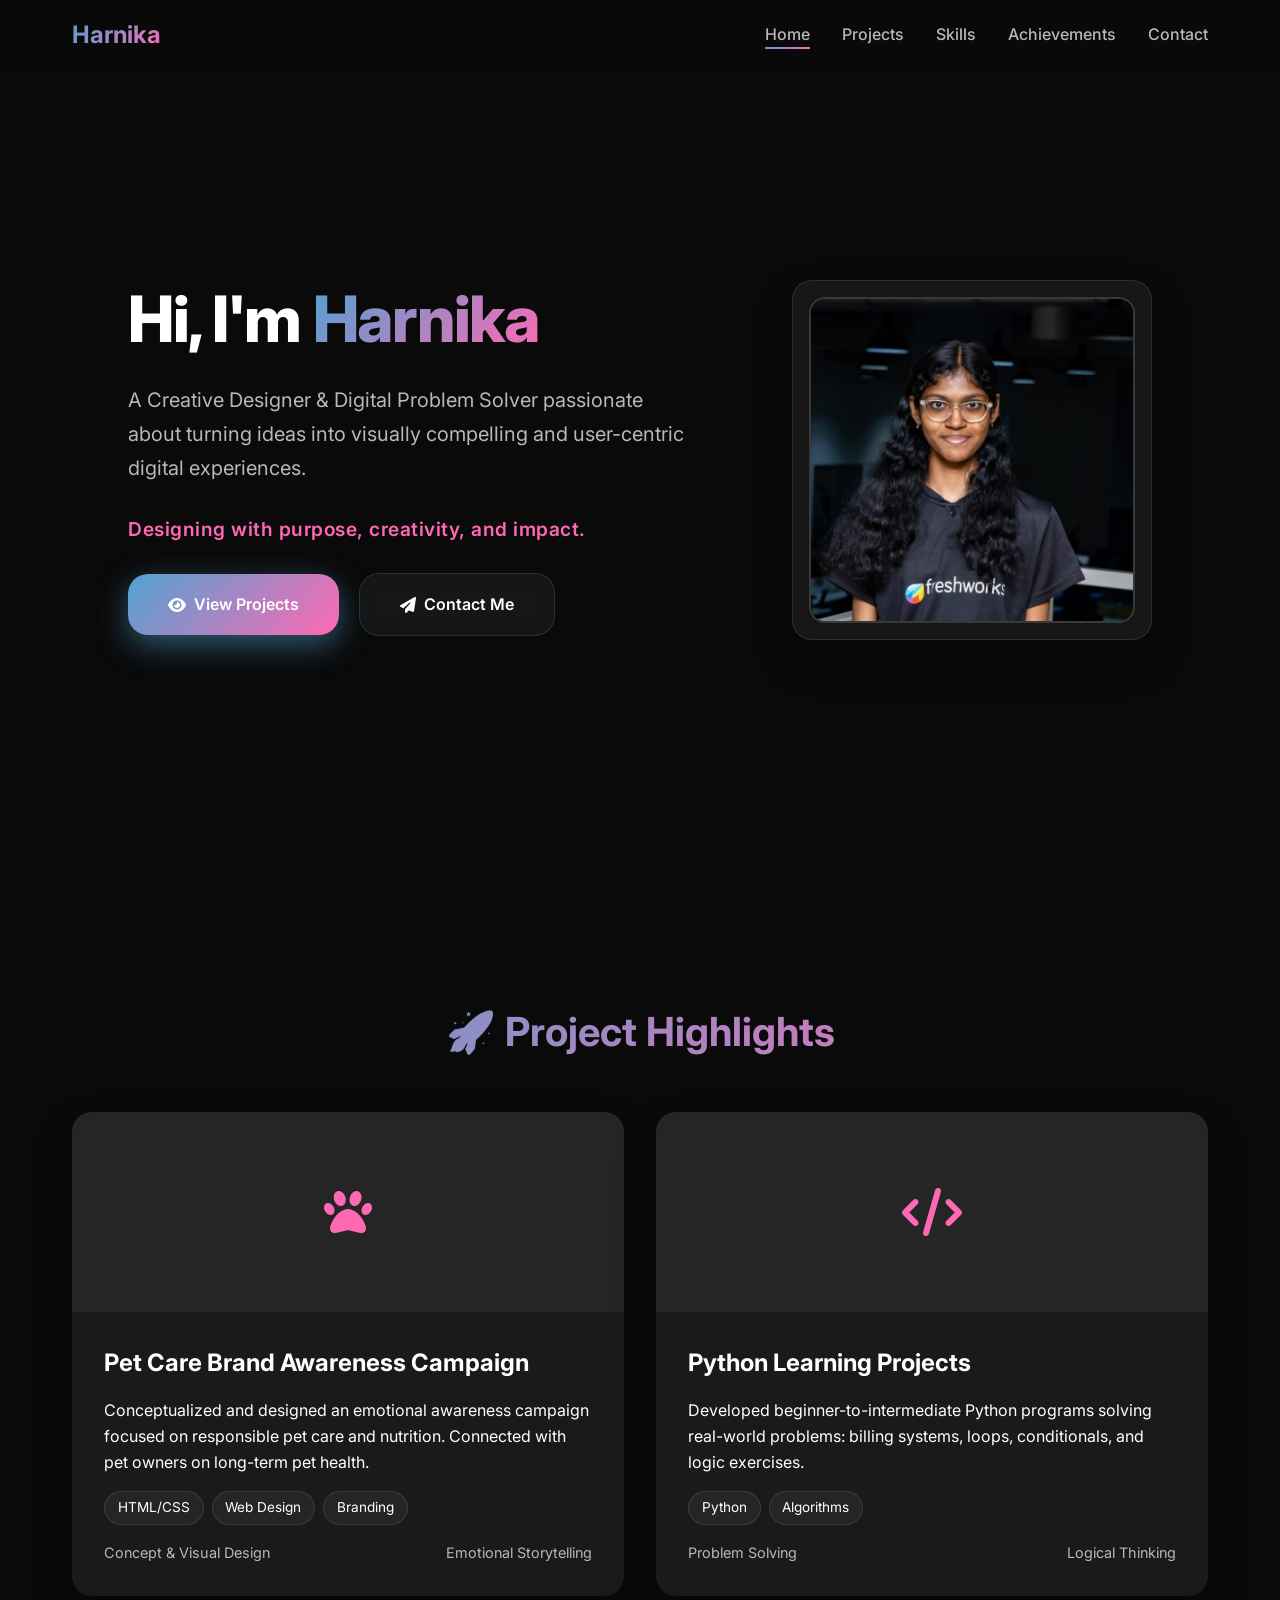
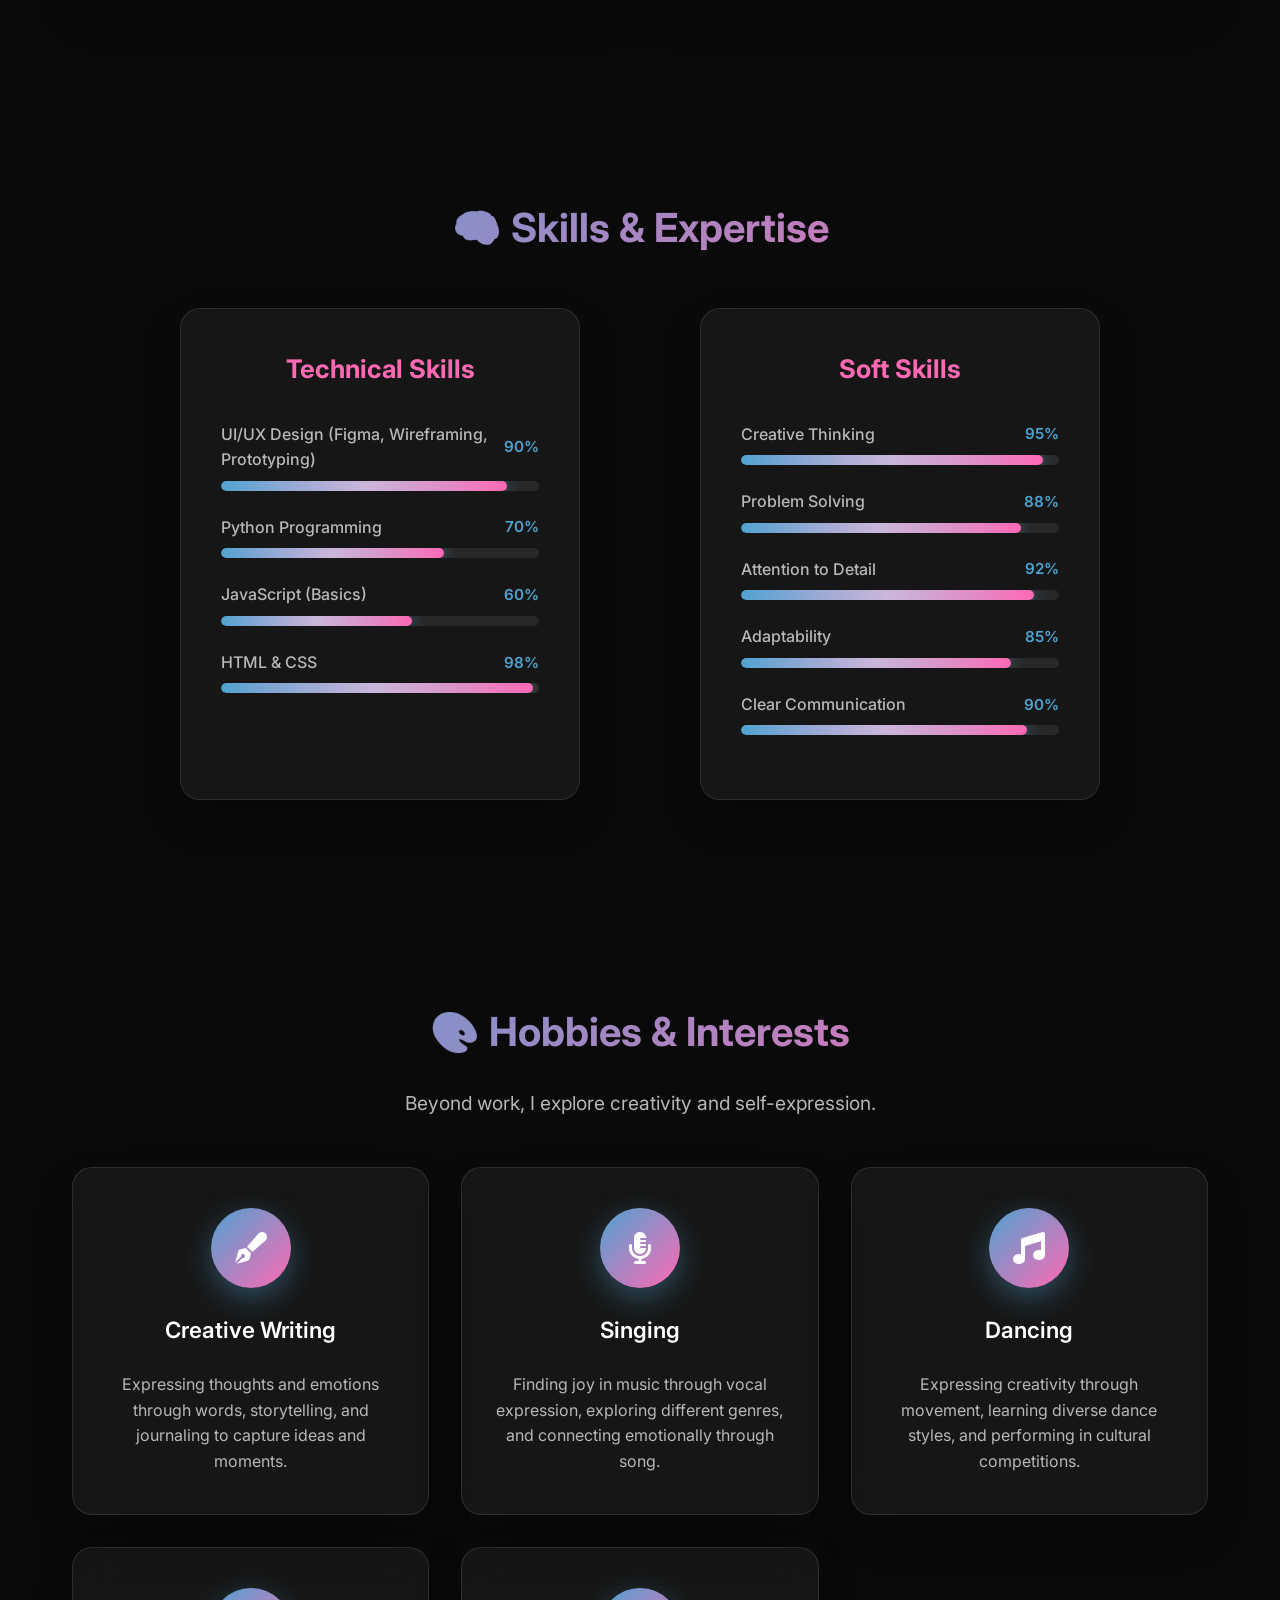
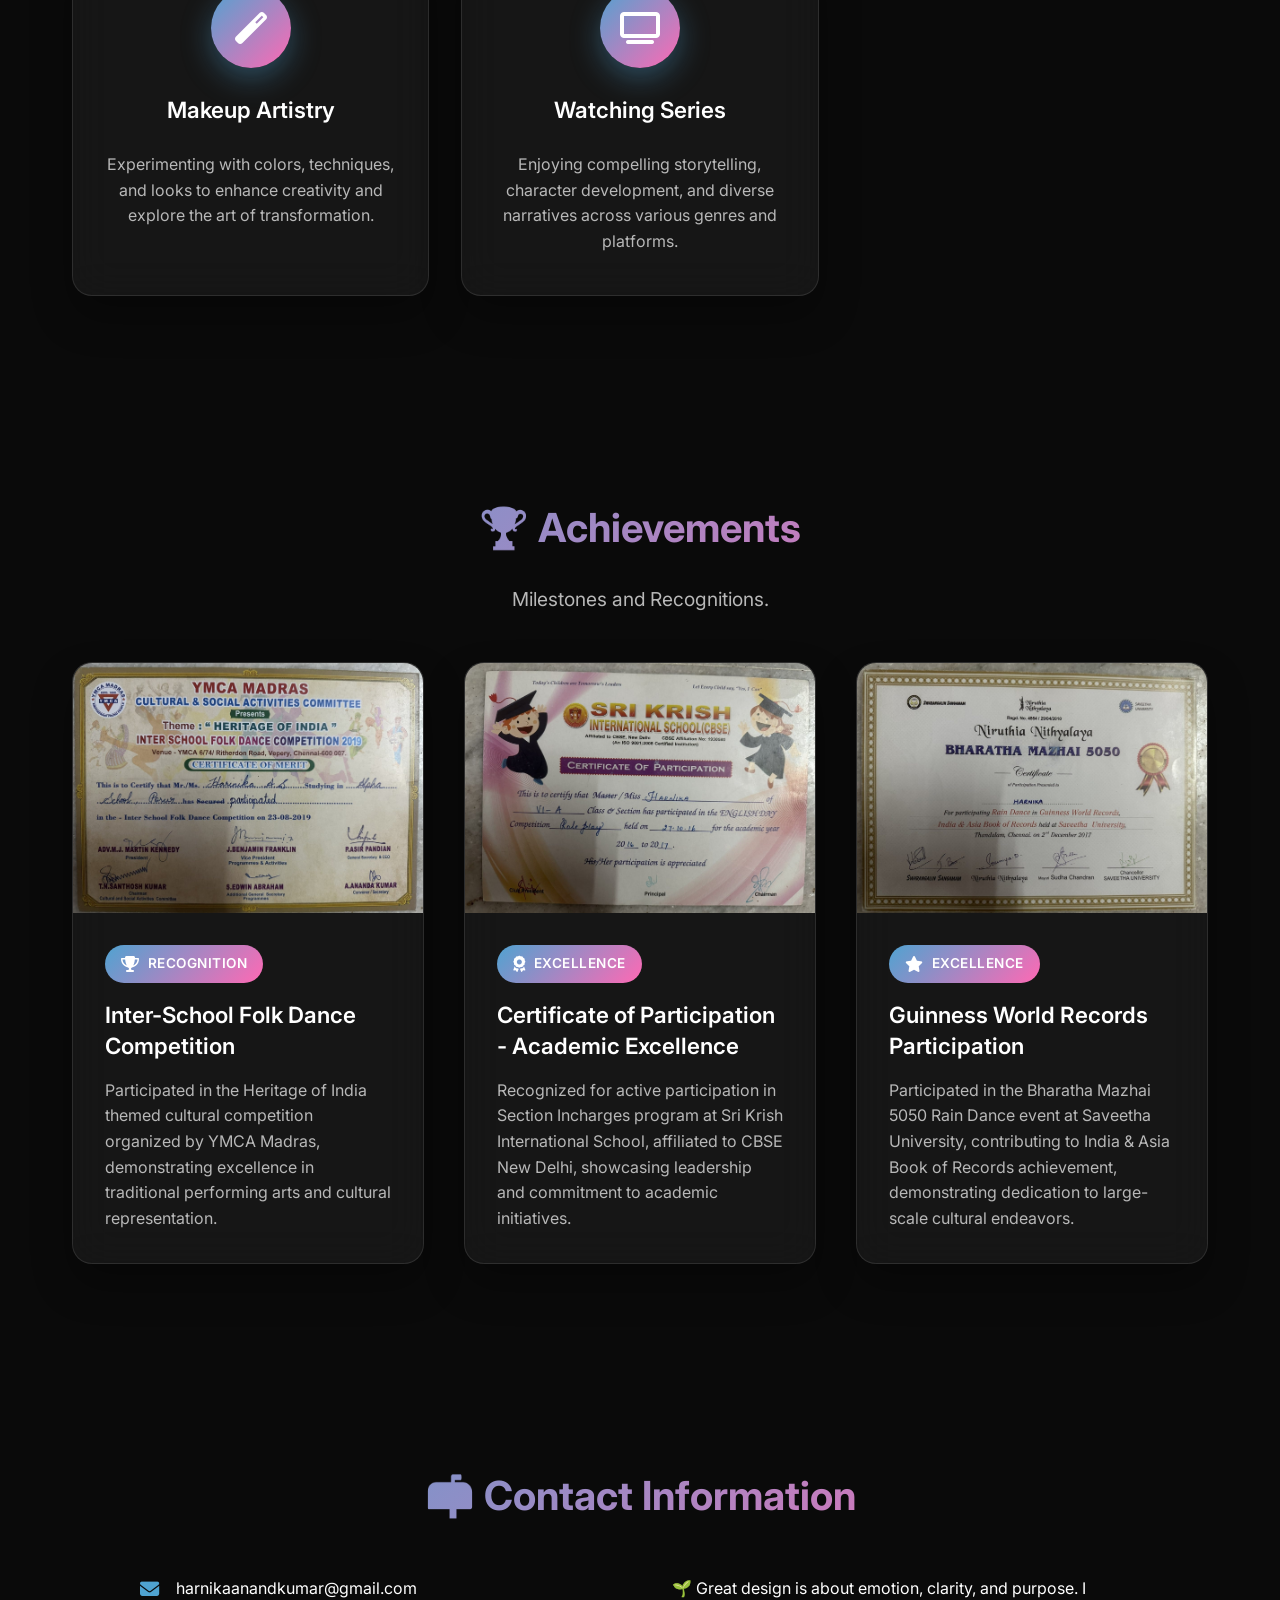
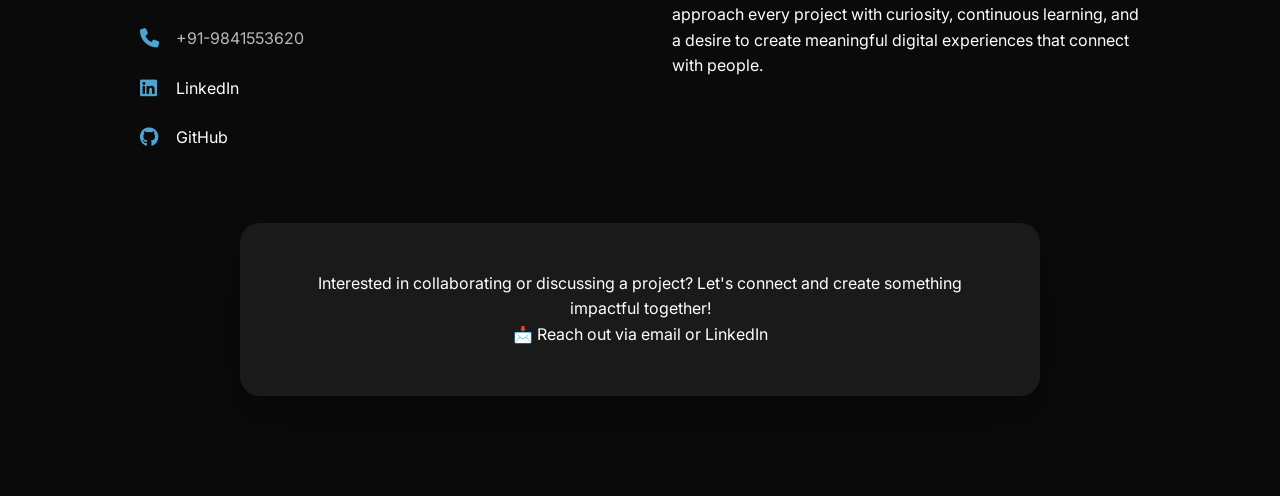
==== index.html @ 76561fc7 "Update index.html" ====
<!DOCTYPE html>
<html lang="en">
<head>
    <meta charset="UTF-8">
    <meta name="viewport" content="width=device-width, initial-scale=1.0">
    <title>Harnika - Creative Designer & Digital Problem Solver</title>
    <link rel="stylesheet" href="css/styles.css">
    <link href="https://fonts.googleapis.com/css2?family=Inter:wght@300;400;500;600;700&display=swap" rel="stylesheet">
    <link rel="stylesheet" href="https://cdnjs.cloudflare.com/ajax/libs/font-awesome/6.4.0/css/all.min.css">
</head>
<body>
    <!-- NAVBAR -->
    <nav class="navbar">
        <div class="nav-container">
            <div class="logo">Harnika</div>
           <ul class="nav-links">
    <li><a href="#hero" class="nav-link active">Home</a></li>
    <li><a href="#projects" class="nav-link">Projects</a></li>
    <li><a href="#skills" class="nav-link">Skills</a></li>
    <li><a href="#achievements" class="nav-link">Achievements</a></li>
    <li><a href="#contact" class="nav-link">Contact</a></li>
</ul>

            <div class="hamburger">
                <span></span>
                <span></span>
                <span></span>
            </div>
        </div>
    </nav>

    <!-- HERO -->
    <section id="hero" class="hero">
    <div class="hero-content">
        <h1 class="hero-title">Hi, I'm <span class="gradient-text">Harnika</span></h1>
        <p class="hero-subtitle">A Creative Designer & Digital Problem Solver passionate about turning ideas into visually compelling and user-centric digital experiences.</p>
        <p class="tagline">Designing with purpose, creativity, and impact.</p>
        <div class="hero-buttons">
            <a href="#projects" class="btn btn-primary">
                <i class="fas fa-eye"></i> View Projects
            </a>
            <a href="#contact" class="btn btn-secondary">
                <i class="fas fa-paper-plane"></i> Contact Me
            </a>
        </div>
    </div>
    <div class="hero-image">
        <div class="profile-card">
            <img src="me.jpeg" alt="Harnika - Creative Designer & Developer" class="profile-img">
        </div>
    </div>
</section>


    <!-- PROJECTS -->
    <section id="projects" class="section">
        <h2 class="section-title">🚀 Project Highlights</h2>
        <div class="projects-grid">
            <!-- Project 1 -->
            <a href="https://harnika3828.github.io/pet-licks/" class="project-link" target="_blank">
                <div class="project-card">
                    <div class="project-image-placeholder">
                        <i class="fas fa-paw"></i>
                    </div>
                    <div class="project-content">
                        <h3>Pet Care Brand Awareness Campaign</h3>
                        <p>Conceptualized and designed an emotional awareness campaign focused on responsible pet care and nutrition. Connected  with pet owners  on long-term pet health.</p>
                        <div class="project-tech">
                            <span>HTML/CSS</span>
                            <span>Web Design</span>
                            <span>Branding</span>
                        </div>
                        <div class="project-footer">
                            <span>Concept & Visual Design</span>
                            <span>Emotional Storytelling</span>
                        </div>
                    </div>
                </div>
            </a>
            <!-- Project 2 - Make clickable -->
            <a href="#" class="project-link" target="_blank">
                <div class="project-card">
                    <div class="project-image-placeholder">
                        <i class="fas fa-code"></i>
                    </div>
                    <div class="project-content">
                        <h3>Python Learning Projects</h3>
                        <p>Developed beginner-to-intermediate Python programs solving real-world problems: billing systems, loops, conditionals, and logic exercises.</p>
                        <div class="project-tech">
                            <span>Python</span>
                            <span>Algorithms</span>
                        </div>
                        <div class="project-footer">
                            <span>Problem Solving</span>
                            <span>Logical Thinking</span>
                        </div>
                    </div>
                </div>
            </a>
        </div>
    </section>

    <!-- SKILLS -->
   <section id="skills" class="section"> 
    <h2 class="section-title">🧠 Skills & Expertise</h2>
    <div class="skills-grid">
        <div class="skills-column">
            <h3>Technical Skills</h3>
            <ul>
                <li>
                    <div class="skill-item">
                        <span class="skill-name">UI/UX Design (Figma, Wireframing, Prototyping)</span>
                        <span class="skill-percent">90%</span>
                    </div>
                    <div class="skill-bar">
                        <div class="skill-progress" style="--skill-percent: 90%;"></div>
                    </div>
                </li>
                <li>
                    <div class="skill-item">
                        <span class="skill-name">Python Programming</span>
                        <span class="skill-percent">70%</span>
                    </div>
                    <div class="skill-bar">
                        <div class="skill-progress" style="--skill-percent: 70%;"></div>
                    </div>
                </li>
                <li>
                    <div class="skill-item">
                        <span class="skill-name">JavaScript (Basics)</span>
                        <span class="skill-percent">60%</span>
                    </div>
                    <div class="skill-bar">
                        <div class="skill-progress" style="--skill-percent: 60%;"></div>
                    </div>
                </li>
                <li>
                    <div class="skill-item">
                        <span class="skill-name">HTML & CSS</span>
                        <span class="skill-percent">98%</span>
                    </div>
                    <div class="skill-bar">
                        <div class="skill-progress" style="--skill-percent: 98%;"></div>
                    </div>
                </li>
            </ul>
        </div>
        <div class="skills-column">
            <h3>Soft Skills</h3>
            <ul>
                <li>
                    <div class="skill-item">
                        <span class="skill-name">Creative Thinking</span>
                        <span class="skill-percent">95%</span>
                    </div>
                    <div class="skill-bar">
                        <div class="skill-progress" style="--skill-percent: 95%;"></div>
                    </div>
                </li>
                <li>
                    <div class="skill-item">
                        <span class="skill-name">Problem Solving</span>
                        <span class="skill-percent">88%</span>
                    </div>
                    <div class="skill-bar">
                        <div class="skill-progress" style="--skill-percent: 88%;"></div>
                    </div>
                </li>
                <li>
                    <div class="skill-item">
                        <span class="skill-name">Attention to Detail</span>
                        <span class="skill-percent">92%</span>
                    </div>
                    <div class="skill-bar">
                        <div class="skill-progress" style="--skill-percent: 92%;"></div>
                    </div>
                </li>
                <li>
                    <div class="skill-item">
                        <span class="skill-name">Adaptability</span>
                        <span class="skill-percent">85%</span>
                    </div>
                    <div class="skill-bar">
                        <div class="skill-progress" style="--skill-percent: 85%;"></div>
                    </div>
                </li>
                <li>
                    <div class="skill-item">
                        <span class="skill-name">Clear Communication</span>
                        <span class="skill-percent">90%</span>
                    </div>
                    <div class="skill-bar">
                        <div class="skill-progress" style="--skill-percent: 90%;"></div>
                    </div>
                </li>
            </ul>
        </div>
    </div>
</section>
<!-- HOBBIES -->
<section id="hobbies" class="section">
    <h2 class="section-title">🎨 Hobbies & Interests</h2>
    <p class="hobbies-subtitle">Beyond work, I explore creativity and self-expression.</p>
    
    <div class="hobbies-grid">
        <!-- Hobby 1 - Writing -->
        <div class="hobby-card">
            <div class="hobby-icon">
                <i class="fas fa-pen-fancy"></i>
            </div>
            <h3>Creative Writing</h3>
            <p>Expressing thoughts and emotions through words, storytelling, and journaling to capture ideas and moments.</p>
        </div>

        <!-- Hobby 2 - Singing -->
        <div class="hobby-card">
            <div class="hobby-icon">
                <i class="fas fa-microphone-alt"></i>
            </div>
            <h3>Singing</h3>
            <p>Finding joy in music through vocal expression, exploring different genres, and connecting emotionally through song.</p>
        </div>

        <!-- Hobby 3 - Dancing -->
        <div class="hobby-card">
            <div class="hobby-icon">
                <i class="fas fa-music"></i>
            </div>
            <h3>Dancing</h3>
            <p>Expressing creativity through movement, learning diverse dance styles, and performing in cultural competitions.</p>
        </div>

        <!-- Hobby 4 - Makeup -->
        <div class="hobby-card">
            <div class="hobby-icon">
                <i class="fas fa-magic"></i>
            </div>
            <h3>Makeup Artistry</h3>
            <p>Experimenting with colors, techniques, and looks to enhance creativity and explore the art of transformation.</p>
        </div>

        <!-- Hobby 5 - Series -->
        <div class="hobby-card">
            <div class="hobby-icon">
                <i class="fas fa-tv"></i>
            </div>
            <h3>Watching Series</h3>
            <p>Enjoying compelling storytelling, character development, and diverse narratives across various genres and platforms.</p>
        </div>
    </div>
</section>

    


    <!-- EXPERIENCE -->
   
                    <!-- ACHIEVEMENTS -->
<section id="achievements" class="section">
    <h2 class="section-title">🏆 Achievements</h2>
    <p class="achievements-subtitle">Milestones and Recognitions.</p>
    
    <div class="achievements-grid">
        <!-- Achievement 1 - Folk Dance -->
        <div class="achievement-card">
            <div class="achievement-image">
                <img src="folk.jpeg" alt="YMCA Folk Dance Competition Certificate">
            </div>
            <div class="achievement-content">
                <div class="achievement-badge">
                    <i class="fas fa-trophy"></i>
                    <span>RECOGNITION</span>
                </div>
                <h3>Inter-School Folk Dance Competition</h3>
                <p>Participated in the Heritage of India themed cultural competition organized by YMCA Madras, demonstrating excellence in traditional performing arts and cultural representation.</p>
            </div>
        </div>

        <!-- Achievement 2 - Sri Krish School -->
        <div class="achievement-card">
            <div class="achievement-image">
                <img src="role.jpeg" alt="Sri Krish International School Certificate">
            </div>
            <div class="achievement-content">
                <div class="achievement-badge">
                    <i class="fas fa-award"></i>
                    <span>EXCELLENCE</span>
                </div>
                <h3>Certificate of Participation - Academic Excellence</h3>
                <p>Recognized for active participation in Section Incharges program at Sri Krish International School, affiliated to CBSE New Delhi, showcasing leadership and commitment to academic initiatives.</p>
            </div>
        </div>

        <!-- Achievement 3 - Guinness World Record -->
        <div class="achievement-card">
            <div class="achievement-image">
                <img src="world.jpeg" alt="Guinness World Record Certificate">
            </div>
            <div class="achievement-content">
                <div class="achievement-badge">
                    <i class="fas fa-star"></i>
                    <span>EXCELLENCE</span>
                </div>
                <h3>Guinness World Records Participation</h3>
                <p>Participated in the Bharatha Mazhai 5050 Rain Dance event at Saveetha University, contributing to India & Asia Book of Records achievement, demonstrating dedication to large-scale cultural endeavors.</p>
            </div>
        </div>
    </div>
</section>




    <!-- CONTACT -->
    <section id="contact" class="section">
        <h2 class="section-title">📬 Contact Information</h2>
        <div class="contact-content">
            <div class="contact-info">
                <div class="contact-item">
                    <i class="fas fa-envelope"></i>
                    <a href="mailto:harnikaanandkumar@gmail.com">harnikaanandkumar@gmail.com</a>
                </div>
                <div class="contact-item">
                    <i class="fas fa-phone"></i>
                    <span>+91-9841553620</span>
                </div>
                <div class="contact-item">
                    <i class="fab fa-linkedin"></i>
                    <a href="https://www.linkedin.com/in/harnika-anandkumar" target="_blank">LinkedIn</a>
                </div>
                <div class="contact-item">
                    <i class="fab fa-github"></i>
                    <a href="https://github.com/harnika3828" target="_blank">GitHub</a>
                </div>
            </div>
            <div class="personal-statement">
                <p>🌱 Great design is about emotion, clarity, and purpose. I approach every project with curiosity, continuous learning, and a desire to create meaningful digital experiences that connect with people.</p>
            </div>
        </div>
        <div class="cta">
            <p>Interested in collaborating or discussing a project? Let's connect and create something impactful together!</p>
            <p>📩 Reach out via email or LinkedIn</p>
        </div>
    </section>

    <script src="js/script.js"></script>
</body>
</html>
---- css/styles.css ----
:root {
    --bg-primary: #0a0a0a;
    --bg-secondary: #1a1a1a;
    --bg-tertiary: #252525;
    --text-primary: #ffffff;
    --text-secondary: #b8b8b8;
    --accent-primary: linear-gradient(135deg, #4FA3D1 0%, #FF69B4 100%);
    --accent-secondary: #FF69B4;
    --accent-blue: #4FA3D1;
    --glass-bg: rgba(255, 255, 255, 0.05);
    --glass-border: rgba(255, 255, 255, 0.1);
    --shadow: 0 20px 40px rgba(0, 0, 0, 0.3);
    --shadow-hover: 0 30px 60px rgba(0, 0, 0, 0.4);
    --radius: 20px;
    --transition: all 0.4s cubic-bezier(0.175, 0.885, 0.32, 1.275);
}

* {
    margin: 0;
    padding: 0;
    box-sizing: border-box;
}

body {
    font-family: 'Inter', sans-serif;
    background: var(--bg-primary);
    color: var(--text-primary);
    line-height: 1.6;
    overflow-x: hidden;
}

/* NAVBAR */
.navbar {
    position: fixed;
    top: 0;
    width: 100%;
    background: rgba(10, 10, 10, 0.95);
    backdrop-filter: blur(20px);
    z-index: 1000;
    padding: 1rem 0;
}

.nav-container {
    max-width: 1200px;
    margin: 0 auto;
    padding: 0 2rem;
    display: flex;
    justify-content: space-between;
    align-items: center;
}

.logo {
    font-size: 1.5rem;
    font-weight: 700;
    background: var(--accent-primary);
    -webkit-background-clip: text;
    -webkit-text-fill-color: transparent;
    background-clip: text;
}

.nav-links {
    display: flex;
    list-style: none;
    gap: 2rem;
}

.nav-link {
    color: var(--text-secondary);
    text-decoration: none;
    font-weight: 500;
    position: relative;
    transition: var(--transition);
}

.nav-link::after {
    content: '';
    position: absolute;
    bottom: -5px;
    left: 0;
    width: 0;
    height: 2px;
    background: var(--accent-primary);
    transition: var(--transition);
}

.nav-link:hover::after,
.nav-link.active::after {
    width: 100%;
}

.nav-link:hover {
    color: var(--text-primary);
}

.hamburger {
    display: none;
    flex-direction: column;
    cursor: pointer;
    gap: 4px;
}

.hamburger span {
    width: 25px;
    height: 3px;
    background: var(--text-primary);
    transition: var(--transition);
}

/* SECTIONS */
.section {
    padding: 100px 2rem;
    max-width: 1200px;
    margin: 0 auto;
}

.section-title {
    font-size: clamp(2rem, 5vw, 2.5rem);
    text-align: center;
    margin-bottom: 3rem;
    background: var(--accent-primary);
    -webkit-background-clip: text;
    -webkit-text-fill-color: transparent;
    background-clip: text;
}

/* HERO */
.hero {
    min-height: 100vh;
    max-width: 1400px;
    margin: 0 auto;
    display: flex;
    align-items: center;
    justify-content: center;
    gap: clamp(2rem, 5vw, 6rem);
    padding: 120px 2rem 100px;
    position: relative;
}

.hero-content {
    flex: 1;
    max-width: 600px;
    display: flex;
    flex-direction: column;
    justify-content: center;
    gap: clamp(1rem, 2.5vw, 1.8rem);
    padding-right: clamp(1rem, 3vw, 3rem);
}

.hero-image {
    flex-shrink: 0;
    display: flex;
    justify-content: center;
    align-items: center;
}

.hero-title {
    font-size: clamp(2.5rem, 5vw, 4.5rem);
    font-weight: 800;
    line-height: 1.1;
    letter-spacing: -0.02em;
}

.gradient-text {
    background: var(--accent-primary);
    -webkit-background-clip: text;
    -webkit-text-fill-color: transparent;
    background-clip: text;
}

.hero-subtitle {
    font-size: 1.25rem;
    color: var(--text-secondary);
    line-height: 1.7;
    font-weight: 400;
}

.tagline {
    font-size: 1.2rem;
    font-weight: 600;
    color: var(--accent-secondary);
    letter-spacing: 0.5px;
}

.hero-buttons {
    display: flex;
    gap: 1.25rem;
    flex-wrap: wrap;
    align-items: center;
}

.btn {
    padding: 1.1rem 2.5rem;
    border-radius: var(--radius);
    text-decoration: none;
    font-weight: 600;
    transition: var(--transition);
    display: inline-flex;
    align-items: center;
    gap: 0.5rem;
}

.btn-primary {
    background: var(--accent-primary);
    color: white;
    box-shadow: 0 10px 30px rgba(79, 163, 209, 0.5);
}

.btn-primary:hover {
    transform: translateY(-3px);
    box-shadow: 0 15px 40px rgba(79, 163, 209, 0.7);
}

.btn-secondary {
    background: var(--glass-bg);
    border: 1px solid var(--glass-border);
    color: var(--text-primary);
    backdrop-filter: blur(10px);
}

.btn-secondary:hover {
    background: rgba(255,255,255,0.1);
    transform: translateY(-2px);
}

.profile-card {
    width: clamp(280px, 30vw, 360px);
    height: clamp(280px, 30vw, 360px);
    background: var(--glass-bg);
    border: 1px solid var(--glass-border);
    border-radius: var(--radius);
    padding: 1rem;
    display: flex;
    align-items: center;
    justify-content: center;
    box-shadow: var(--shadow);
    transition: var(--transition);
    animation: float 6s ease-in-out infinite;
    position: relative;
}

.profile-img {
    width: 100%;
    height: 100%;
    object-fit: cover;
    border-radius: 16px;
    border: 2px solid rgba(255,255,255,0.15);
}

.profile-card:hover {
    transform: scale(1.05) translateY(-10px);
    box-shadow: var(--shadow-hover);
}

@keyframes float {
    0%, 100% { transform: translateY(0); }
    50% { transform: translateY(-20px); }
}

/* PROJECTS */
.projects-grid {
    display: grid;
    grid-template-columns: repeat(auto-fit, minmax(350px, 1fr));
    gap: 2rem;
}

.project-link {
    text-decoration: none;
    color: inherit;
    display: block;
}

.project-card {
    background: var(--bg-secondary);
    border-radius: var(--radius);
    overflow: hidden;
    box-shadow: var(--shadow);
    transition: var(--transition);
    cursor: pointer;
}

.project-link:hover .project-card {
    transform: translateY(-10px);
    box-shadow: var(--shadow-hover);
}

.project-image-placeholder {
    height: 200px;
    background: var(--bg-tertiary);
    display: flex;
    align-items: center;
    justify-content: center;
    font-size: 3rem;
    color: var(--accent-secondary);
}

.project-content {
    padding: 2rem;
}

.project-content h3 {
    font-size: 1.5rem;
    margin-bottom: 1rem;
}

.project-tech {
    display: flex;
    flex-wrap: wrap;
    gap: 0.5rem;
    margin: 1rem 0;
}

.project-tech span {
    background: var(--glass-bg);
    padding: 0.3rem 0.8rem;
    border-radius: 20px;
    font-size: 0.85rem;
    border: 1px solid var(--glass-border);
}

.project-footer {
    display: flex;
    justify-content: space-between;
    font-size: 0.9rem;
    color: var(--text-secondary);
}

/* SKILLS */
.skills-grid {
    display: grid;
    grid-template-columns: repeat(auto-fit, minmax(320px, 1fr));
    gap: 2.5rem;
    max-width: 1000px;
    margin: 3rem auto 0;
    justify-items: center;
}

.skills-column {
    background: var(--glass-bg);
    backdrop-filter: blur(20px);
    border: 1px solid var(--glass-border);
    border-radius: var(--radius);
    padding: 2.5rem;
    width: 100%;
    max-width: 400px;
    box-shadow: var(--shadow);
    transition: var(--transition);
    text-align: center;
}

.skills-column:hover {
    transform: translateY(-8px);
    box-shadow: var(--shadow-hover);
}

.skills-column h3 {
    color: var(--accent-secondary);
    font-size: 1.6rem;
    margin-bottom: 2rem;
    font-weight: 700;
}

.skills-column ul {
    list-style: none;
    padding: 0;
    text-align: left;
}

.skills-column li {
    position: relative;
    padding: 0;
    margin-bottom: 1.5rem;
    background: transparent;
    border-radius: 0;
    border-left: none;
}

.skills-column li::before {
    display: none;
}

.skill-item {
    display: flex;
    justify-content: space-between;
    align-items: center;
    margin-bottom: 0.5rem;
}

.skill-name {
    font-size: 1rem;
    font-weight: 500;
    color: var(--text-secondary);
}

.skill-percent {
    font-size: 0.95rem;
    font-weight: 600;
    color: var(--accent-blue);
}

.skill-bar {
    width: 100%;
    height: 10px;
    background: rgba(255, 255, 255, 0.08);
    border-radius: 10px;
    overflow: hidden;
    position: relative;
}

.skill-progress {
    height: 100%;
    width: var(--skill-percent);
    background: linear-gradient(90deg, #4FA3D1 0%, #FF69B4 100%);
    border-radius: 10px;
    position: relative;
    animation: fillBar 1.5s ease-out forwards;
    box-shadow: 0 0 15px rgba(79, 163, 209, 0.7);
}

.skill-progress::after {
    content: '';
    position: absolute;
    top: 0;
    left: 0;
    bottom: 0;
    right: 0;
    background: linear-gradient(90deg, transparent, rgba(255,255,255,0.4), transparent);
    animation: shimmer 2s infinite;
}

@keyframes fillBar {
    from { width: 0%; opacity: 0; }
    to { width: var(--skill-percent); opacity: 1; }
}

@keyframes shimmer {
    0% { transform: translateX(-100%); }
    100% { transform: translateX(100%); }
}

.skills-column li:hover .skill-name {
    color: var(--text-primary);
}

.skills-column li:hover .skill-progress {
    box-shadow: 0 0 25px rgba(79, 163, 209, 1), 0 0 35px rgba(255, 105, 180, 0.8);
}

/* EXPERIENCE */
.experience-grid {
    display: grid;
    grid-template-columns: repeat(auto-fit, minmax(320px, 1fr));
    gap: 2.5rem;
    max-width: 1000px;
    margin: 3rem auto 0;
    justify-items: center;
}

.exp-card {
    background: var(--glass-bg);
    backdrop-filter: blur(20px);
    border: 1px solid var(--glass-border);
    border-radius: var(--radius);
    padding: 2.5rem;
    box-shadow: var(--shadow);
    transition: var(--transition);
    cursor: pointer;
    width: 100%;
    max-width: 400px;
}

.exp-card:hover {
    transform: translateY(-10px);
    box-shadow: var(--shadow-hover);
}

.exp-header {
    display: flex;
    align-items: center;
    gap: 1rem;
    margin-bottom: 1.5rem;
}

.exp-icon {
    font-size: 2.5rem;
    color: var(--accent-secondary);
    background: rgba(255, 105, 180, 0.2);
    padding: 1rem;
    border-radius: 50%;
}

.exp-list {
    list-style: none;
    padding: 0;
    color: var(--text-secondary);
}

.exp-list li {
    padding: 0.75rem 0;
    padding-left: 2rem;
    position: relative;
    font-size: 1.05rem;
}

.exp-list li::before {
    content: '▹';
    position: absolute;
    left: 0;
    color: var(--accent-blue);
}

/* ACHIEVEMENTS */
.achievements-grid {
    display: grid;
    grid-template-columns: repeat(auto-fit, minmax(320px, 1fr));
    gap: 2.5rem;
    max-width: 1200px;
    margin: 3rem auto 0;
    justify-items: center;
}

.achievements-subtitle {
    text-align: center;
    color: var(--text-secondary);
    font-size: 1.2rem;
    margin-top: -1.5rem;
    margin-bottom: 3rem;
    font-weight: 400;
}

.achievement-card {
    background: var(--glass-bg);
    backdrop-filter: blur(20px);
    border: 1px solid var(--glass-border);
    border-radius: var(--radius);
    overflow: hidden;
    box-shadow: var(--shadow);
    transition: var(--transition);
    cursor: pointer;
    width: 100%;
    max-width: 400px;
}

.achievement-card:hover {
    transform: translateY(-10px);
    box-shadow: var(--shadow-hover);
}

.achievement-image {
    width: 100%;
    height: 250px;
    overflow: hidden;
    position: relative;
}

.achievement-image img {
    width: 100%;
    height: 100%;
    object-fit: cover;
    transition: transform 0.5s ease;
}

.achievement-card:hover .achievement-image img {
    transform: scale(1.1);
}

.achievement-content {
    padding: 2rem;
}

.achievement-badge {
    display: inline-flex;
    align-items: center;
    gap: 0.5rem;
    background: linear-gradient(135deg, #4FA3D1 0%, #FF69B4 100%);
    padding: 0.5rem 1rem;
    border-radius: 20px;
    font-size: 0.85rem;
    font-weight: 600;
    color: white;
    margin-bottom: 1rem;
    text-transform: uppercase;
    letter-spacing: 0.5px;
}

.achievement-badge i {
    font-size: 1rem;
}

.achievement-content h3 {
    font-size: 1.4rem;
    color: #ffffff;
    margin-bottom: 1rem;
    line-height: 1.4;
    font-weight: 600;
}

.achievement-content p {
    color: #b8b8b8;
    font-size: 1rem;
    line-height: 1.6;
}

/* HOBBIES */
/* HOBBIES */
.hobbies-subtitle {
    text-align: center;
    color: var(--text-secondary);
    font-size: 1.2rem;
    margin-top: -1.5rem;
    margin-bottom: 3rem;
    font-weight: 400;
}

.hobbies-grid {
    display: grid;
    grid-template-columns: repeat(auto-fit, minmax(280px, 1fr));
    gap: 2rem;
    max-width: 1200px;
    margin: 0 auto;
}

.hobby-card {
    background: var(--glass-bg);
    backdrop-filter: blur(20px);
    border: 1px solid var(--glass-border);
    border-radius: var(--radius);
    padding: 2.5rem 2rem;
    box-shadow: var(--shadow);
    transition: var(--transition);
    cursor: pointer;
    text-align: center;
    display: flex;
    flex-direction: column;
    align-items: center;
    gap: 1rem;
}

.hobby-card:hover {
    transform: translateY(-10px);
    box-shadow: var(--shadow-hover);
    border-color: rgba(79, 163, 209, 0.3);
}

.hobby-icon {
    width: 80px;
    height: 80px;
    background: linear-gradient(135deg, #4FA3D1 0%, #FF69B4 100%);
    border-radius: 50%;
    display: flex;
    align-items: center;
    justify-content: center;
    margin-bottom: 0.5rem;
    box-shadow: 0 10px 30px rgba(79, 163, 209, 0.4);
    transition: var(--transition);
}

.hobby-card:hover .hobby-icon {
    transform: scale(1.1) rotate(5deg);
    box-shadow: 0 15px 40px rgba(79, 163, 209, 0.6);
}

.hobby-icon i {
    font-size: 2rem;
    color: white;
}

.hobby-card h3 {
    font-size: 1.4rem;
    color: var(--text-primary);
    margin-bottom: 0.5rem;
    font-weight: 600;
}

.hobby-card p {
    color: var(--text-secondary);
    font-size: 1rem;
    line-height: 1.6;
    text-align: center;
}

/* Responsive for Hobbies */
@media (max-width: 768px) {
    .hobbies-grid {
        grid-template-columns: repeat(auto-fit, minmax(250px, 1fr));
        gap: 1.5rem;
    }
}

@media (max-width: 480px) {
    .hobbies-grid {
        grid-template-columns: 1fr;
    }
    
    .hobby-card {
        padding: 2rem 1.5rem;
    }
}

/* CONTACT */
.contact-content {
    display: grid;
    grid-template-columns: 1fr 1fr;
    gap: 4rem;
    margin-bottom: 3rem;
    max-width: 1000px;
    margin: 0 auto 3rem;
}

.contact-item {
    display: flex;
    align-items: center;
    gap: 1rem;
    margin-bottom: 1.5rem;
    color: var(--text-secondary);
}

.contact-item i {
    font-size: 1.2rem;
    color: var(--accent-blue);
    width: 20px;
}

.contact-item a {
    color: var(--text-primary);
    text-decoration: none;
    transition: color 0.3s ease;
}

.contact-item a:hover {
    color: var(--accent-secondary);
}

.cta {
    text-align: center;
    background: var(--bg-secondary);
    padding: 3rem;
    border-radius: var(--radius);
    box-shadow: var(--shadow);
    max-width: 800px;
    margin: 0 auto;
}

/* RESPONSIVE */
@media (max-width: 768px) {
    .hamburger { display: flex; }
    
    .nav-links {
        position: fixed;
        left: -100%;
        top: 70px;
        flex-direction: column;
        background: rgba(10,10,10,0.98);
        width: 100%;
        text-align: center;
        transition: left 0.3s ease;
        padding: 2rem 0;
        gap: 1.5rem;
    }
    
    .nav-links.active { left: 0; }
    
    .hero {
        flex-direction: column;
        text-align: center;
        gap: clamp(2rem, 8vw, 4rem);
        padding: 100px 1rem 80px;
    }
    
    .hero-content {
        order: 2;
        padding-right: 0;
        max-width: 100%;
    }
    
    .hero-image {
        order: 1;
        width: 100%;
    }
    
    .hero-buttons {
        flex-direction: column;
        align-self: stretch;
    }
    
    .btn {
        justify-content: center;
        padding: 1.2rem 2rem;
    }
    
    .section { padding: 60px 1rem; }
    
    .contact-content { grid-template-columns: 1fr; gap: 2rem; }
    
    .skills-grid, .experience-grid, .achievements-grid, .hobbies-grid { 
        grid-template-columns: 1fr; 
    }
    
    .skills-column, .exp-card, .achievement-card { 
        max-width: none; 
    }
    
    .achievement-image {
        height: 200px;
    }
    
    .hobbies-grid {
        grid-template-columns: repeat(auto-fit, minmax(250px, 1fr));
        gap: 1.5rem;
    }
}

@media (max-width: 480px) {
    .hero-title { font-size: clamp(2rem, 10vw, 3rem) !important; }
    .hero-subtitle { font-size: clamp(1.1rem, 4vw, 1.25rem); }
    .profile-card { width: 280px; height: 280px; }
    .projects-grid { grid-template-columns: 1fr; gap: 1.5rem; }
    
    .hobbies-grid {
        grid-template-columns: 1fr;
    }
    
    .hobby-card {
        padding: 2rem 1.5rem;
    }
}
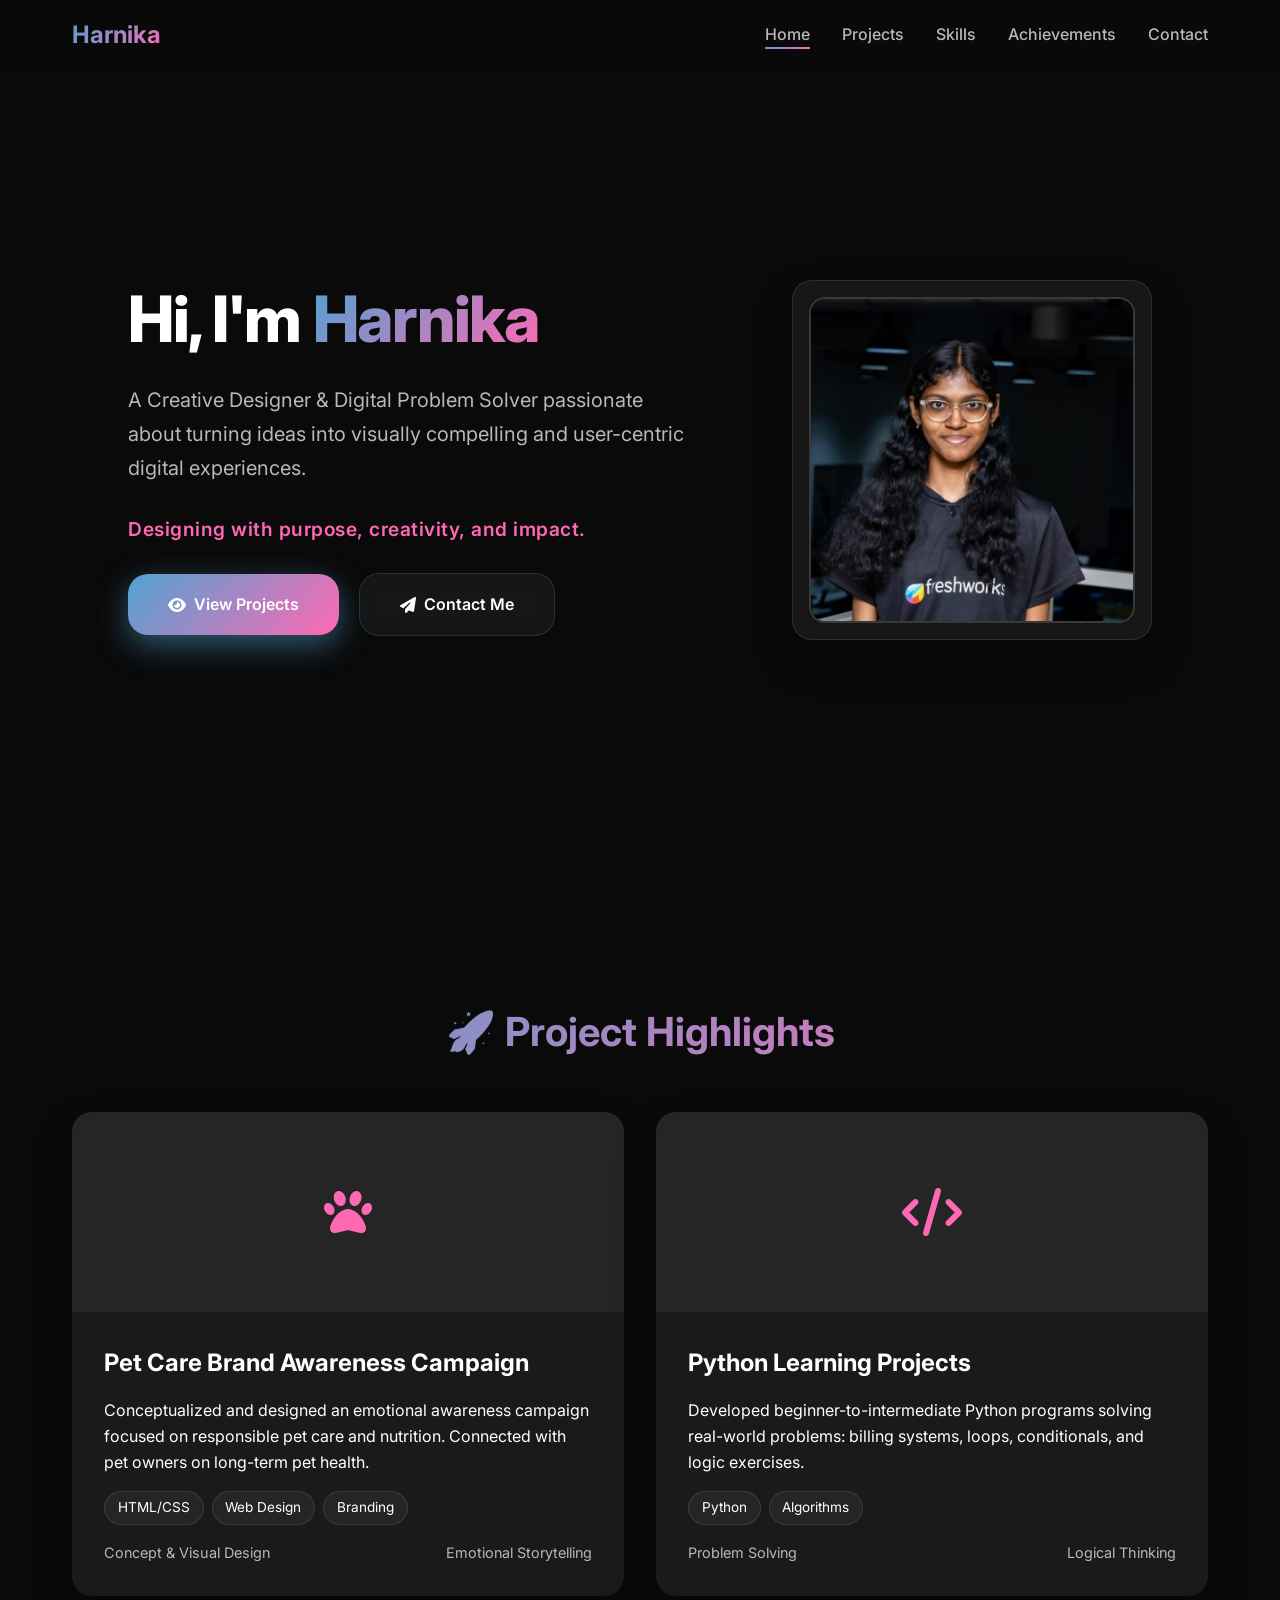
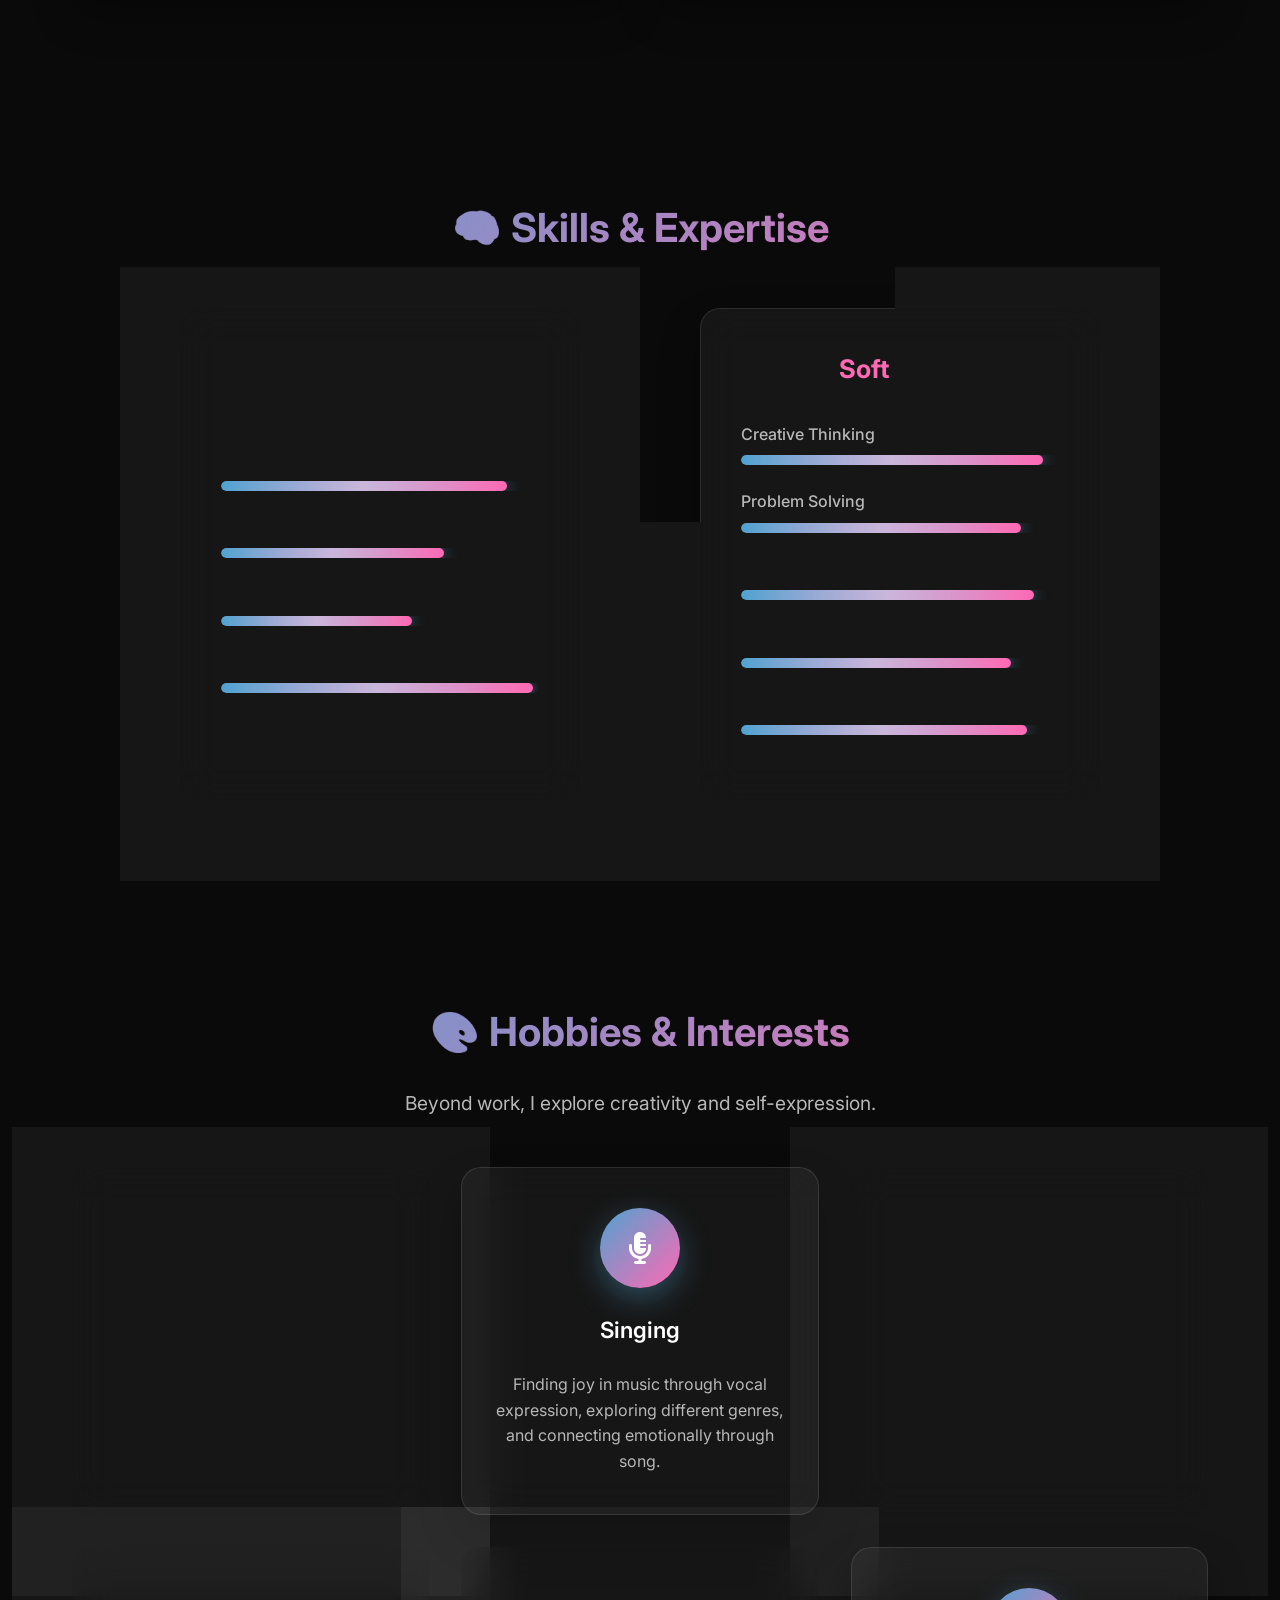
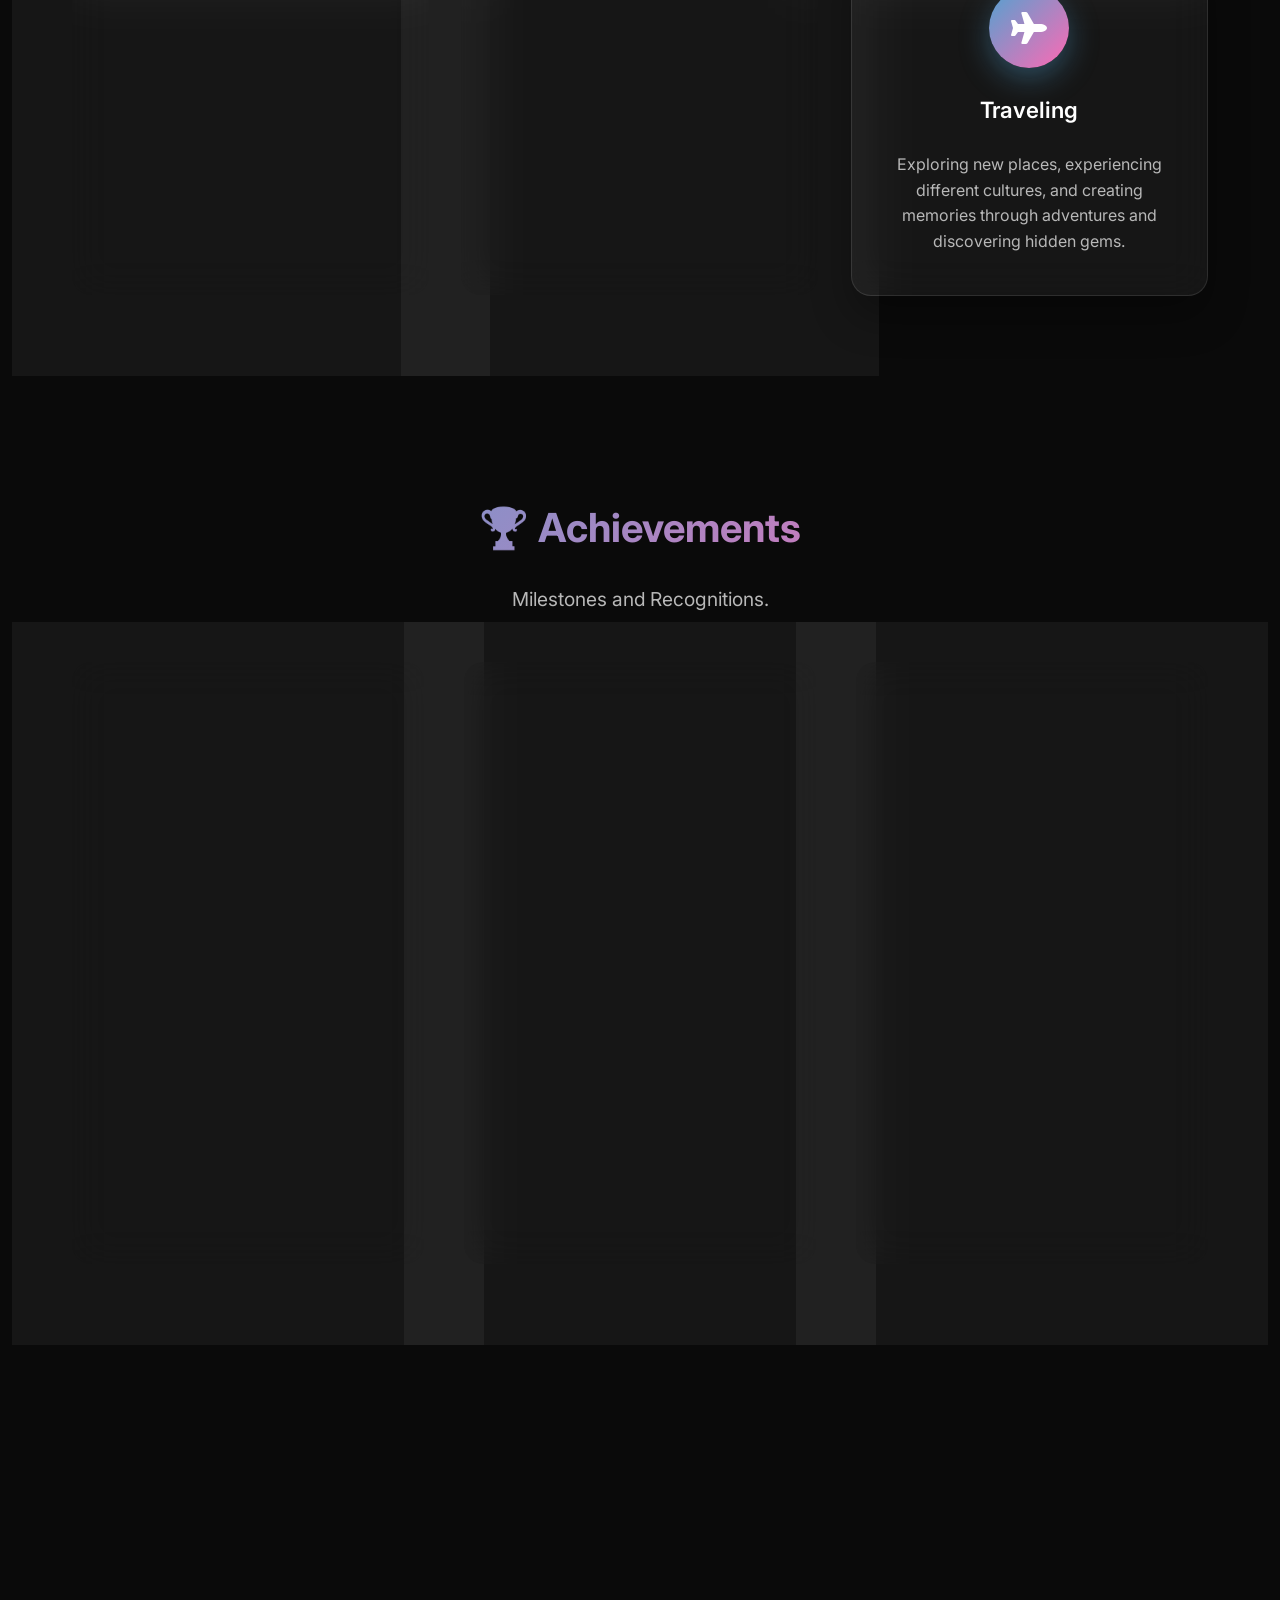
==== commit 43101ea7: "Update index.html" ====
--- a/index.html
+++ b/index.html
@@ -198,6 +198,7 @@
     </div>
 </section>
 <!-- HOBBIES -->
+<!-- HOBBIES -->
 <section id="hobbies" class="section">
     <h2 class="section-title">🎨 Hobbies & Interests</h2>
     <p class="hobbies-subtitle">Beyond work, I explore creativity and self-expression.</p>
@@ -246,6 +247,15 @@
             </div>
             <h3>Watching Series</h3>
             <p>Enjoying compelling storytelling, character development, and diverse narratives across various genres and platforms.</p>
+        </div>
+
+        <!-- Hobby 6 - Traveling -->
+        <div class="hobby-card">
+            <div class="hobby-icon">
+                <i class="fas fa-plane"></i>
+            </div>
+            <h3>Traveling</h3>
+            <p>Exploring new places, experiencing different cultures, and creating memories through adventures and discovering hidden gems.</p>
         </div>
     </div>
 </section>
--- a/css/styles.css
+++ b/css/styles.css
@@ -445,67 +445,81 @@
     box-shadow: 0 0 25px rgba(79, 163, 209, 1), 0 0 35px rgba(255, 105, 180, 0.8);
 }
 
-/* EXPERIENCE */
-.experience-grid {
+/* HOBBIES */
+.hobbies-subtitle {
+    text-align: center;
+    color: var(--text-secondary);
+    font-size: 1.2rem;
+    margin-top: -1.5rem;
+    margin-bottom: 3rem;
+    font-weight: 400;
+}
+
+.hobbies-grid {
     display: grid;
-    grid-template-columns: repeat(auto-fit, minmax(320px, 1fr));
-    gap: 2.5rem;
-    max-width: 1000px;
-    margin: 3rem auto 0;
-    justify-items: center;
-}
-
-.exp-card {
+    grid-template-columns: repeat(auto-fit, minmax(280px, 1fr));
+    gap: 2rem;
+    max-width: 1200px;
+    margin: 0 auto;
+}
+
+.hobby-card {
     background: var(--glass-bg);
     backdrop-filter: blur(20px);
     border: 1px solid var(--glass-border);
     border-radius: var(--radius);
-    padding: 2.5rem;
+    padding: 2.5rem 2rem;
     box-shadow: var(--shadow);
     transition: var(--transition);
     cursor: pointer;
-    width: 100%;
-    max-width: 400px;
-}
-
-.exp-card:hover {
+    text-align: center;
+    display: flex;
+    flex-direction: column;
+    align-items: center;
+    gap: 1rem;
+}
+
+.hobby-card:hover {
     transform: translateY(-10px);
     box-shadow: var(--shadow-hover);
-}
-
-.exp-header {
-    display: flex;
-    align-items: center;
-    gap: 1rem;
-    margin-bottom: 1.5rem;
-}
-
-.exp-icon {
-    font-size: 2.5rem;
-    color: var(--accent-secondary);
-    background: rgba(255, 105, 180, 0.2);
-    padding: 1rem;
+    border-color: rgba(79, 163, 209, 0.3);
+}
+
+.hobby-icon {
+    width: 80px;
+    height: 80px;
+    background: linear-gradient(135deg, #4FA3D1 0%, #FF69B4 100%);
     border-radius: 50%;
-}
-
-.exp-list {
-    list-style: none;
-    padding: 0;
+    display: flex;
+    align-items: center;
+    justify-content: center;
+    margin-bottom: 0.5rem;
+    box-shadow: 0 10px 30px rgba(79, 163, 209, 0.4);
+    transition: var(--transition);
+}
+
+.hobby-card:hover .hobby-icon {
+    transform: scale(1.1) rotate(5deg);
+    box-shadow: 0 15px 40px rgba(79, 163, 209, 0.6);
+}
+
+.hobby-icon i {
+    font-size: 2rem;
+    color: white;
+}
+
+.hobby-card h3 {
+    font-size: 1.4rem;
+    color: var(--text-primary);
+    margin-bottom: 0.5rem;
+    font-weight: 600;
+}
+
+.hobby-card p {
     color: var(--text-secondary);
-}
-
-.exp-list li {
-    padding: 0.75rem 0;
-    padding-left: 2rem;
-    position: relative;
-    font-size: 1.05rem;
-}
-
-.exp-list li::before {
-    content: '▹';
-    position: absolute;
-    left: 0;
-    color: var(--accent-blue);
+    font-size: 1rem;
+    line-height: 1.6;
+    text-align: center;
 }
 
 /* ACHIEVEMENTS */
@@ -598,102 +612,6 @@
     color: #b8b8b8;
     font-size: 1rem;
     line-height: 1.6;
-}
-
-/* HOBBIES */
-/* HOBBIES */
-.hobbies-subtitle {
-    text-align: center;
-    color: var(--text-secondary);
-    font-size: 1.2rem;
-    margin-top: -1.5rem;
-    margin-bottom: 3rem;
-    font-weight: 400;
-}
-
-.hobbies-grid {
-    display: grid;
-    grid-template-columns: repeat(auto-fit, minmax(280px, 1fr));
-    gap: 2rem;
-    max-width: 1200px;
-    margin: 0 auto;
-}
-
-.hobby-card {
-    background: var(--glass-bg);
-    backdrop-filter: blur(20px);
-    border: 1px solid var(--glass-border);
-    border-radius: var(--radius);
-    padding: 2.5rem 2rem;
-    box-shadow: var(--shadow);
-    transition: var(--transition);
-    cursor: pointer;
-    text-align: center;
-    display: flex;
-    flex-direction: column;
-    align-items: center;
-    gap: 1rem;
-}
-
-.hobby-card:hover {
-    transform: translateY(-10px);
-    box-shadow: var(--shadow-hover);
-    border-color: rgba(79, 163, 209, 0.3);
-}
-
-.hobby-icon {
-    width: 80px;
-    height: 80px;
-    background: linear-gradient(135deg, #4FA3D1 0%, #FF69B4 100%);
-    border-radius: 50%;
-    display: flex;
-    align-items: center;
-    justify-content: center;
-    margin-bottom: 0.5rem;
-    box-shadow: 0 10px 30px rgba(79, 163, 209, 0.4);
-    transition: var(--transition);
-}
-
-.hobby-card:hover .hobby-icon {
-    transform: scale(1.1) rotate(5deg);
-    box-shadow: 0 15px 40px rgba(79, 163, 209, 0.6);
-}
-
-.hobby-icon i {
-    font-size: 2rem;
-    color: white;
-}
-
-.hobby-card h3 {
-    font-size: 1.4rem;
-    color: var(--text-primary);
-    margin-bottom: 0.5rem;
-    font-weight: 600;
-}
-
-.hobby-card p {
-    color: var(--text-secondary);
-    font-size: 1rem;
-    line-height: 1.6;
-    text-align: center;
-}
-
-/* Responsive for Hobbies */
-@media (max-width: 768px) {
-    .hobbies-grid {
-        grid-template-columns: repeat(auto-fit, minmax(250px, 1fr));
-        gap: 1.5rem;
-    }
-}
-
-@media (max-width: 480px) {
-    .hobbies-grid {
-        grid-template-columns: 1fr;
-    }
-    
-    .hobby-card {
-        padding: 2rem 1.5rem;
-    }
 }
 
 /* CONTACT */
@@ -791,21 +709,16 @@
     
     .contact-content { grid-template-columns: 1fr; gap: 2rem; }
     
-    .skills-grid, .experience-grid, .achievements-grid, .hobbies-grid { 
+    .skills-grid, .achievements-grid, .hobbies-grid { 
         grid-template-columns: 1fr; 
     }
     
-    .skills-column, .exp-card, .achievement-card { 
+    .skills-column, .achievement-card { 
         max-width: none; 
     }
     
     .achievement-image {
         height: 200px;
-    }
-    
-    .hobbies-grid {
-        grid-template-columns: repeat(auto-fit, minmax(250px, 1fr));
-        gap: 1.5rem;
     }
 }
 
@@ -815,11 +728,8 @@
     .profile-card { width: 280px; height: 280px; }
     .projects-grid { grid-template-columns: 1fr; gap: 1.5rem; }
     
-    .hobbies-grid {
-        grid-template-columns: 1fr;
-    }
-    
     .hobby-card {
         padding: 2rem 1.5rem;
     }
 }
+
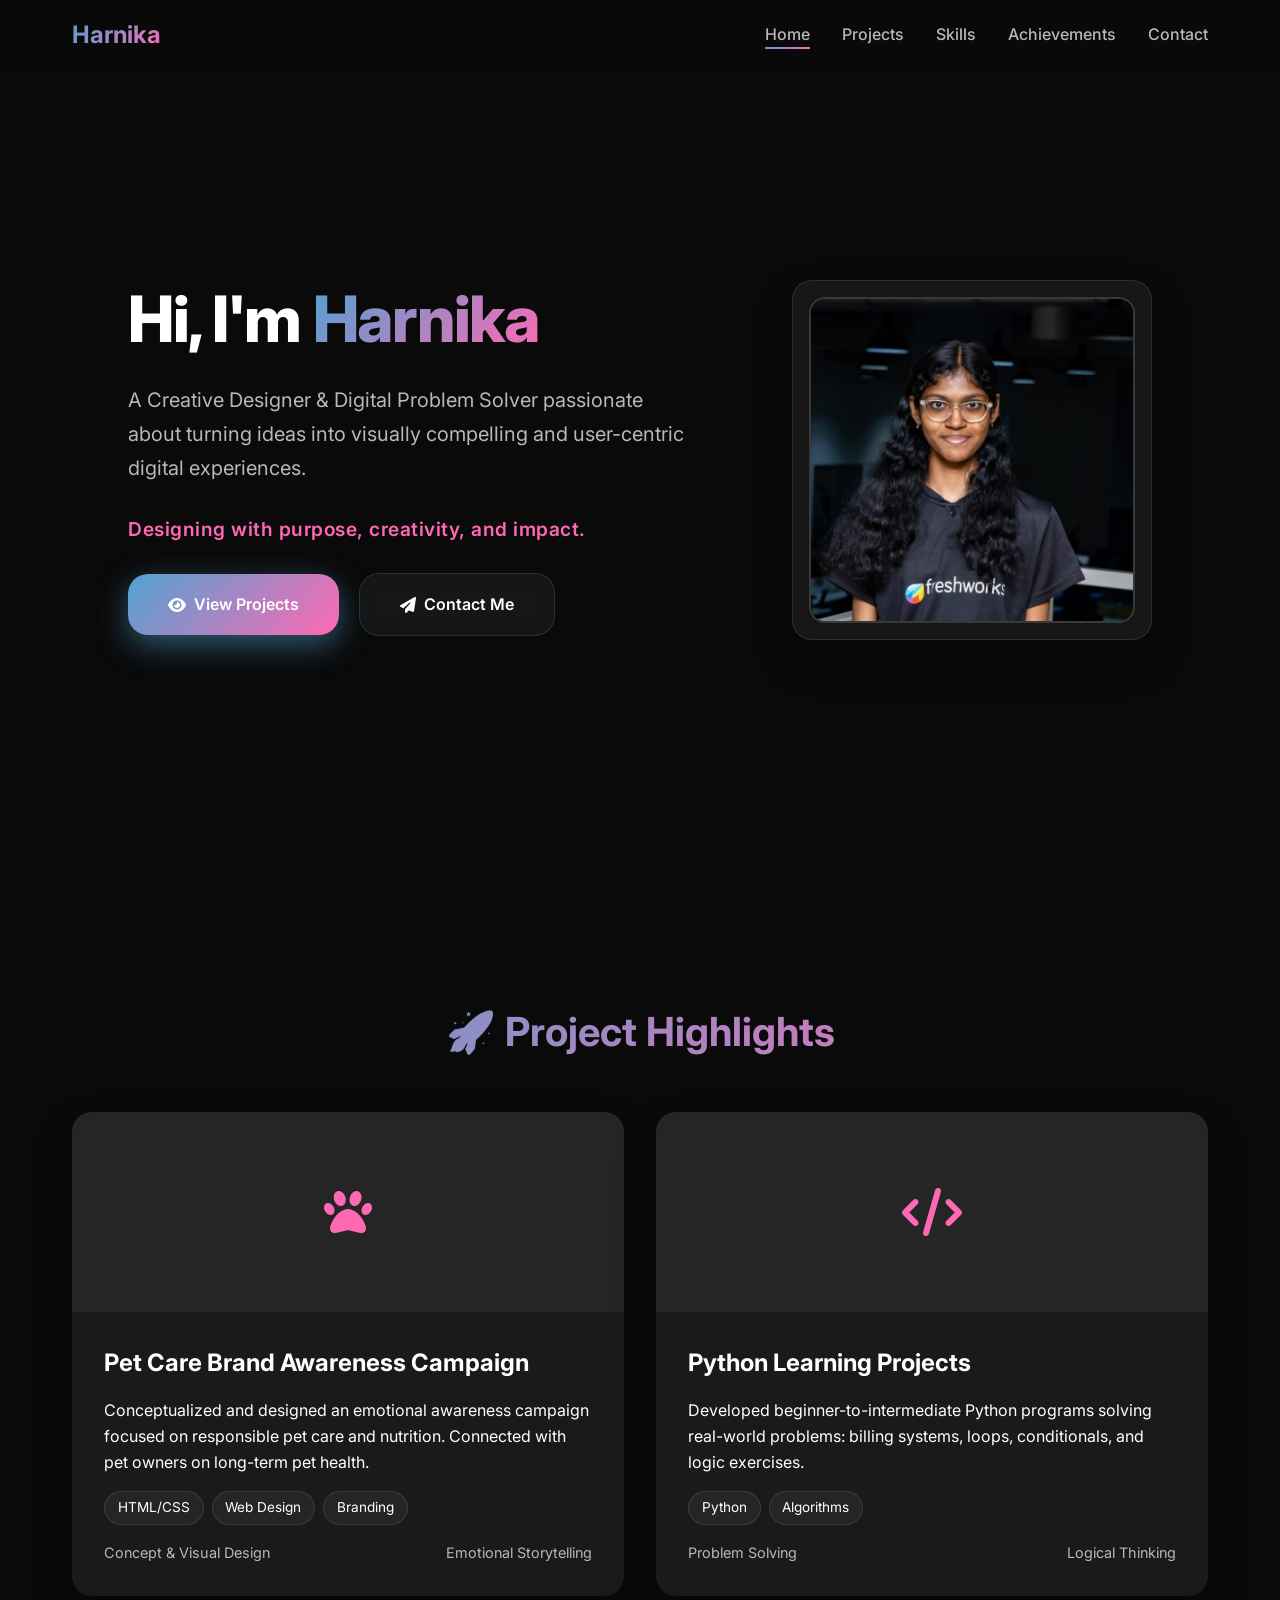
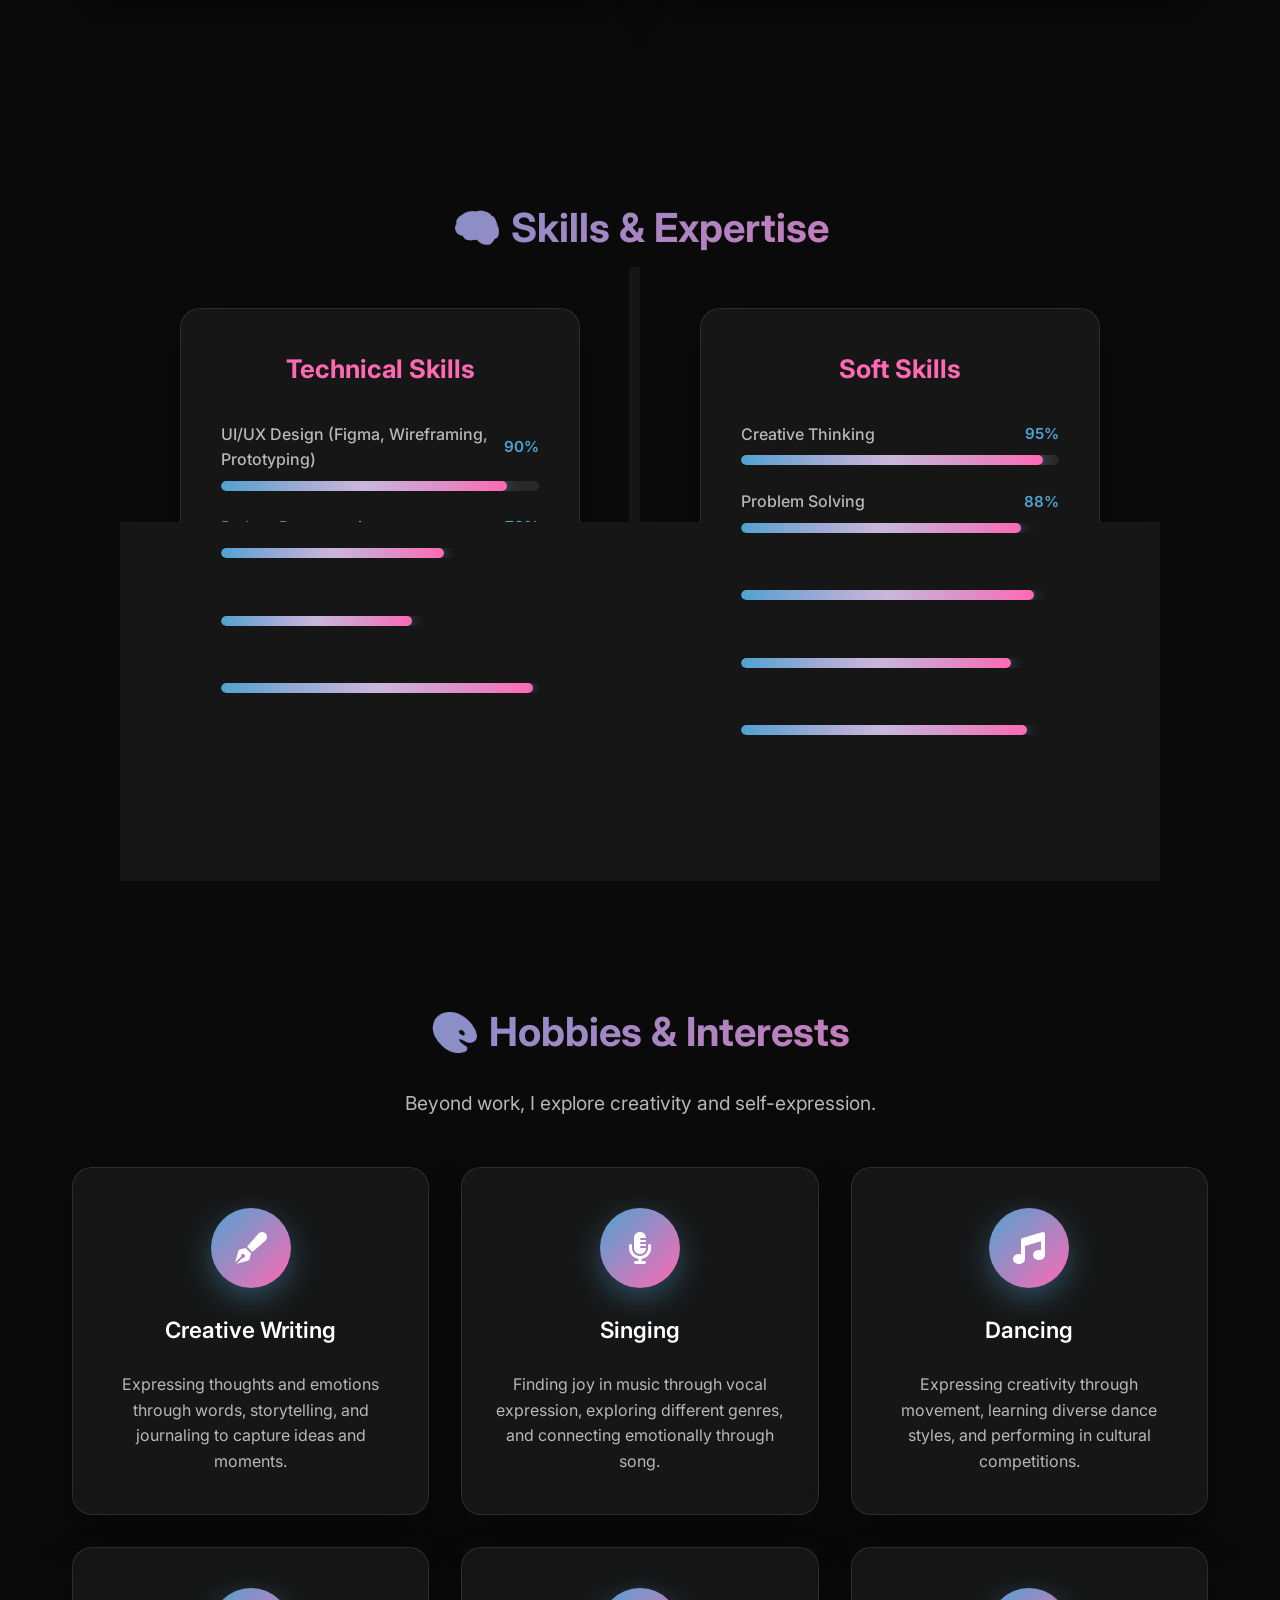
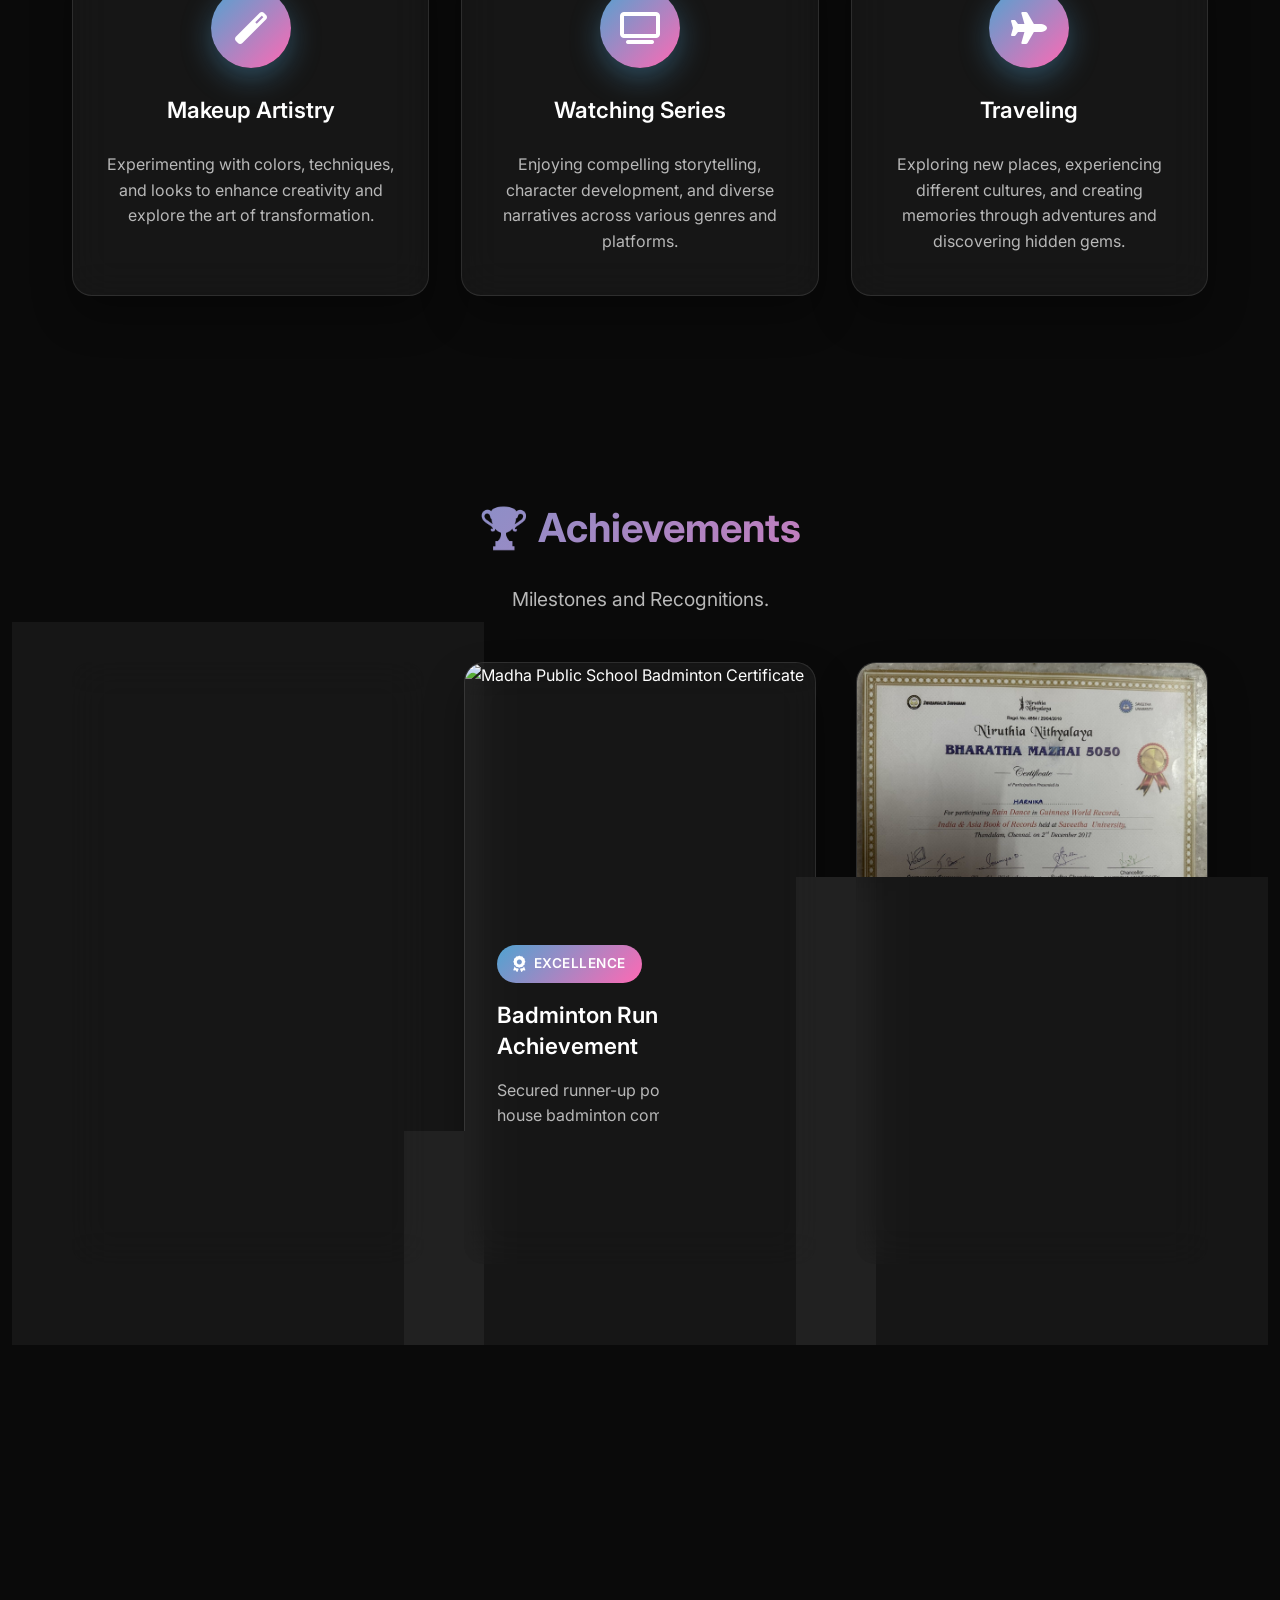
==== commit eb3be089: "Update index.html" ====
--- a/index.html
+++ b/index.html
@@ -287,19 +287,21 @@
         </div>
 
         <!-- Achievement 2 - Sri Krish School -->
-        <div class="achievement-card">
-            <div class="achievement-image">
-                <img src="role.jpeg" alt="Sri Krish International School Certificate">
-            </div>
-            <div class="achievement-content">
-                <div class="achievement-badge">
-                    <i class="fas fa-award"></i>
-                    <span>EXCELLENCE</span>
-                </div>
-                <h3>Certificate of Participation - Academic Excellence</h3>
-                <p>Recognized for active participation in Section Incharges program at Sri Krish International School, affiliated to CBSE New Delhi, showcasing leadership and commitment to academic initiatives.</p>
-            </div>
-        </div>
+        <!-- Achievement 2 - Sports -->
+<div class="achievement-card">
+    <div class="achievement-image">
+        <img src="SPORTS.jpg" alt="Madha Public School Badminton Certificate">
+    </div>
+    <div class="achievement-content">
+        <div class="achievement-badge">
+            <i class="fas fa-award"></i>
+            <span>EXCELLENCE</span>
+        </div>
+        <h3>Badminton Runner-Up Achievement</h3>
+        <p>Secured runner-up position in inter-house badminton competition at Madha Public School, Chennai, demonstrating athletic excellence and competitive sportsmanship.</p>
+    </div>
+</div>
+
 
         <!-- Achievement 3 - Guinness World Record -->
         <div class="achievement-card">
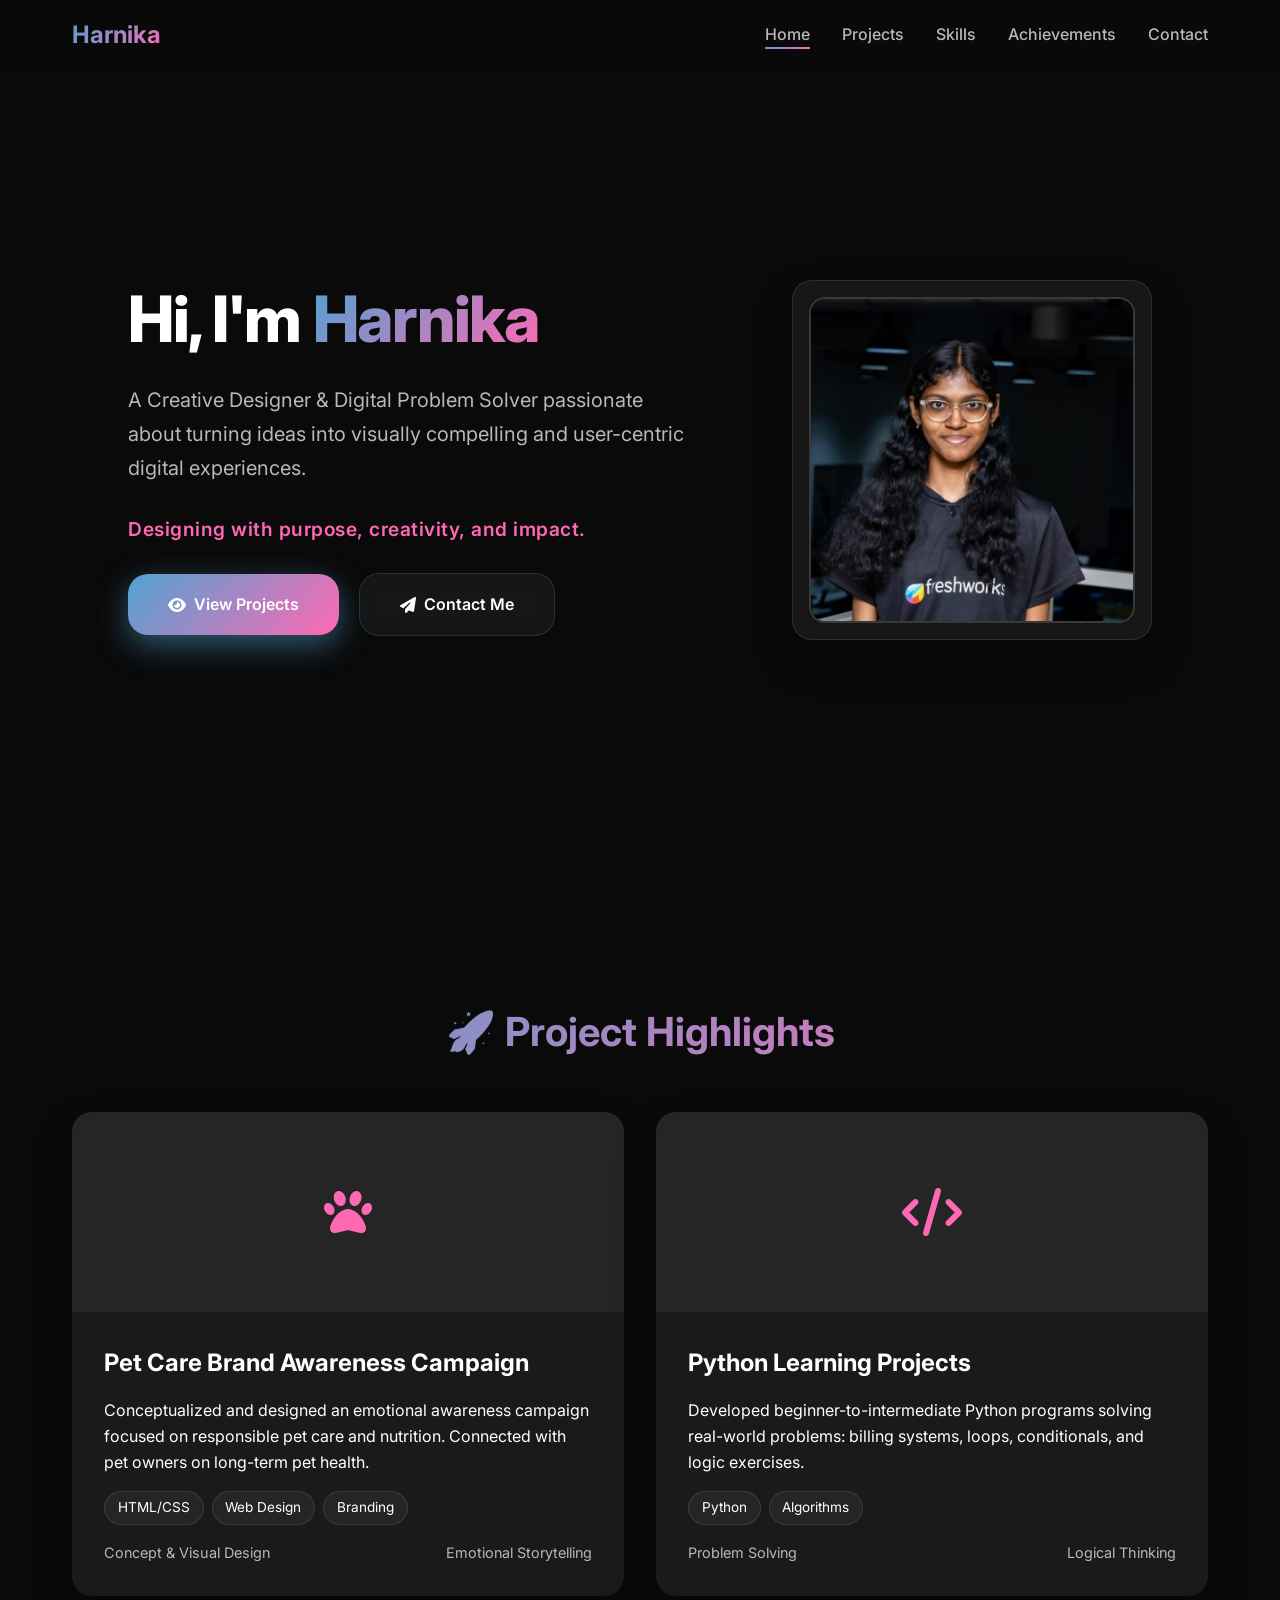
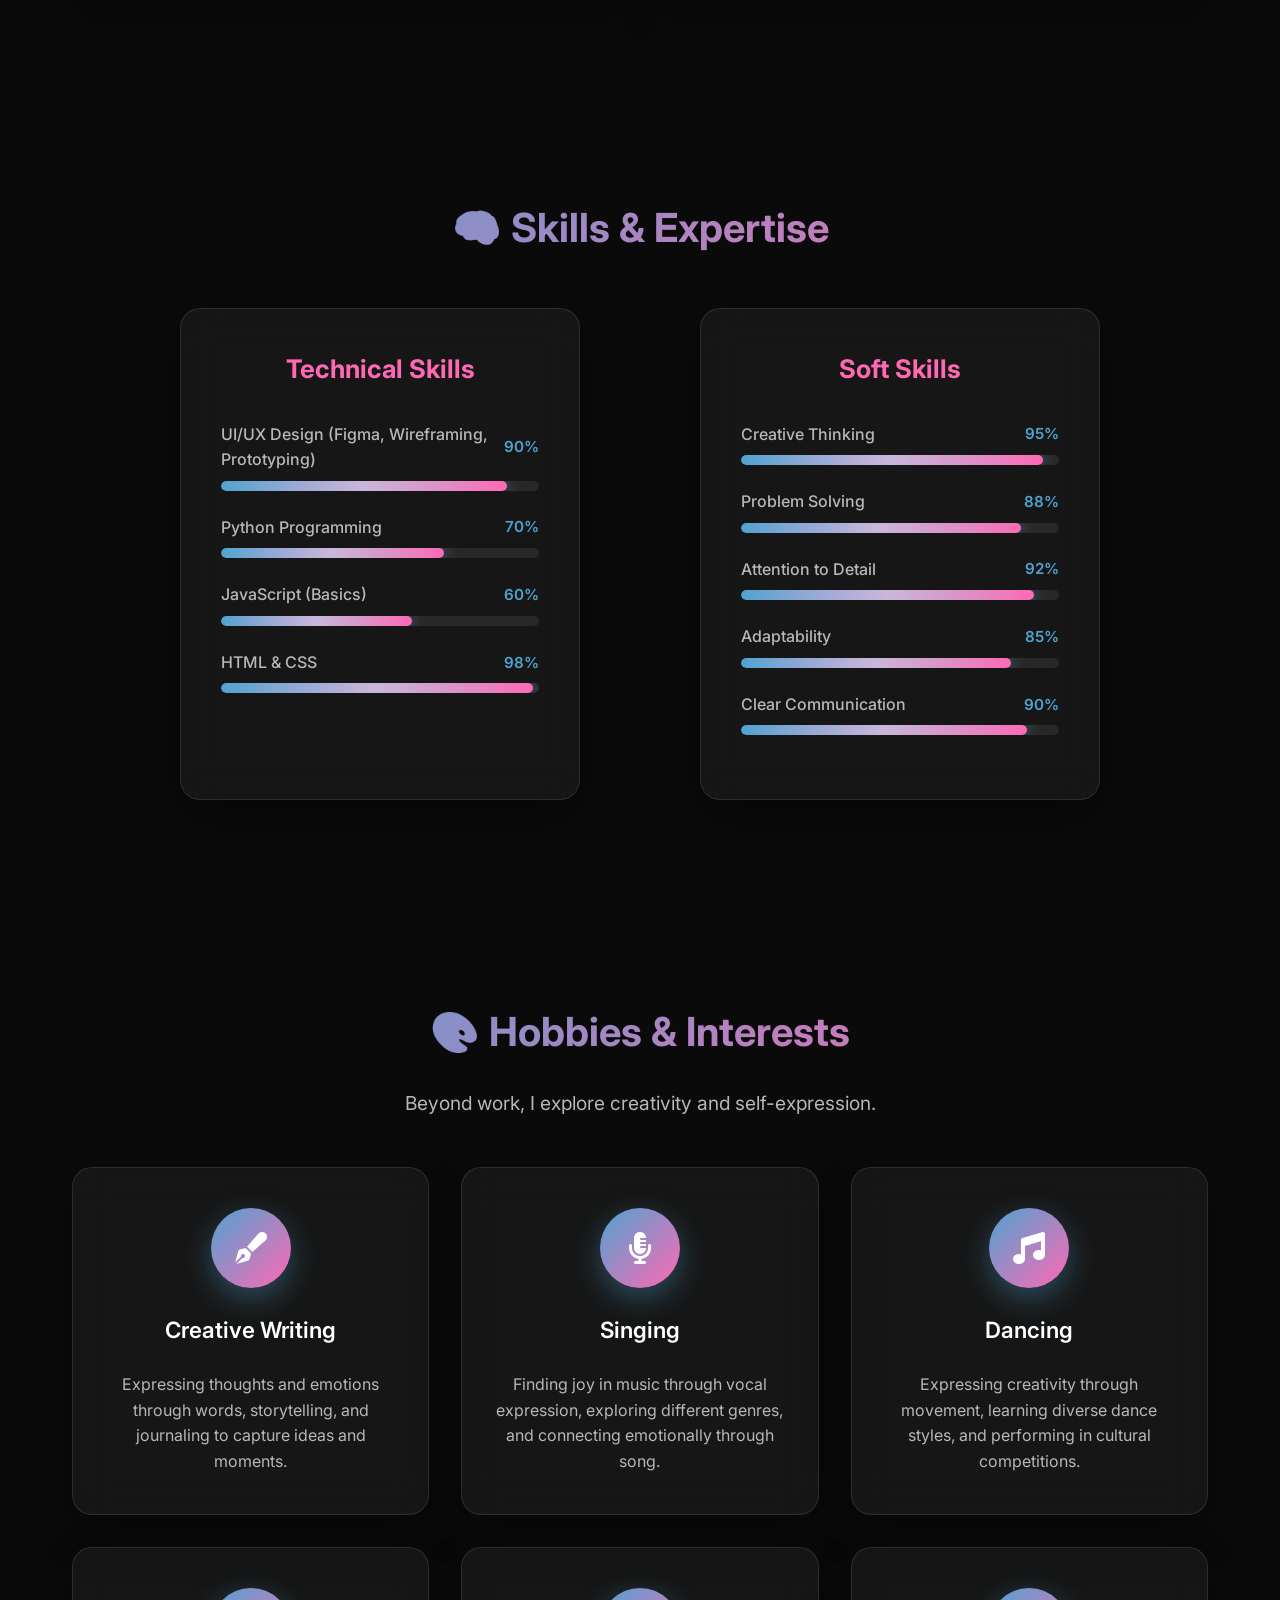
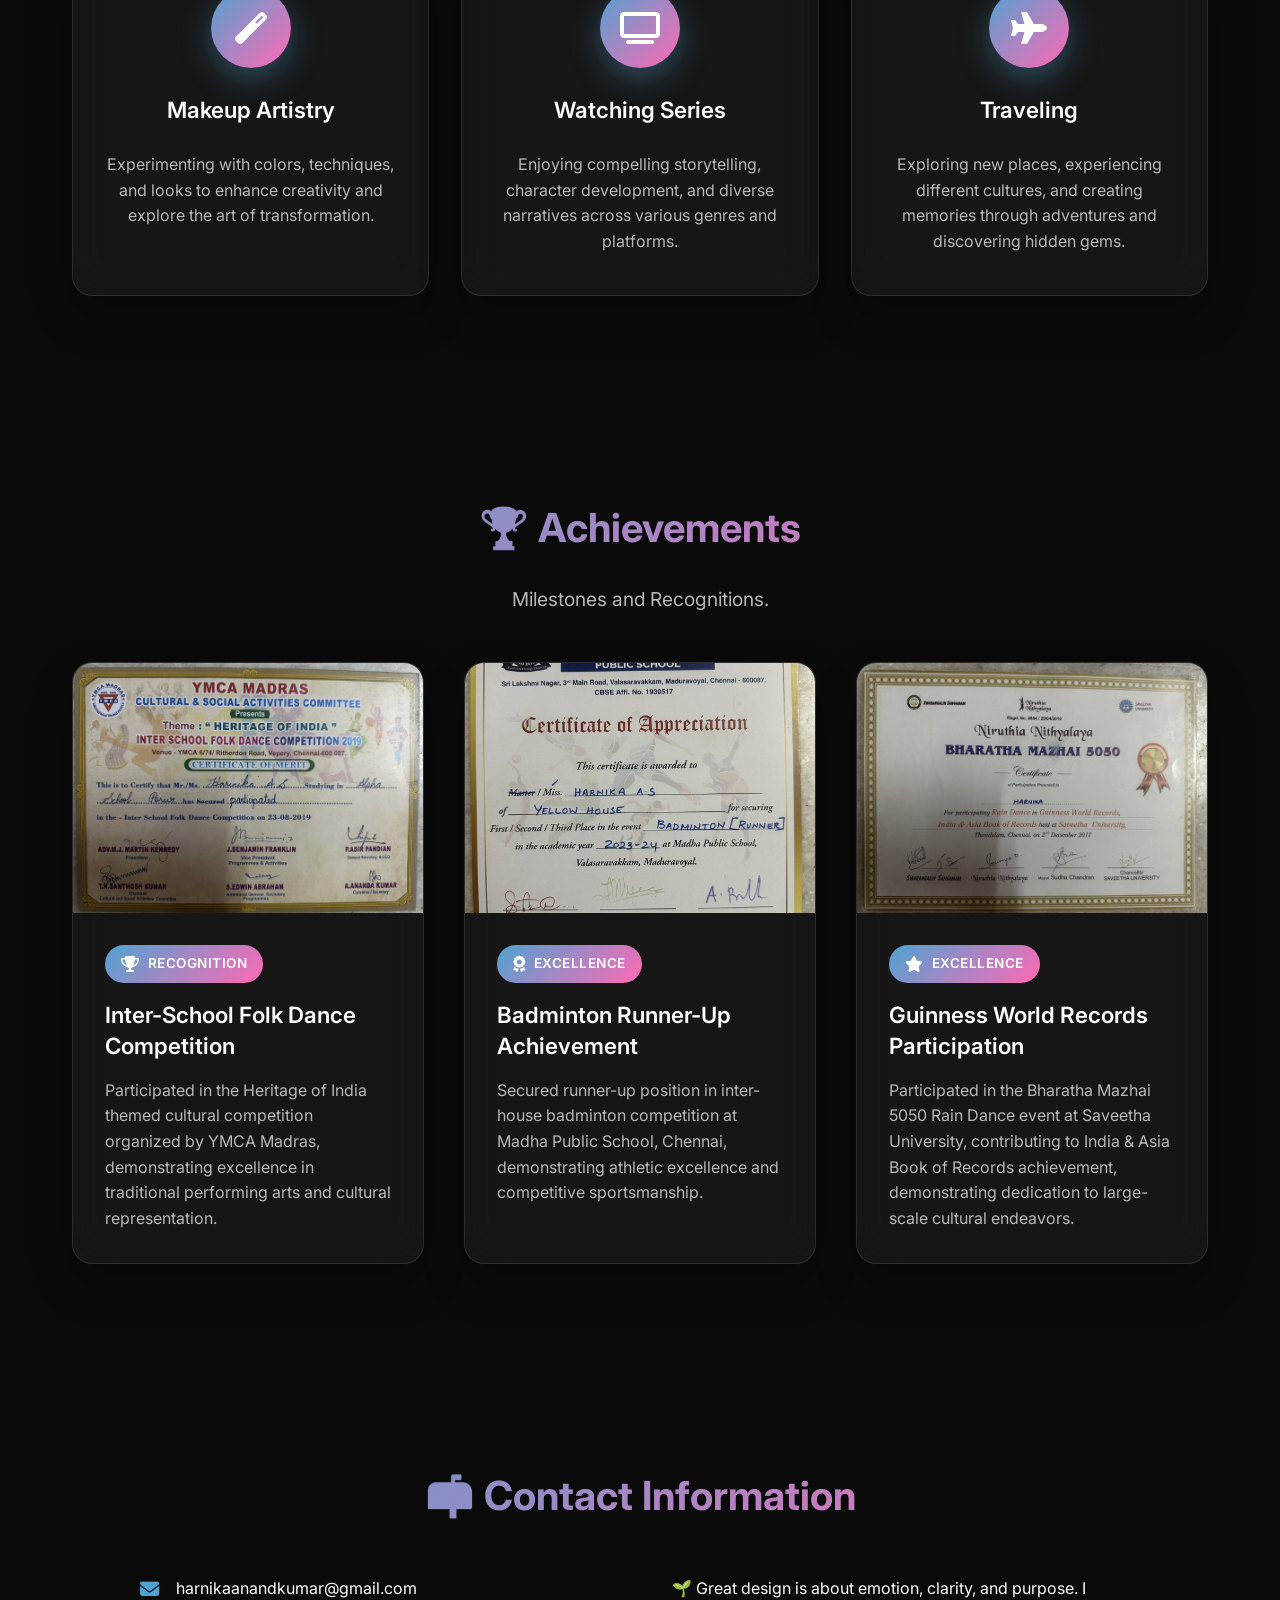
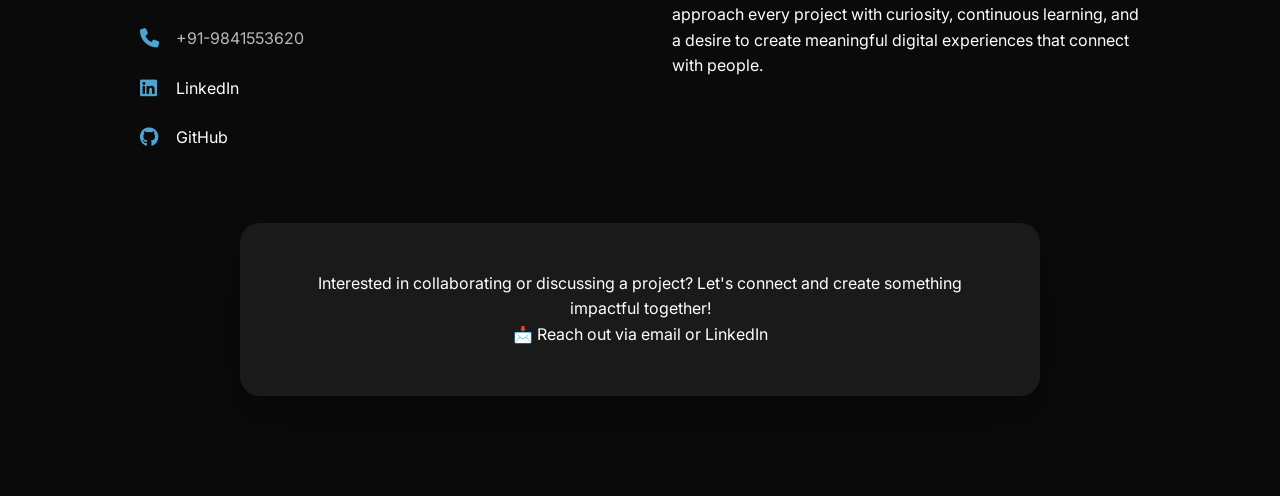
==== commit ba5bea30: "Update index.html" ====
--- a/index.html
+++ b/index.html
@@ -290,7 +290,7 @@
         <!-- Achievement 2 - Sports -->
 <div class="achievement-card">
     <div class="achievement-image">
-        <img src="SPORTS.jpg" alt="Madha Public School Badminton Certificate">
+        <img src="SPORTS.jpeg" alt="Madha Public School Badminton Certificate">
     </div>
     <div class="achievement-content">
         <div class="achievement-badge">
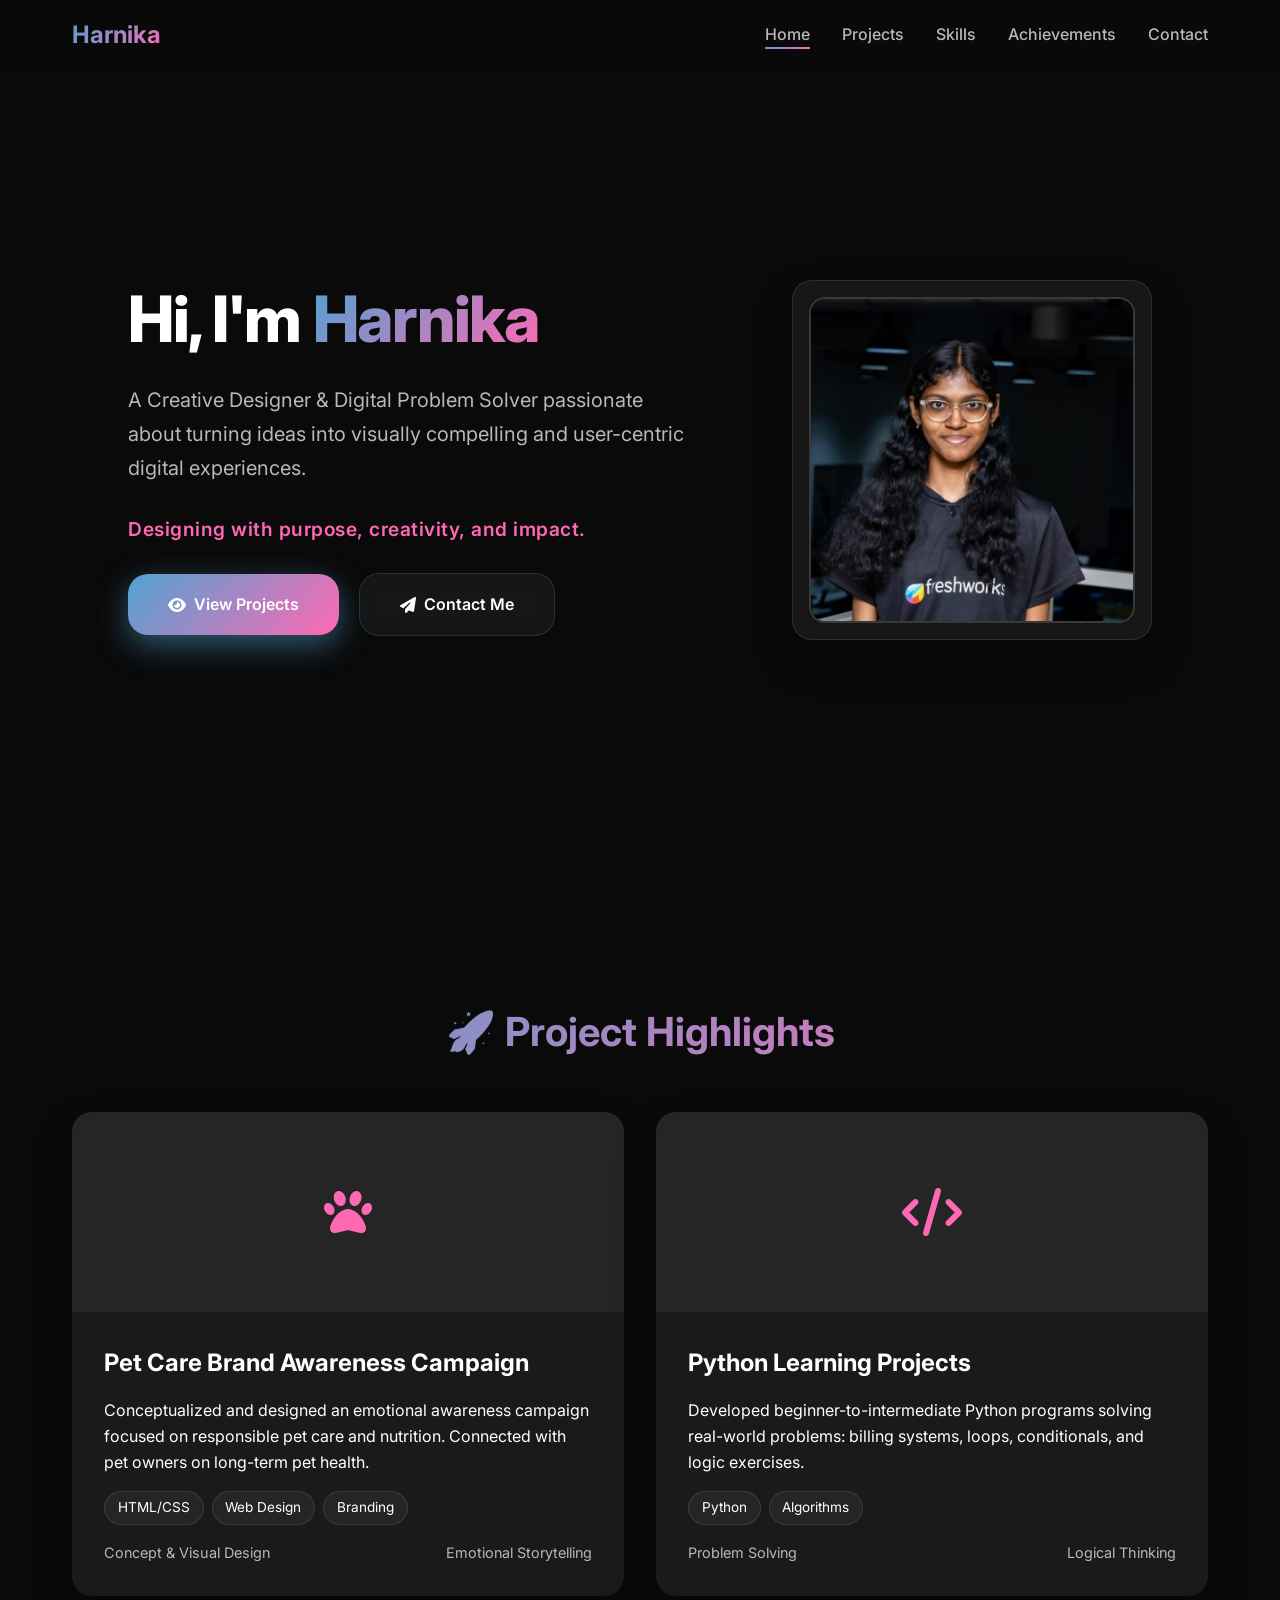
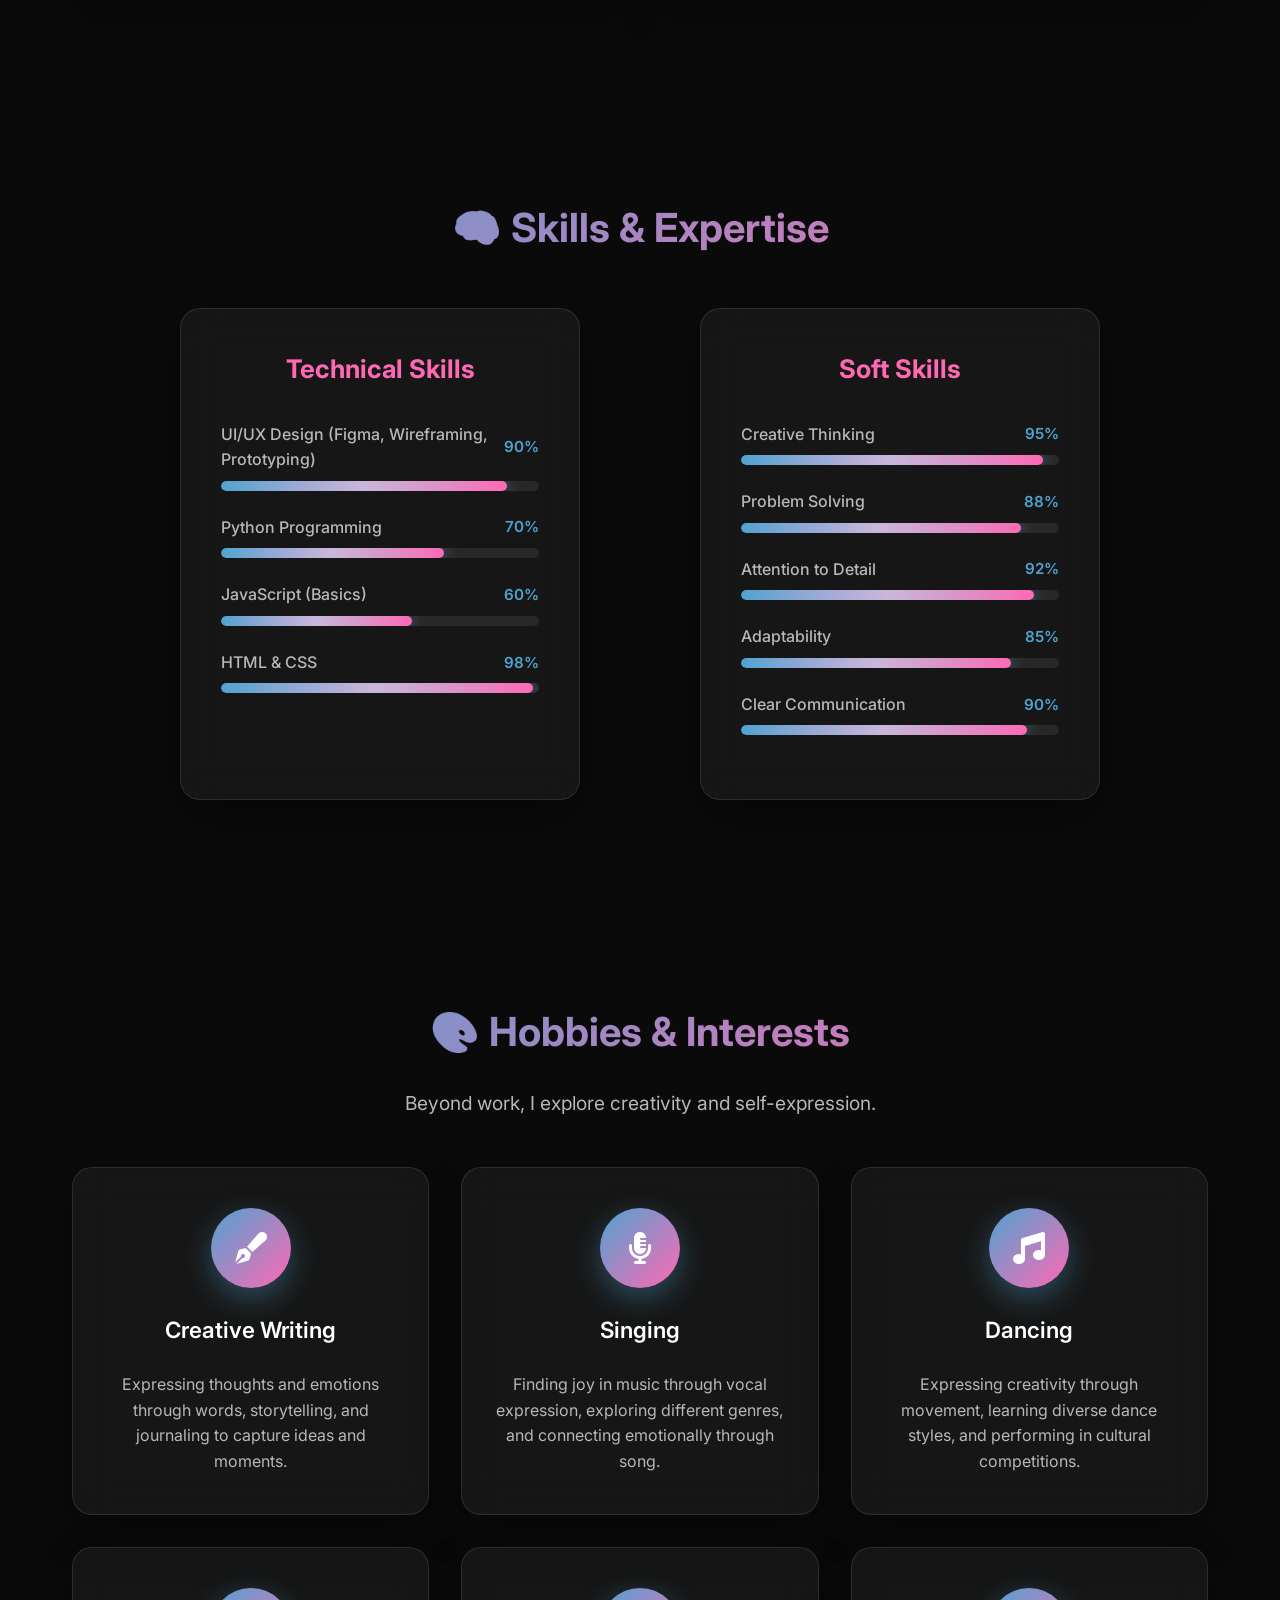
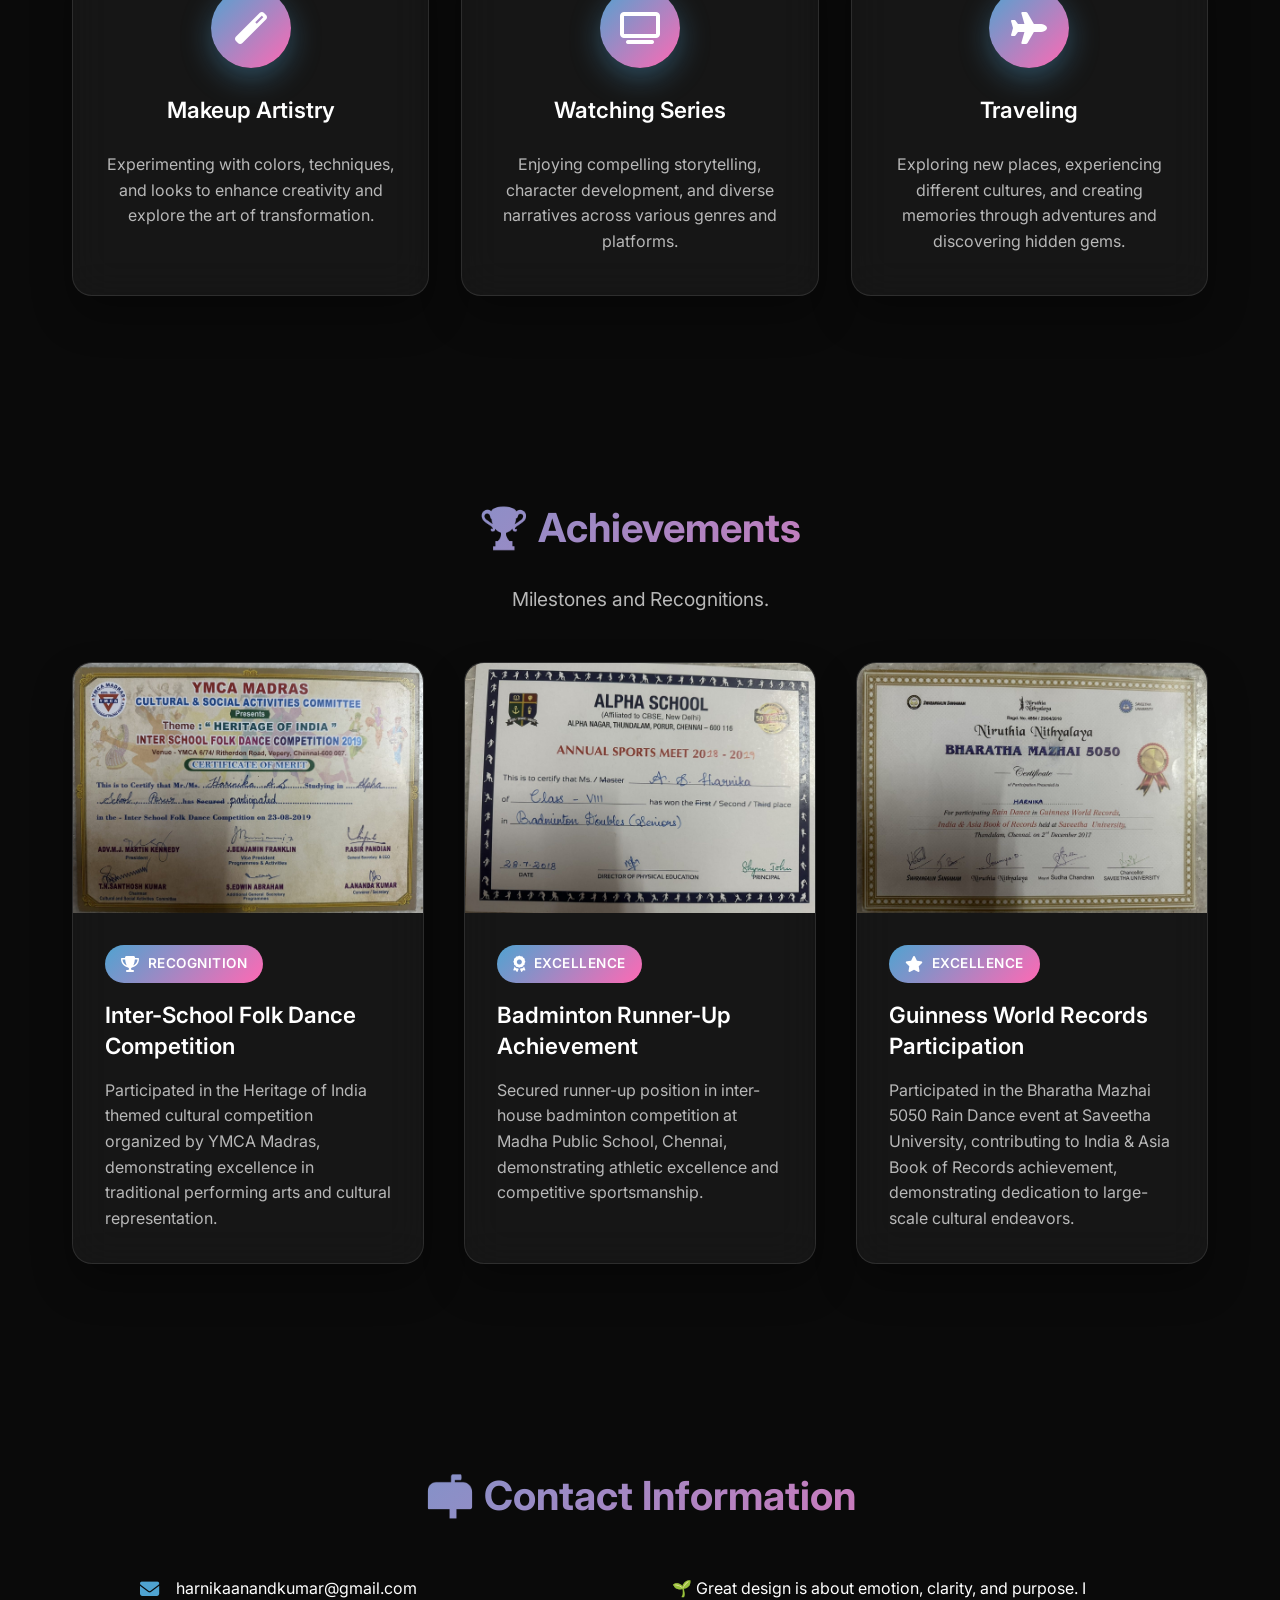
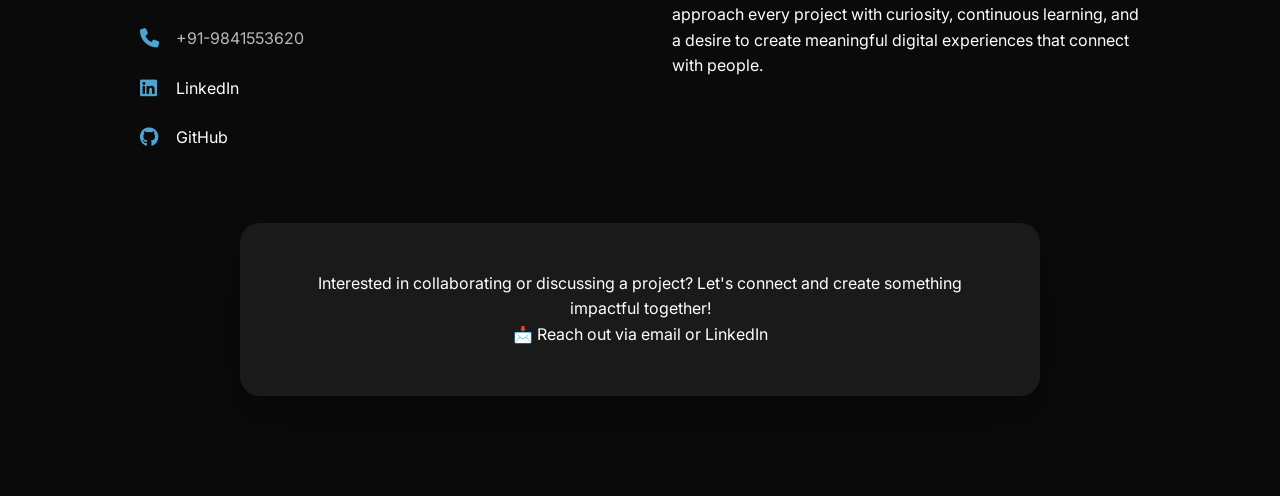
==== commit 11d1f214: "Update index.html" ====
--- a/index.html
+++ b/index.html
@@ -290,7 +290,7 @@
         <!-- Achievement 2 - Sports -->
 <div class="achievement-card">
     <div class="achievement-image">
-        <img src="SPORTS.jpeg" alt="Madha Public School Badminton Certificate">
+        <img src="Sports.jpeg" alt="Madha Public School Badminton Certificate">
     </div>
     <div class="achievement-content">
         <div class="achievement-badge">
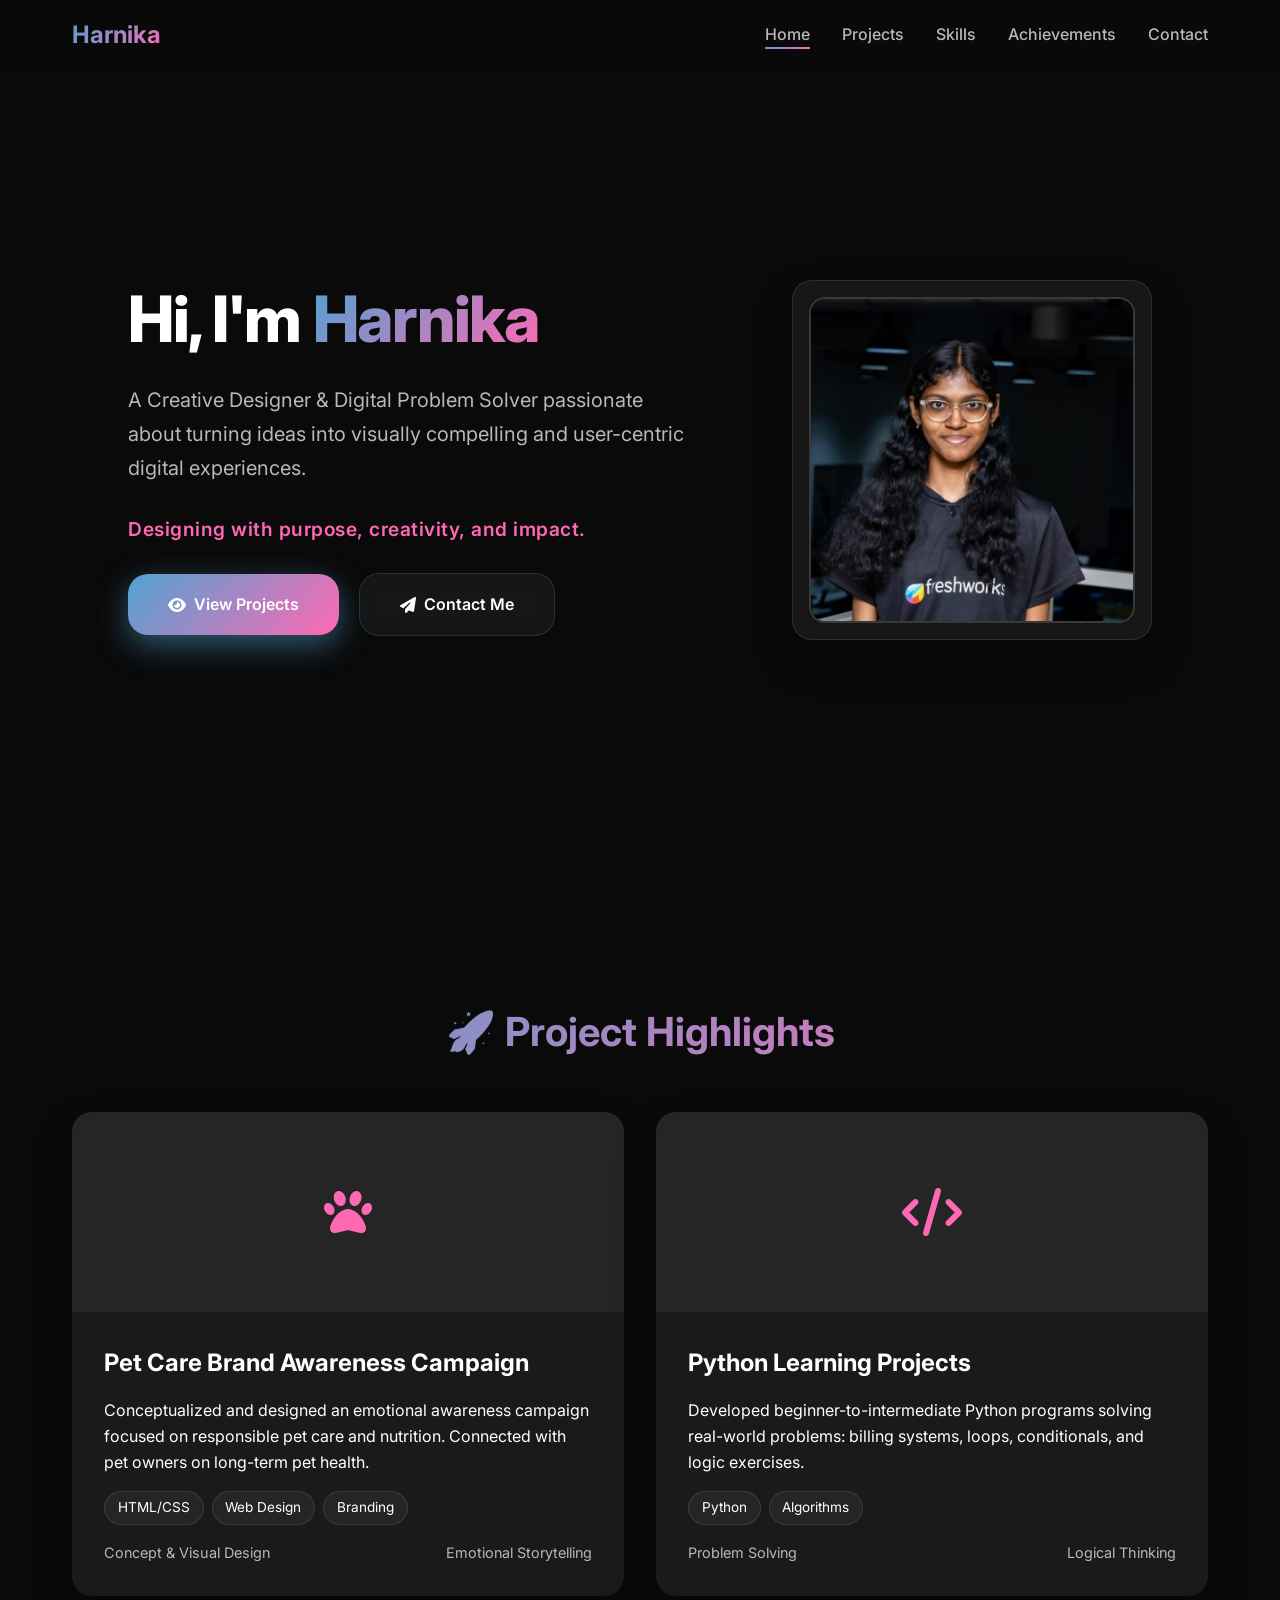
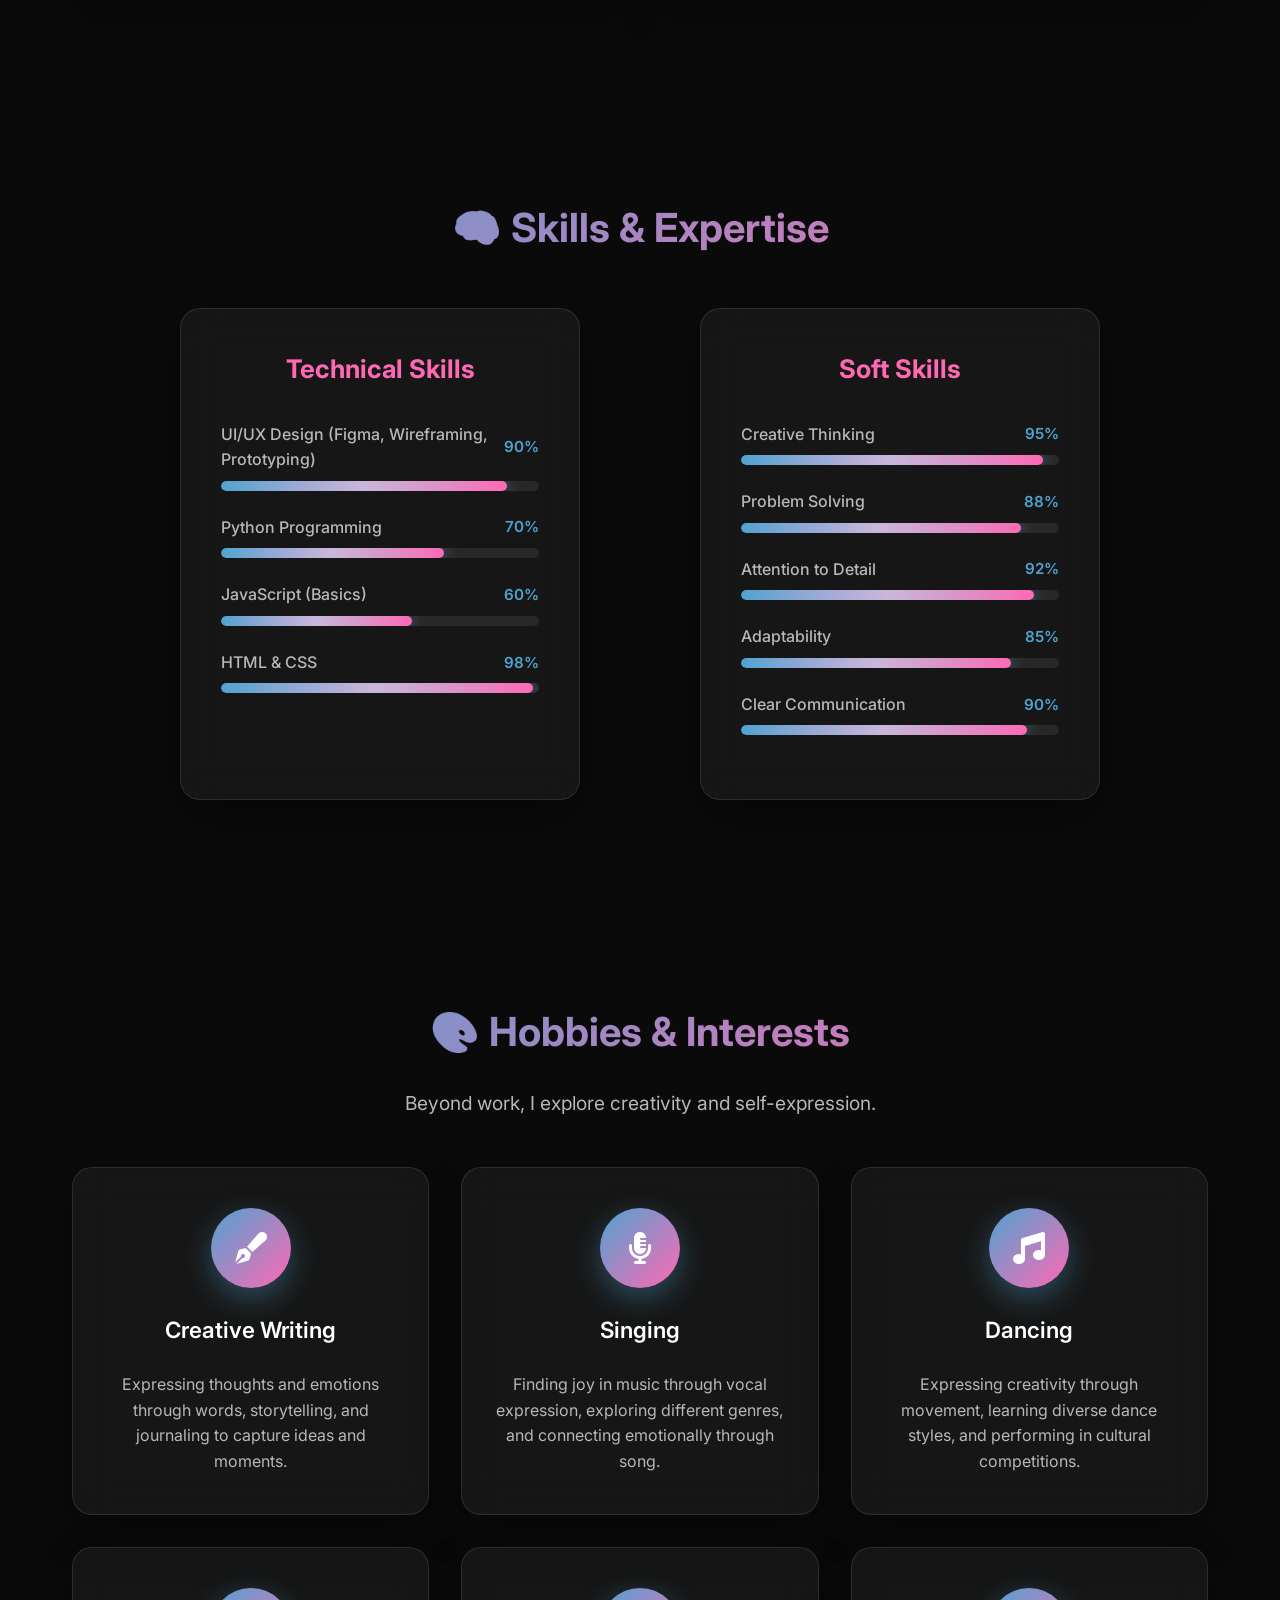
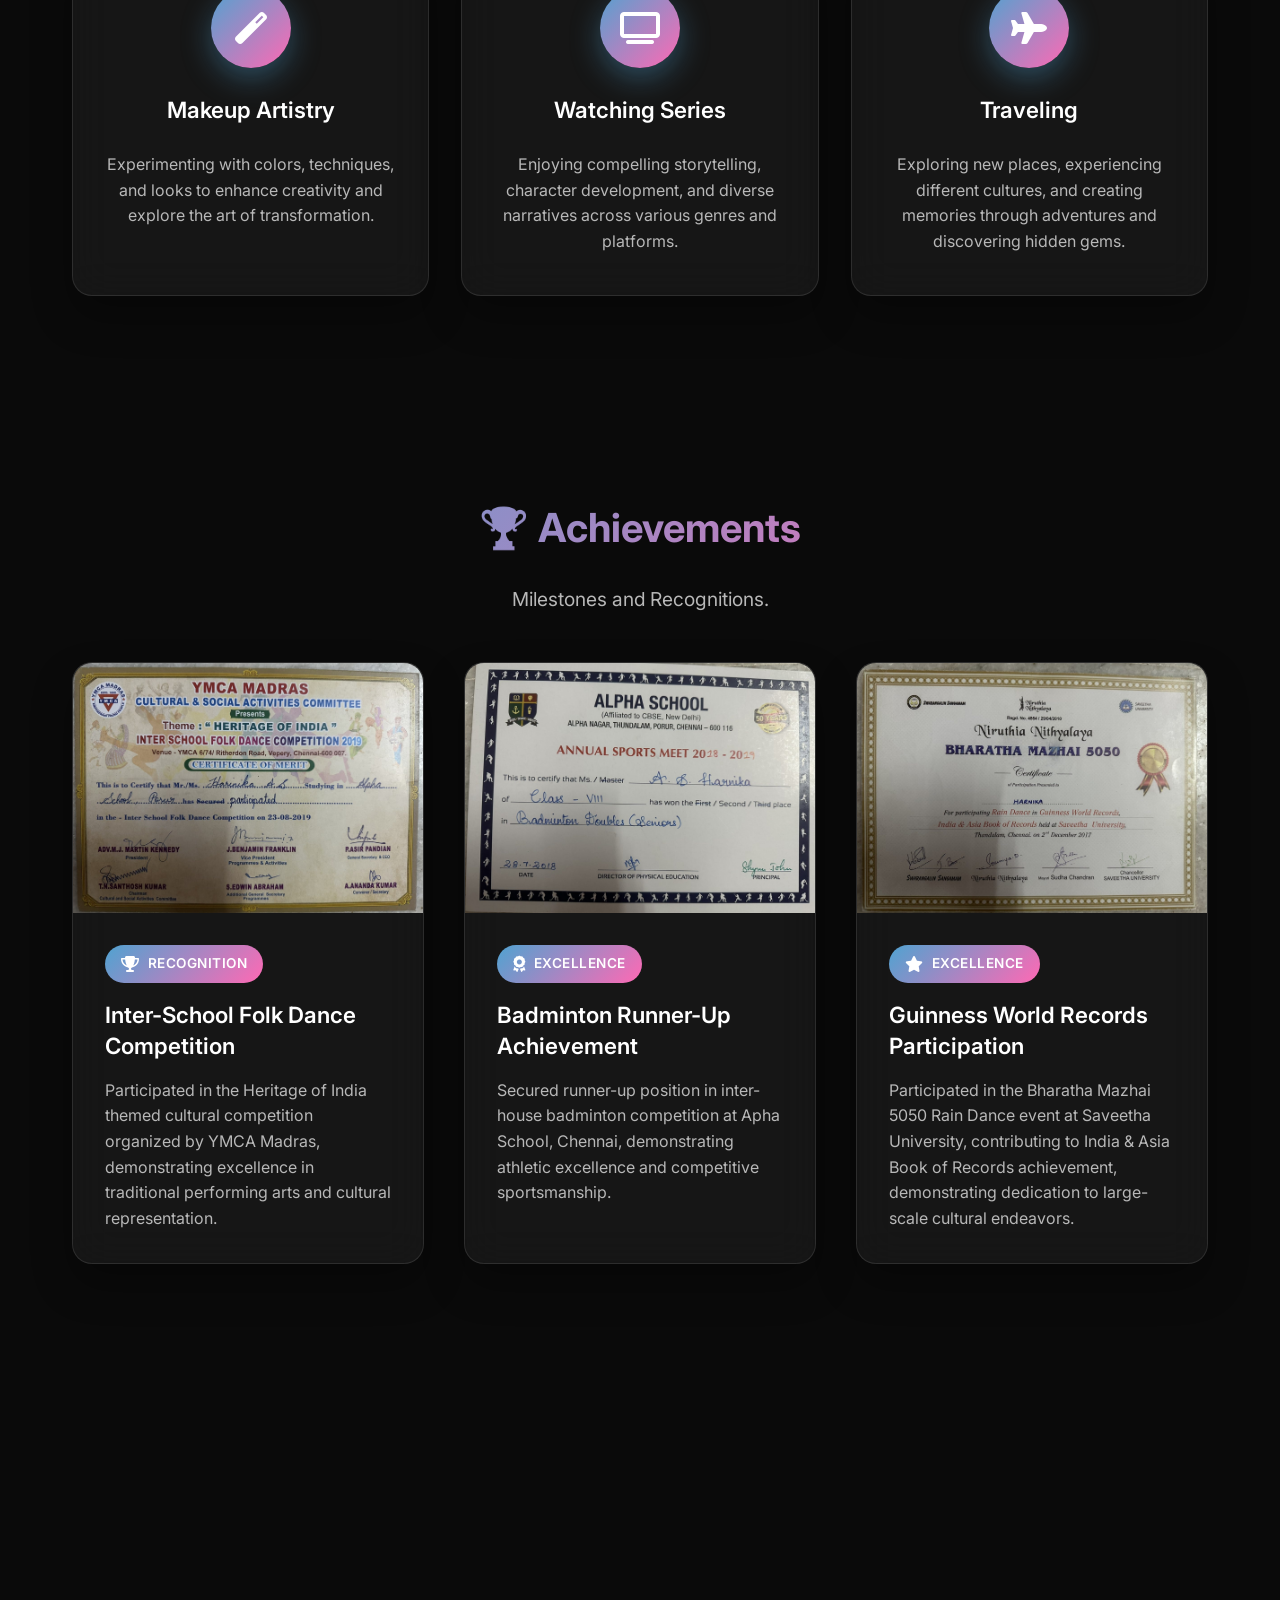
==== commit 22aab696: "Update index.html" ====
--- a/index.html
+++ b/index.html
@@ -298,7 +298,7 @@
             <span>EXCELLENCE</span>
         </div>
         <h3>Badminton Runner-Up Achievement</h3>
-        <p>Secured runner-up position in inter-house badminton competition at Madha Public School, Chennai, demonstrating athletic excellence and competitive sportsmanship.</p>
+        <p>Secured runner-up position in inter-house badminton competition at Apha School, Chennai, demonstrating athletic excellence and competitive sportsmanship.</p>
     </div>
 </div>
 
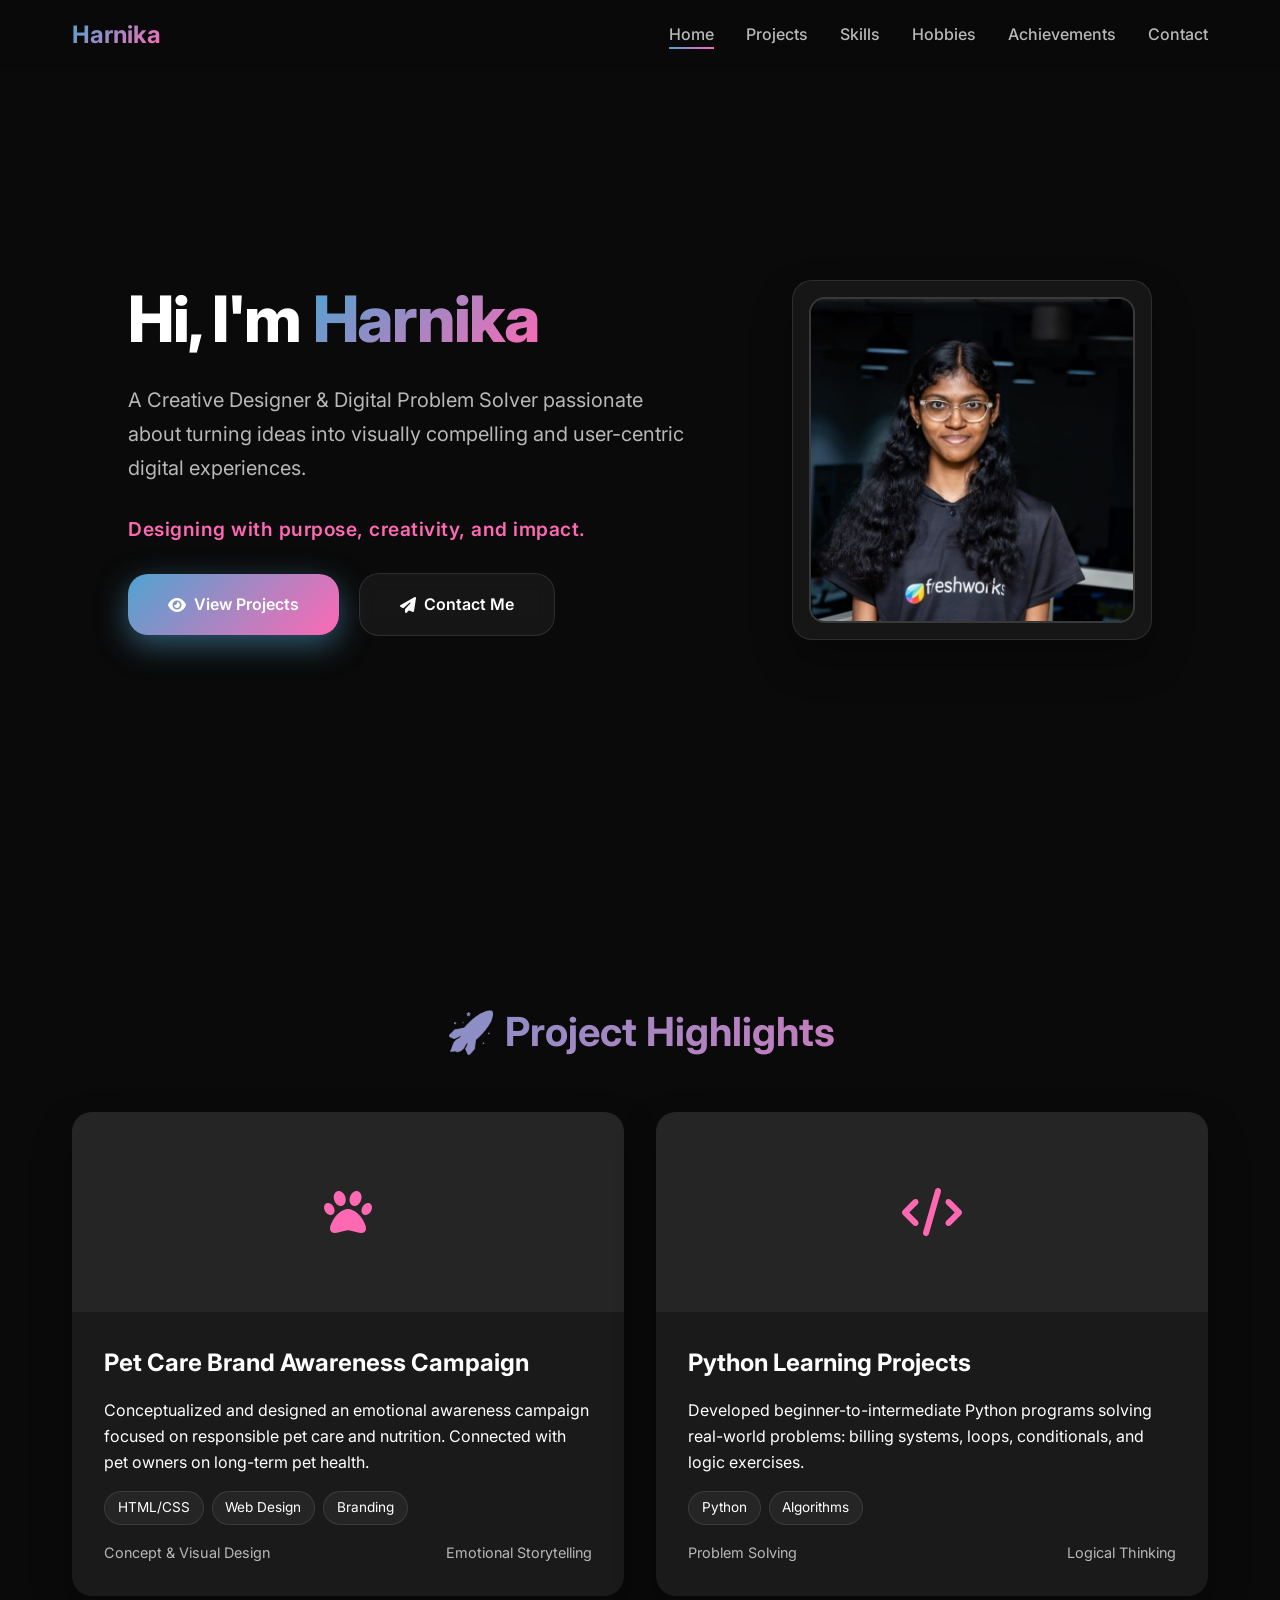
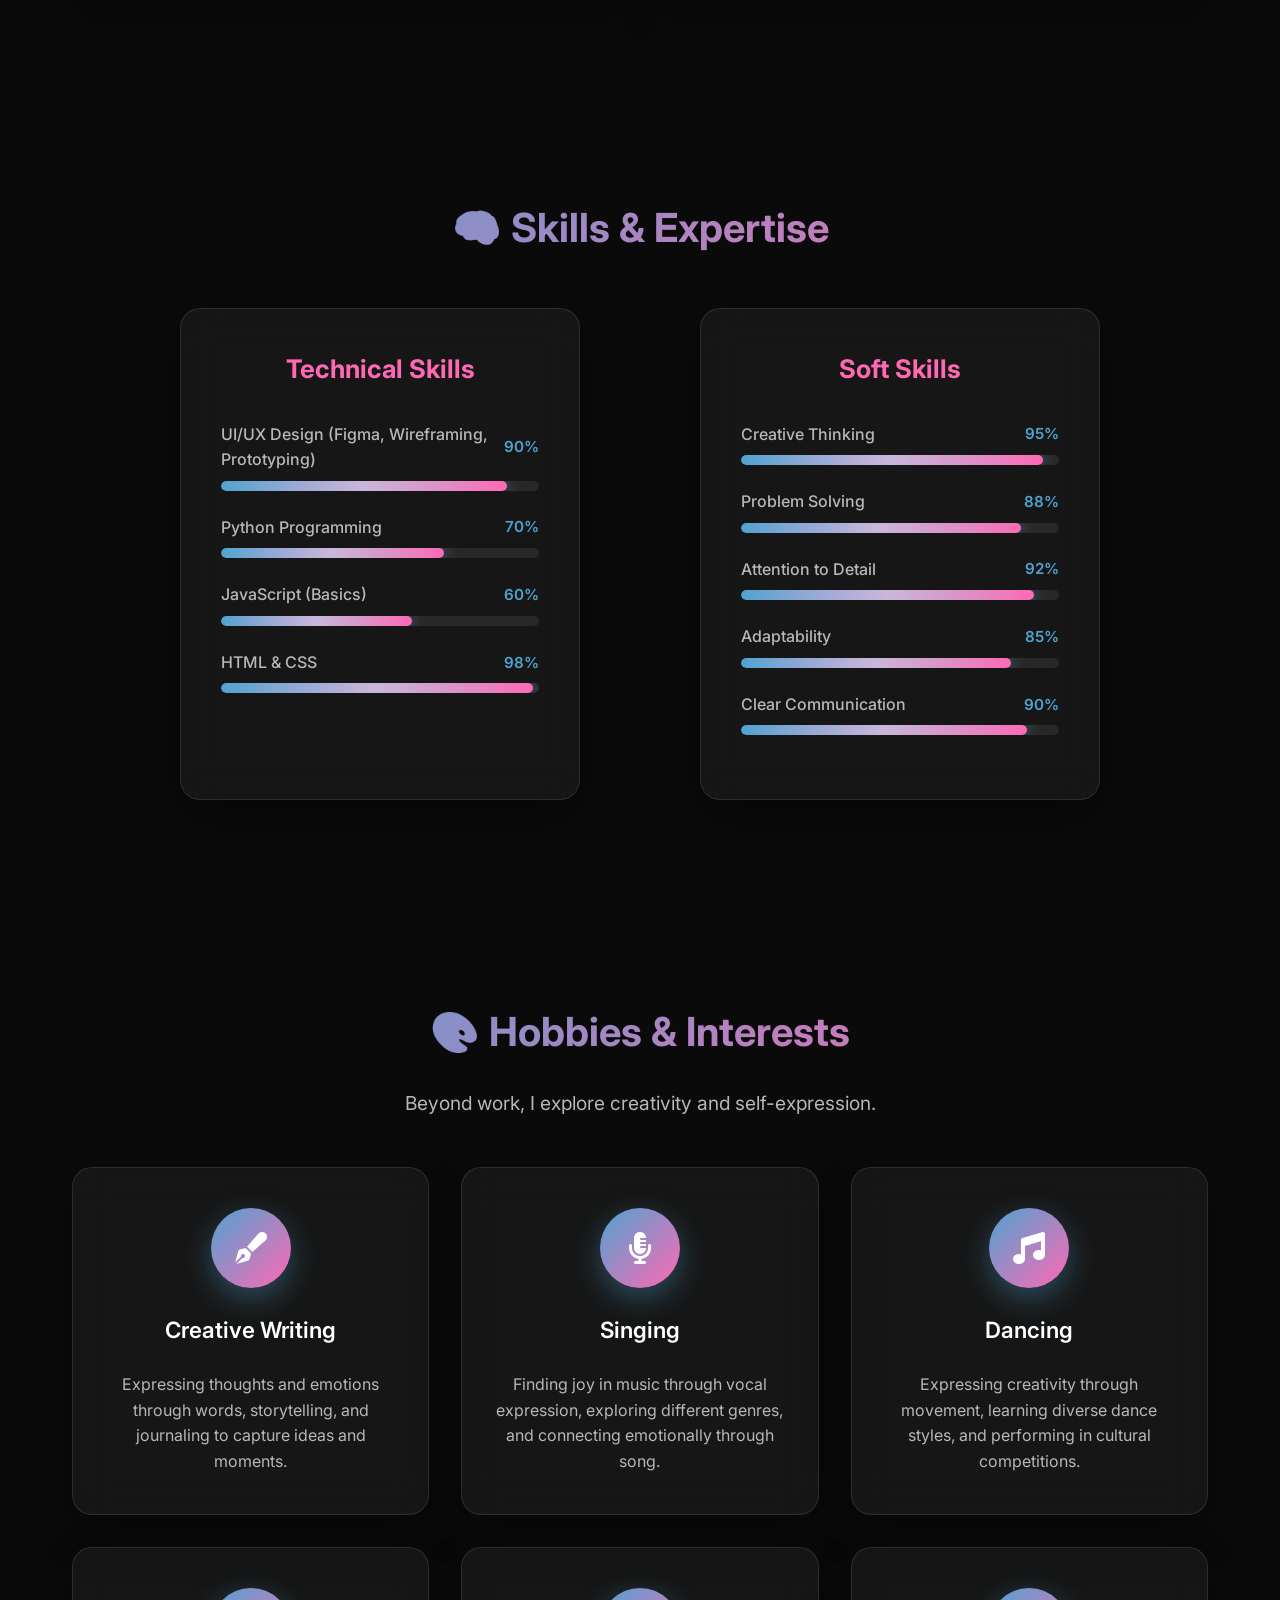
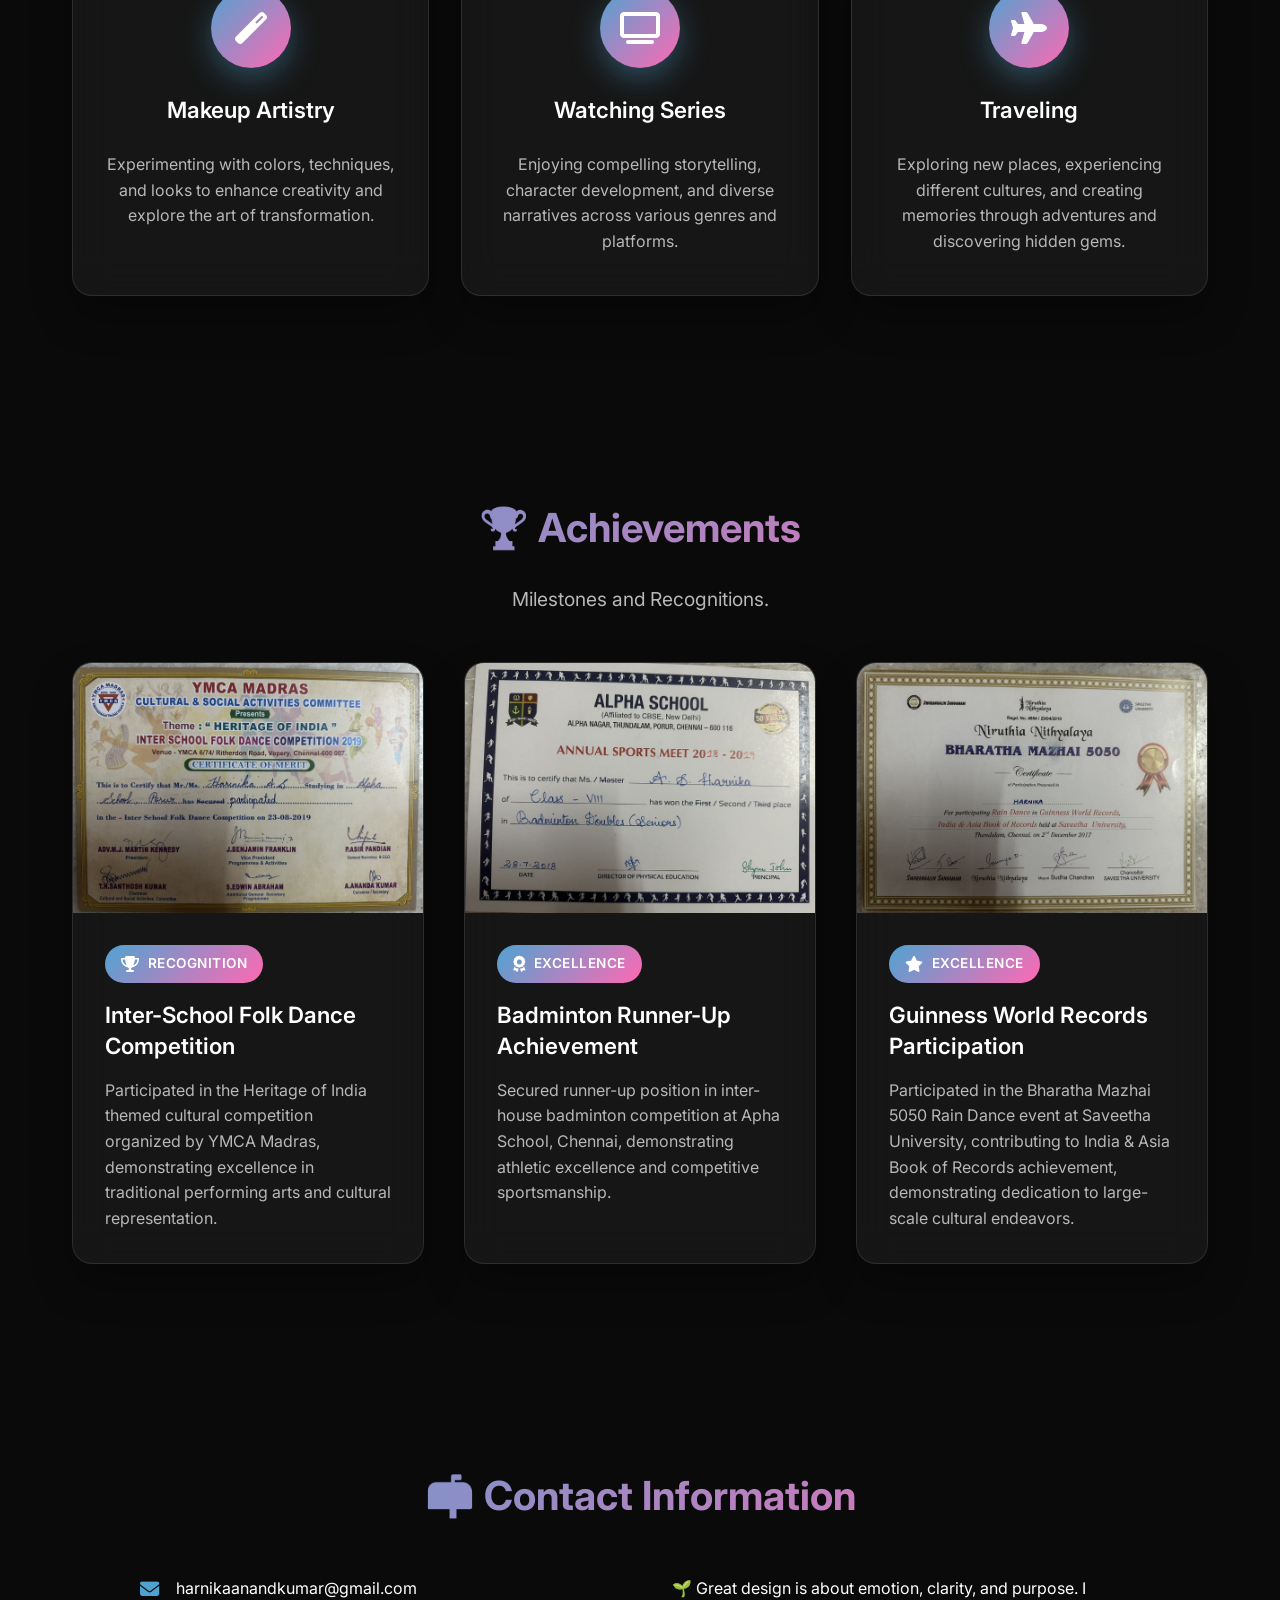
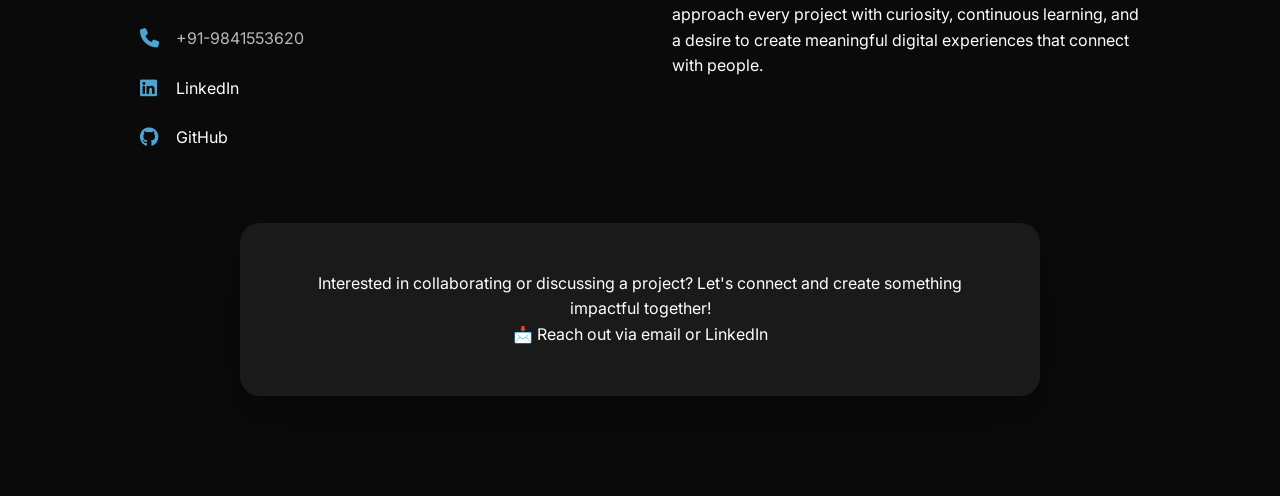
==== commit ebd12975: "Update index.html" ====
--- a/index.html
+++ b/index.html
@@ -13,13 +13,15 @@
     <nav class="navbar">
         <div class="nav-container">
             <div class="logo">Harnika</div>
-           <ul class="nav-links">
-    <li><a href="#hero" class="nav-link active">Home</a></li>
-    <li><a href="#projects" class="nav-link">Projects</a></li>
-    <li><a href="#skills" class="nav-link">Skills</a></li>
-    <li><a href="#achievements" class="nav-link">Achievements</a></li>
-    <li><a href="#contact" class="nav-link">Contact</a></li>
-</ul>
+
+            <ul class="nav-links">
+                <li><a href="#hero" class="nav-link active">Home</a></li>
+                <li><a href="#projects" class="nav-link">Projects</a></li>
+                <li><a href="#skills" class="nav-link">Skills</a></li>
+                <li><a href="#hobbies" class="nav-link">Hobbies</a></li>
+                <li><a href="#achievements" class="nav-link">Achievements</a></li>
+                <li><a href="#contact" class="nav-link">Contact</a></li>
+            </ul>
 
             <div class="hamburger">
                 <span></span>
@@ -31,31 +33,32 @@
 
     <!-- HERO -->
     <section id="hero" class="hero">
-    <div class="hero-content">
-        <h1 class="hero-title">Hi, I'm <span class="gradient-text">Harnika</span></h1>
-        <p class="hero-subtitle">A Creative Designer & Digital Problem Solver passionate about turning ideas into visually compelling and user-centric digital experiences.</p>
-        <p class="tagline">Designing with purpose, creativity, and impact.</p>
-        <div class="hero-buttons">
-            <a href="#projects" class="btn btn-primary">
-                <i class="fas fa-eye"></i> View Projects
-            </a>
-            <a href="#contact" class="btn btn-secondary">
-                <i class="fas fa-paper-plane"></i> Contact Me
-            </a>
-        </div>
-    </div>
-    <div class="hero-image">
-        <div class="profile-card">
-            <img src="me.jpeg" alt="Harnika - Creative Designer & Developer" class="profile-img">
-        </div>
-    </div>
-</section>
-
+        <div class="hero-content">
+            <h1 class="hero-title">Hi, I'm <span class="gradient-text">Harnika</span></h1>
+            <p class="hero-subtitle">A Creative Designer & Digital Problem Solver passionate about turning ideas into visually compelling and user-centric digital experiences.</p>
+            <p class="tagline">Designing with purpose, creativity, and impact.</p>
+            <div class="hero-buttons">
+                <a href="#projects" class="btn btn-primary">
+                    <i class="fas fa-eye"></i> View Projects
+                </a>
+                <a href="#contact" class="btn btn-secondary">
+                    <i class="fas fa-paper-plane"></i> Contact Me
+                </a>
+            </div>
+        </div>
+
+        <div class="hero-image">
+            <div class="profile-card">
+                <img src="me.jpeg" alt="Harnika - Creative Designer & Developer" class="profile-img">
+            </div>
+        </div>
+    </section>
 
     <!-- PROJECTS -->
     <section id="projects" class="section">
         <h2 class="section-title">🚀 Project Highlights</h2>
         <div class="projects-grid">
+
             <!-- Project 1 -->
             <a href="https://harnika3828.github.io/pet-licks/" class="project-link" target="_blank">
                 <div class="project-card">
@@ -64,7 +67,7 @@
                     </div>
                     <div class="project-content">
                         <h3>Pet Care Brand Awareness Campaign</h3>
-                        <p>Conceptualized and designed an emotional awareness campaign focused on responsible pet care and nutrition. Connected  with pet owners  on long-term pet health.</p>
+                        <p>Conceptualized and designed an emotional awareness campaign focused on responsible pet care and nutrition. Connected with pet owners on long-term pet health.</p>
                         <div class="project-tech">
                             <span>HTML/CSS</span>
                             <span>Web Design</span>
@@ -77,7 +80,8 @@
                     </div>
                 </div>
             </a>
-            <!-- Project 2 - Make clickable -->
+
+            <!-- Project 2 -->
             <a href="#" class="project-link" target="_blank">
                 <div class="project-card">
                     <div class="project-image-placeholder">
@@ -97,231 +101,222 @@
                     </div>
                 </div>
             </a>
+
         </div>
     </section>
 
     <!-- SKILLS -->
-   <section id="skills" class="section"> 
-    <h2 class="section-title">🧠 Skills & Expertise</h2>
-    <div class="skills-grid">
-        <div class="skills-column">
-            <h3>Technical Skills</h3>
-            <ul>
-                <li>
-                    <div class="skill-item">
-                        <span class="skill-name">UI/UX Design (Figma, Wireframing, Prototyping)</span>
-                        <span class="skill-percent">90%</span>
-                    </div>
-                    <div class="skill-bar">
-                        <div class="skill-progress" style="--skill-percent: 90%;"></div>
-                    </div>
-                </li>
-                <li>
-                    <div class="skill-item">
-                        <span class="skill-name">Python Programming</span>
-                        <span class="skill-percent">70%</span>
-                    </div>
-                    <div class="skill-bar">
-                        <div class="skill-progress" style="--skill-percent: 70%;"></div>
-                    </div>
-                </li>
-                <li>
-                    <div class="skill-item">
-                        <span class="skill-name">JavaScript (Basics)</span>
-                        <span class="skill-percent">60%</span>
-                    </div>
-                    <div class="skill-bar">
-                        <div class="skill-progress" style="--skill-percent: 60%;"></div>
-                    </div>
-                </li>
-                <li>
-                    <div class="skill-item">
-                        <span class="skill-name">HTML & CSS</span>
-                        <span class="skill-percent">98%</span>
-                    </div>
-                    <div class="skill-bar">
-                        <div class="skill-progress" style="--skill-percent: 98%;"></div>
-                    </div>
-                </li>
-            </ul>
-        </div>
-        <div class="skills-column">
-            <h3>Soft Skills</h3>
-            <ul>
-                <li>
-                    <div class="skill-item">
-                        <span class="skill-name">Creative Thinking</span>
-                        <span class="skill-percent">95%</span>
-                    </div>
-                    <div class="skill-bar">
-                        <div class="skill-progress" style="--skill-percent: 95%;"></div>
-                    </div>
-                </li>
-                <li>
-                    <div class="skill-item">
-                        <span class="skill-name">Problem Solving</span>
-                        <span class="skill-percent">88%</span>
-                    </div>
-                    <div class="skill-bar">
-                        <div class="skill-progress" style="--skill-percent: 88%;"></div>
-                    </div>
-                </li>
-                <li>
-                    <div class="skill-item">
-                        <span class="skill-name">Attention to Detail</span>
-                        <span class="skill-percent">92%</span>
-                    </div>
-                    <div class="skill-bar">
-                        <div class="skill-progress" style="--skill-percent: 92%;"></div>
-                    </div>
-                </li>
-                <li>
-                    <div class="skill-item">
-                        <span class="skill-name">Adaptability</span>
-                        <span class="skill-percent">85%</span>
-                    </div>
-                    <div class="skill-bar">
-                        <div class="skill-progress" style="--skill-percent: 85%;"></div>
-                    </div>
-                </li>
-                <li>
-                    <div class="skill-item">
-                        <span class="skill-name">Clear Communication</span>
-                        <span class="skill-percent">90%</span>
-                    </div>
-                    <div class="skill-bar">
-                        <div class="skill-progress" style="--skill-percent: 90%;"></div>
-                    </div>
-                </li>
-            </ul>
-        </div>
-    </div>
-</section>
-<!-- HOBBIES -->
-<!-- HOBBIES -->
-<section id="hobbies" class="section">
-    <h2 class="section-title">🎨 Hobbies & Interests</h2>
-    <p class="hobbies-subtitle">Beyond work, I explore creativity and self-expression.</p>
-    
-    <div class="hobbies-grid">
-        <!-- Hobby 1 - Writing -->
-        <div class="hobby-card">
-            <div class="hobby-icon">
-                <i class="fas fa-pen-fancy"></i>
-            </div>
-            <h3>Creative Writing</h3>
-            <p>Expressing thoughts and emotions through words, storytelling, and journaling to capture ideas and moments.</p>
-        </div>
-
-        <!-- Hobby 2 - Singing -->
-        <div class="hobby-card">
-            <div class="hobby-icon">
-                <i class="fas fa-microphone-alt"></i>
-            </div>
-            <h3>Singing</h3>
-            <p>Finding joy in music through vocal expression, exploring different genres, and connecting emotionally through song.</p>
-        </div>
-
-        <!-- Hobby 3 - Dancing -->
-        <div class="hobby-card">
-            <div class="hobby-icon">
-                <i class="fas fa-music"></i>
-            </div>
-            <h3>Dancing</h3>
-            <p>Expressing creativity through movement, learning diverse dance styles, and performing in cultural competitions.</p>
-        </div>
-
-        <!-- Hobby 4 - Makeup -->
-        <div class="hobby-card">
-            <div class="hobby-icon">
-                <i class="fas fa-magic"></i>
-            </div>
-            <h3>Makeup Artistry</h3>
-            <p>Experimenting with colors, techniques, and looks to enhance creativity and explore the art of transformation.</p>
-        </div>
-
-        <!-- Hobby 5 - Series -->
-        <div class="hobby-card">
-            <div class="hobby-icon">
-                <i class="fas fa-tv"></i>
-            </div>
-            <h3>Watching Series</h3>
-            <p>Enjoying compelling storytelling, character development, and diverse narratives across various genres and platforms.</p>
-        </div>
-
-        <!-- Hobby 6 - Traveling -->
-        <div class="hobby-card">
-            <div class="hobby-icon">
-                <i class="fas fa-plane"></i>
-            </div>
-            <h3>Traveling</h3>
-            <p>Exploring new places, experiencing different cultures, and creating memories through adventures and discovering hidden gems.</p>
-        </div>
-    </div>
-</section>
-
-    
-
-
-    <!-- EXPERIENCE -->
-   
-                    <!-- ACHIEVEMENTS -->
-<section id="achievements" class="section">
-    <h2 class="section-title">🏆 Achievements</h2>
-    <p class="achievements-subtitle">Milestones and Recognitions.</p>
-    
-    <div class="achievements-grid">
-        <!-- Achievement 1 - Folk Dance -->
-        <div class="achievement-card">
-            <div class="achievement-image">
-                <img src="folk.jpeg" alt="YMCA Folk Dance Competition Certificate">
-            </div>
-            <div class="achievement-content">
-                <div class="achievement-badge">
-                    <i class="fas fa-trophy"></i>
-                    <span>RECOGNITION</span>
-                </div>
-                <h3>Inter-School Folk Dance Competition</h3>
-                <p>Participated in the Heritage of India themed cultural competition organized by YMCA Madras, demonstrating excellence in traditional performing arts and cultural representation.</p>
-            </div>
-        </div>
-
-        <!-- Achievement 2 - Sri Krish School -->
-        <!-- Achievement 2 - Sports -->
-<div class="achievement-card">
-    <div class="achievement-image">
-        <img src="Sports.jpeg" alt="Madha Public School Badminton Certificate">
-    </div>
-    <div class="achievement-content">
-        <div class="achievement-badge">
-            <i class="fas fa-award"></i>
-            <span>EXCELLENCE</span>
-        </div>
-        <h3>Badminton Runner-Up Achievement</h3>
-        <p>Secured runner-up position in inter-house badminton competition at Apha School, Chennai, demonstrating athletic excellence and competitive sportsmanship.</p>
-    </div>
-</div>
-
-
-        <!-- Achievement 3 - Guinness World Record -->
-        <div class="achievement-card">
-            <div class="achievement-image">
-                <img src="world.jpeg" alt="Guinness World Record Certificate">
-            </div>
-            <div class="achievement-content">
-                <div class="achievement-badge">
-                    <i class="fas fa-star"></i>
-                    <span>EXCELLENCE</span>
-                </div>
-                <h3>Guinness World Records Participation</h3>
-                <p>Participated in the Bharatha Mazhai 5050 Rain Dance event at Saveetha University, contributing to India & Asia Book of Records achievement, demonstrating dedication to large-scale cultural endeavors.</p>
-            </div>
-        </div>
-    </div>
-</section>
-
-
-
+    <section id="skills" class="section">
+        <h2 class="section-title">🧠 Skills & Expertise</h2>
+
+        <div class="skills-grid">
+            <div class="skills-column">
+                <h3>Technical Skills</h3>
+                <ul>
+                    <li>
+                        <div class="skill-item">
+                            <span class="skill-name">UI/UX Design (Figma, Wireframing, Prototyping)</span>
+                            <span class="skill-percent">90%</span>
+                        </div>
+                        <div class="skill-bar">
+                            <div class="skill-progress" style="--skill-percent: 90%;"></div>
+                        </div>
+                    </li>
+
+                    <li>
+                        <div class="skill-item">
+                            <span class="skill-name">Python Programming</span>
+                            <span class="skill-percent">70%</span>
+                        </div>
+                        <div class="skill-bar">
+                            <div class="skill-progress" style="--skill-percent: 70%;"></div>
+                        </div>
+                    </li>
+
+                    <li>
+                        <div class="skill-item">
+                            <span class="skill-name">JavaScript (Basics)</span>
+                            <span class="skill-percent">60%</span>
+                        </div>
+                        <div class="skill-bar">
+                            <div class="skill-progress" style="--skill-percent: 60%;"></div>
+                        </div>
+                    </li>
+
+                    <li>
+                        <div class="skill-item">
+                            <span class="skill-name">HTML & CSS</span>
+                            <span class="skill-percent">98%</span>
+                        </div>
+                        <div class="skill-bar">
+                            <div class="skill-progress" style="--skill-percent: 98%;"></div>
+                        </div>
+                    </li>
+                </ul>
+            </div>
+
+            <div class="skills-column">
+                <h3>Soft Skills</h3>
+                <ul>
+                    <li>
+                        <div class="skill-item">
+                            <span class="skill-name">Creative Thinking</span>
+                            <span class="skill-percent">95%</span>
+                        </div>
+                        <div class="skill-bar">
+                            <div class="skill-progress" style="--skill-percent: 95%;"></div>
+                        </div>
+                    </li>
+
+                    <li>
+                        <div class="skill-item">
+                            <span class="skill-name">Problem Solving</span>
+                            <span class="skill-percent">88%</span>
+                        </div>
+                        <div class="skill-bar">
+                            <div class="skill-progress" style="--skill-percent: 88%;"></div>
+                        </div>
+                    </li>
+
+                    <li>
+                        <div class="skill-item">
+                            <span class="skill-name">Attention to Detail</span>
+                            <span class="skill-percent">92%</span>
+                        </div>
+                        <div class="skill-bar">
+                            <div class="skill-progress" style="--skill-percent: 92%;"></div>
+                        </div>
+                    </li>
+
+                    <li>
+                        <div class="skill-item">
+                            <span class="skill-name">Adaptability</span>
+                            <span class="skill-percent">85%</span>
+                        </div>
+                        <div class="skill-bar">
+                            <div class="skill-progress" style="--skill-percent: 85%;"></div>
+                        </div>
+                    </li>
+
+                    <li>
+                        <div class="skill-item">
+                            <span class="skill-name">Clear Communication</span>
+                            <span class="skill-percent">90%</span>
+                        </div>
+                        <div class="skill-bar">
+                            <div class="skill-progress" style="--skill-percent: 90%;"></div>
+                        </div>
+                    </li>
+                </ul>
+            </div>
+        </div>
+    </section>
+
+    <!-- HOBBIES -->
+    <section id="hobbies" class="section">
+        <h2 class="section-title">🎨 Hobbies & Interests</h2>
+        <p class="hobbies-subtitle">Beyond work, I explore creativity and self-expression.</p>
+
+        <div class="hobbies-grid">
+            <div class="hobby-card">
+                <div class="hobby-icon">
+                    <i class="fas fa-pen-fancy"></i>
+                </div>
+                <h3>Creative Writing</h3>
+                <p>Expressing thoughts and emotions through words, storytelling, and journaling to capture ideas and moments.</p>
+            </div>
+
+            <div class="hobby-card">
+                <div class="hobby-icon">
+                    <i class="fas fa-microphone-alt"></i>
+                </div>
+                <h3>Singing</h3>
+                <p>Finding joy in music through vocal expression, exploring different genres, and connecting emotionally through song.</p>
+            </div>
+
+            <div class="hobby-card">
+                <div class="hobby-icon">
+                    <i class="fas fa-music"></i>
+                </div>
+                <h3>Dancing</h3>
+                <p>Expressing creativity through movement, learning diverse dance styles, and performing in cultural competitions.</p>
+            </div>
+
+            <div class="hobby-card">
+                <div class="hobby-icon">
+                    <i class="fas fa-magic"></i>
+                </div>
+                <h3>Makeup Artistry</h3>
+                <p>Experimenting with colors, techniques, and looks to enhance creativity and explore the art of transformation.</p>
+            </div>
+
+            <div class="hobby-card">
+                <div class="hobby-icon">
+                    <i class="fas fa-tv"></i>
+                </div>
+                <h3>Watching Series</h3>
+                <p>Enjoying compelling storytelling, character development, and diverse narratives across various genres and platforms.</p>
+            </div>
+
+            <div class="hobby-card">
+                <div class="hobby-icon">
+                    <i class="fas fa-plane"></i>
+                </div>
+                <h3>Traveling</h3>
+                <p>Exploring new places, experiencing different cultures, and creating memories through adventures and discovering hidden gems.</p>
+            </div>
+        </div>
+    </section>
+
+    <!-- ACHIEVEMENTS -->
+    <section id="achievements" class="section">
+        <h2 class="section-title">🏆 Achievements</h2>
+        <p class="achievements-subtitle">Milestones and Recognitions.</p>
+
+        <div class="achievements-grid">
+            <div class="achievement-card">
+                <div class="achievement-image">
+                    <img src="folk.jpeg" alt="YMCA Folk Dance Competition Certificate">
+                </div>
+                <div class="achievement-content">
+                    <div class="achievement-badge">
+                        <i class="fas fa-trophy"></i>
+                        <span>RECOGNITION</span>
+                    </div>
+                    <h3>Inter-School Folk Dance Competition</h3>
+                    <p>Participated in the Heritage of India themed cultural competition organized by YMCA Madras, demonstrating excellence in traditional performing arts and cultural representation.</p>
+                </div>
+            </div>
+
+            <div class="achievement-card">
+                <div class="achievement-image">
+                    <img src="Sports.jpeg" alt="Madha Public School Badminton Certificate">
+                </div>
+                <div class="achievement-content">
+                    <div class="achievement-badge">
+                        <i class="fas fa-award"></i>
+                        <span>EXCELLENCE</span>
+                    </div>
+                    <h3>Badminton Runner-Up Achievement</h3>
+                    <p>Secured runner-up position in inter-house badminton competition at Apha School, Chennai, demonstrating athletic excellence and competitive sportsmanship.</p>
+                </div>
+            </div>
+
+            <div class="achievement-card">
+                <div class="achievement-image">
+                    <img src="world.jpeg" alt="Guinness World Record Certificate">
+                </div>
+                <div class="achievement-content">
+                    <div class="achievement-badge">
+                        <i class="fas fa-star"></i>
+                        <span>EXCELLENCE</span>
+                    </div>
+                    <h3>Guinness World Records Participation</h3>
+                    <p>Participated in the Bharatha Mazhai 5050 Rain Dance event at Saveetha University, contributing to India & Asia Book of Records achievement, demonstrating dedication to large-scale cultural endeavors.</p>
+                </div>
+            </div>
+        </div>
+    </section>
 
     <!-- CONTACT -->
     <section id="contact" class="section">
@@ -332,23 +327,28 @@
                     <i class="fas fa-envelope"></i>
                     <a href="mailto:harnikaanandkumar@gmail.com">harnikaanandkumar@gmail.com</a>
                 </div>
+
                 <div class="contact-item">
                     <i class="fas fa-phone"></i>
                     <span>+91-9841553620</span>
                 </div>
+
                 <div class="contact-item">
                     <i class="fab fa-linkedin"></i>
-                    <a href="https://www.linkedin.com/in/harnika-anandkumar" target="_blank">LinkedIn</a>
-                </div>
+                    <a href="https://www.linkedin.com/in/harnika-anand-kumar-22ab51374/" target="_blank">LinkedIn</a>
+                </div>
+
                 <div class="contact-item">
                     <i class="fab fa-github"></i>
                     <a href="https://github.com/harnika3828" target="_blank">GitHub</a>
                 </div>
             </div>
+
             <div class="personal-statement">
                 <p>🌱 Great design is about emotion, clarity, and purpose. I approach every project with curiosity, continuous learning, and a desire to create meaningful digital experiences that connect with people.</p>
             </div>
         </div>
+
         <div class="cta">
             <p>Interested in collaborating or discussing a project? Let's connect and create something impactful together!</p>
             <p>📩 Reach out via email or LinkedIn</p>
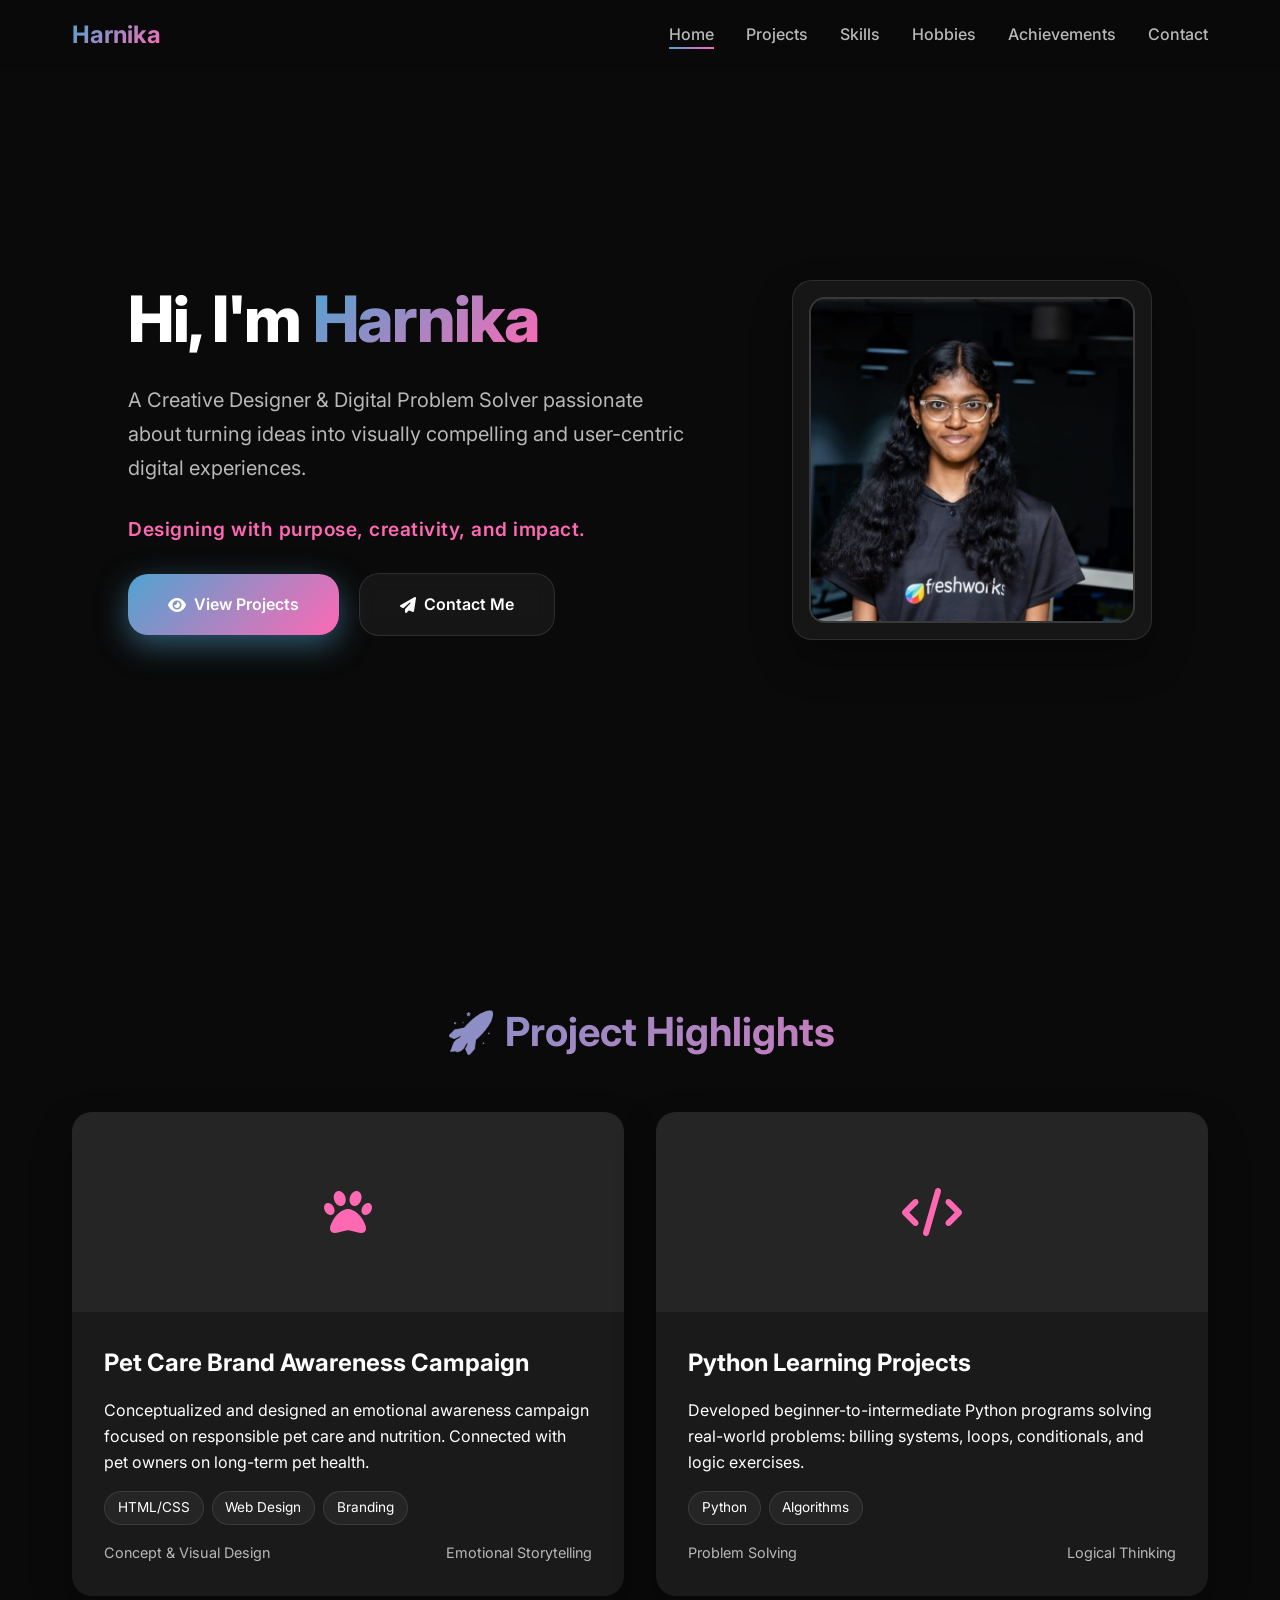
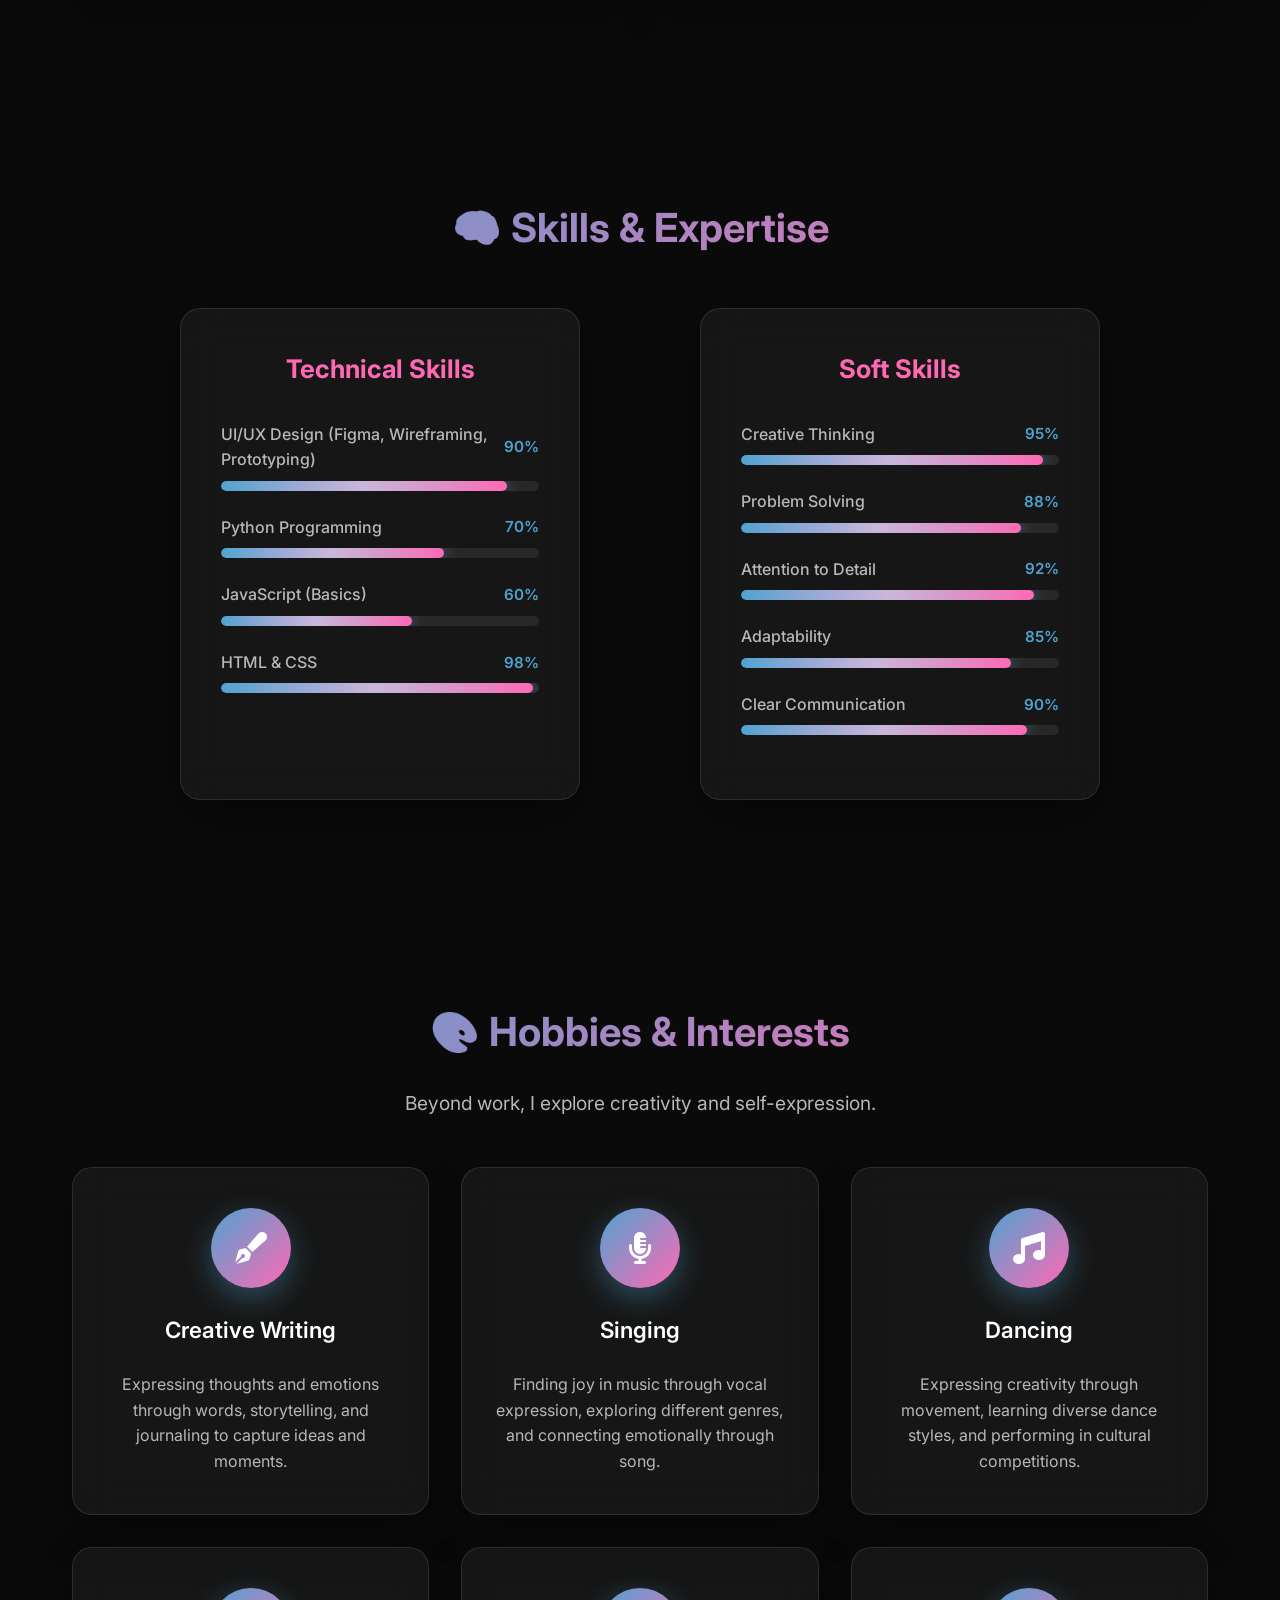
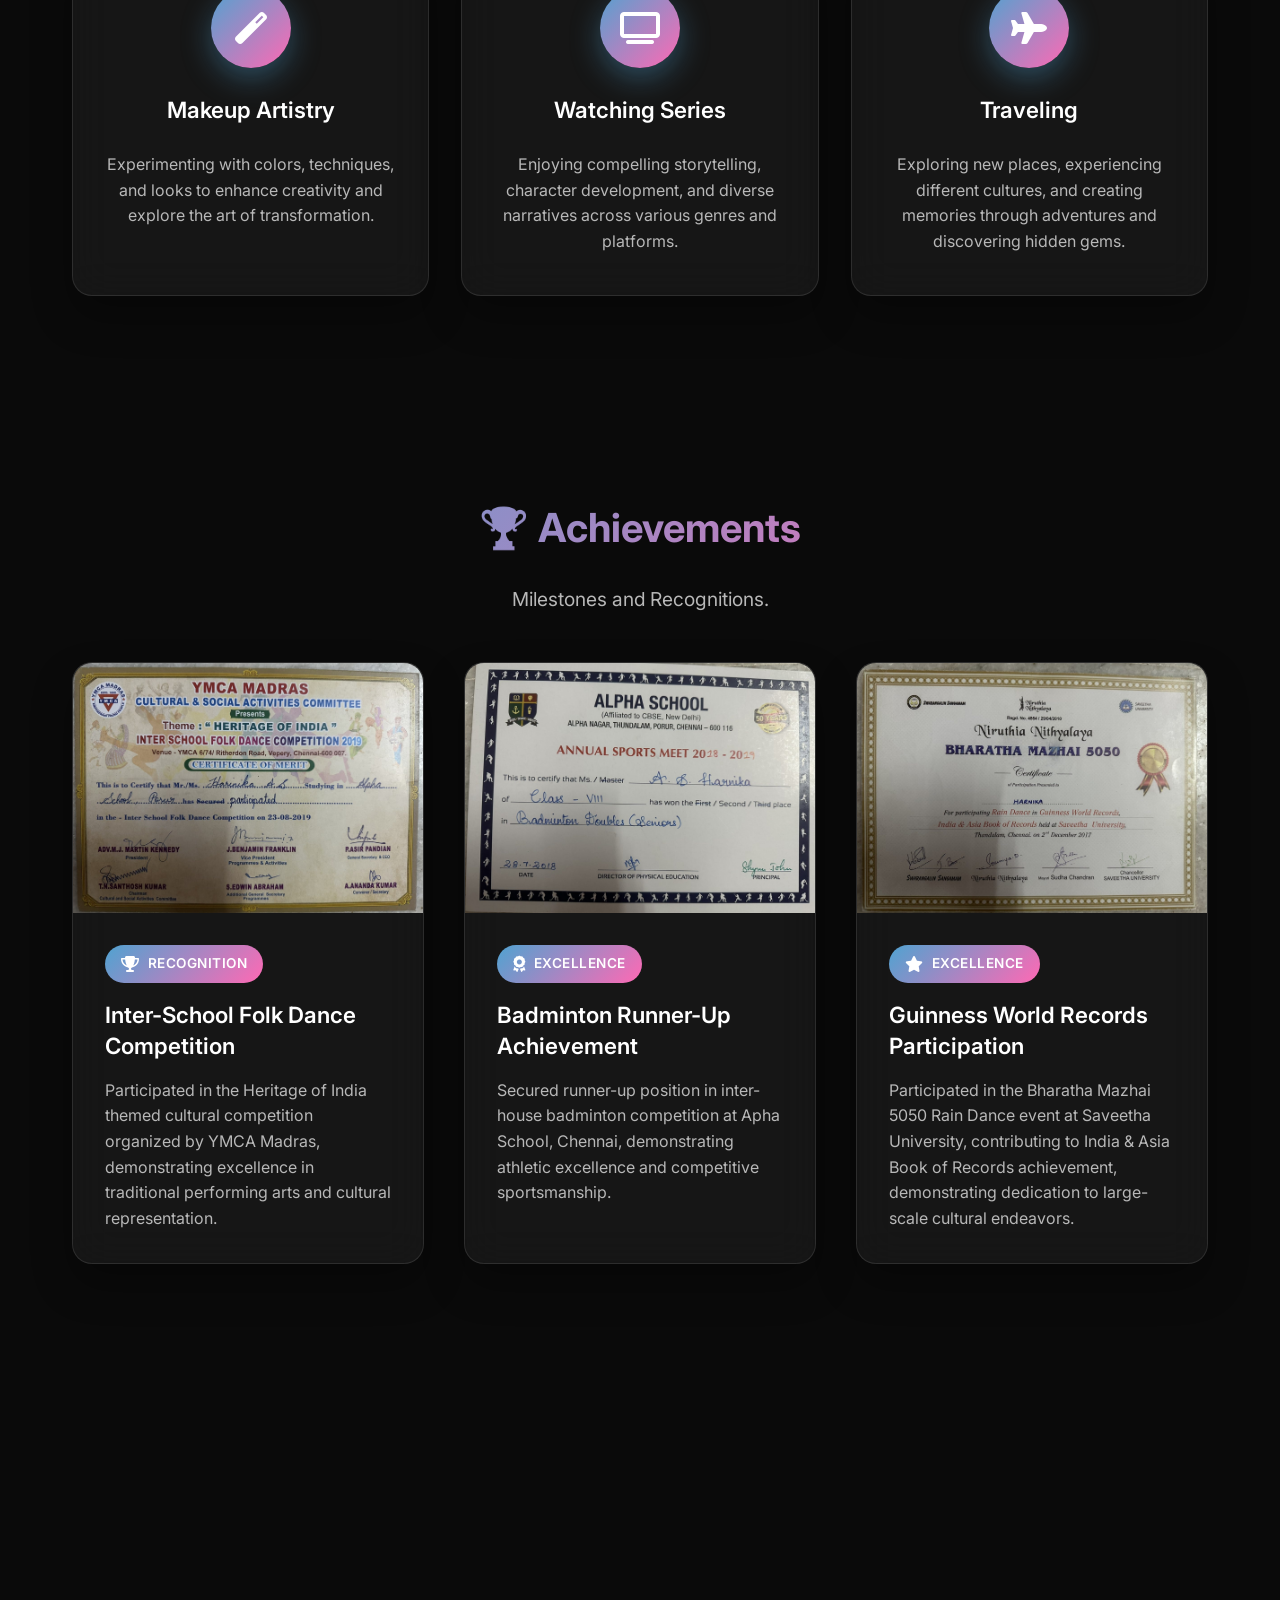
==== commit 64dde022: "Update index.html" ====
--- a/index.html
+++ b/index.html
@@ -335,7 +335,7 @@
 
                 <div class="contact-item">
                     <i class="fab fa-linkedin"></i>
-                    <a href="https://www.linkedin.com/in/harnika-anand-kumar-22ab51374/" target="_blank">LinkedIn</a>
+                    <a href="https://www.linkedin.com/in/harnika-anand-kumar-22ab51374" target="_blank">LinkedIn</a>
                 </div>
 
                 <div class="contact-item">
